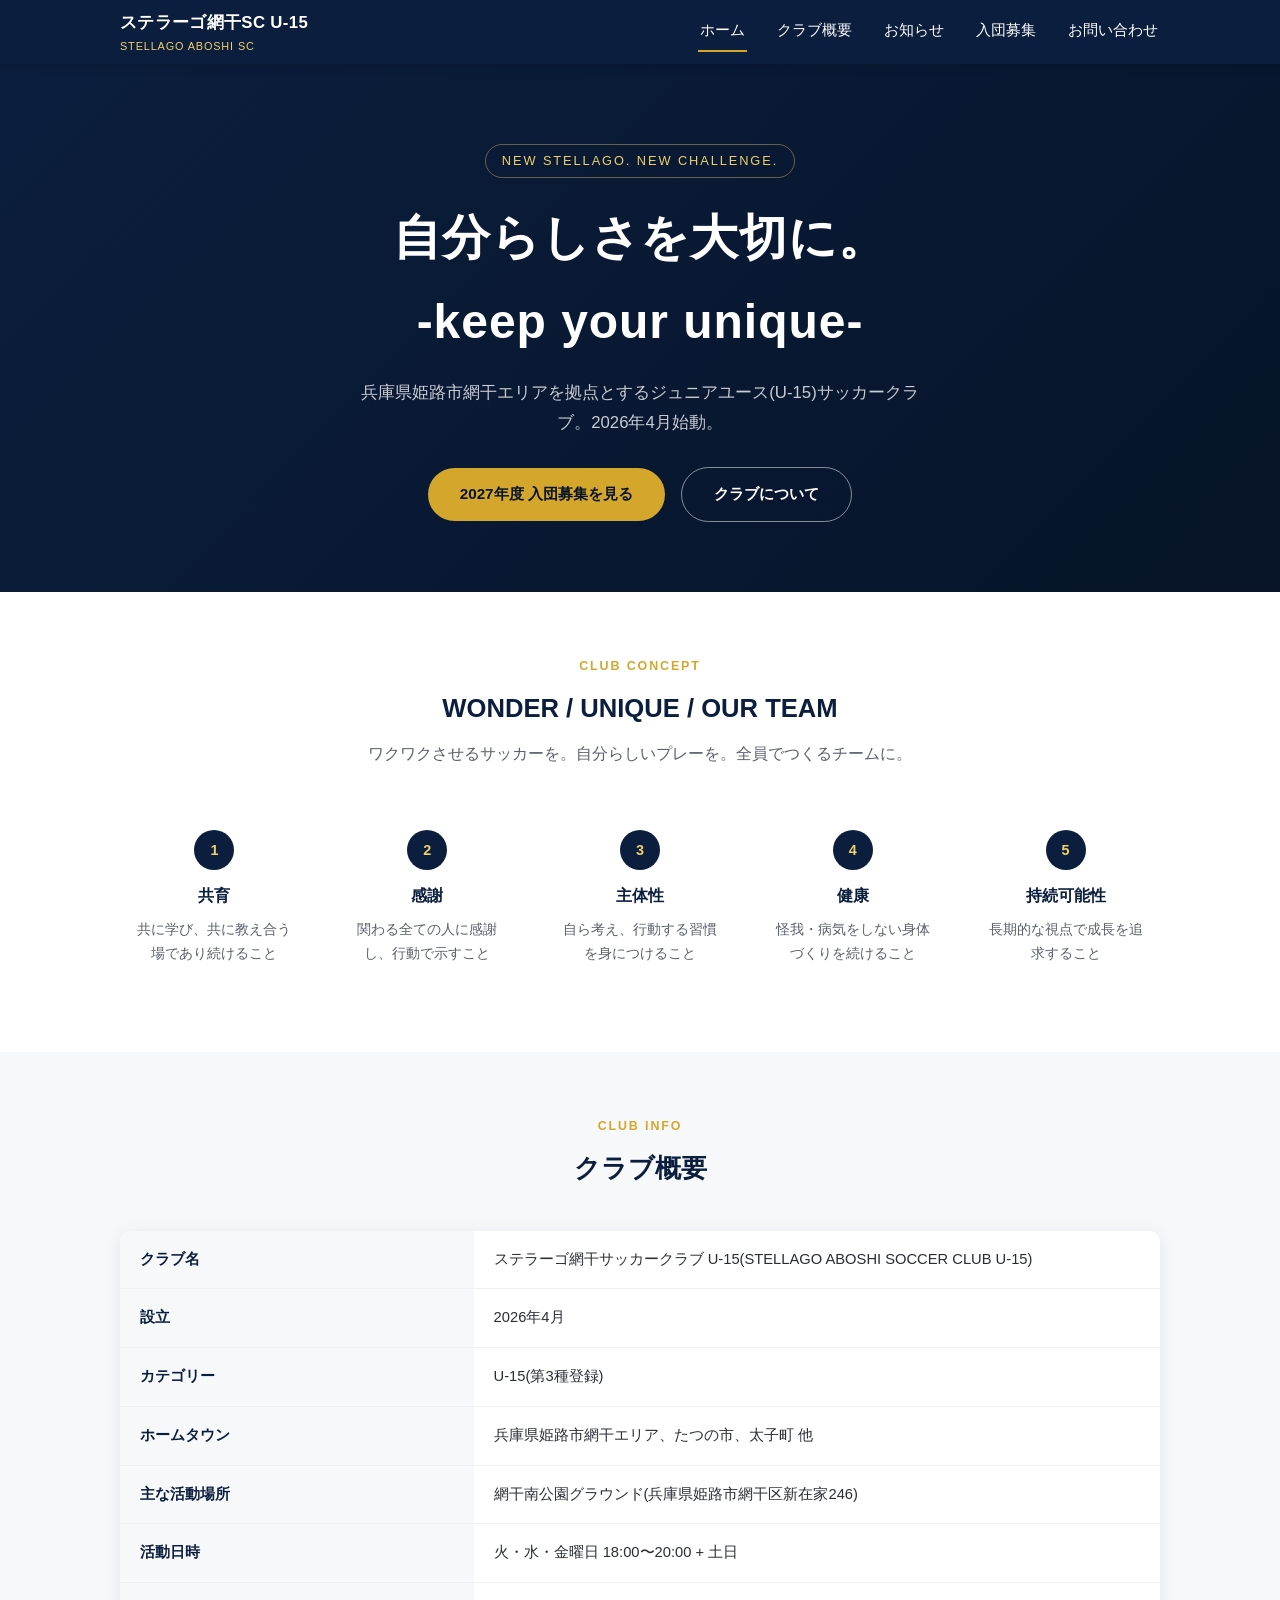
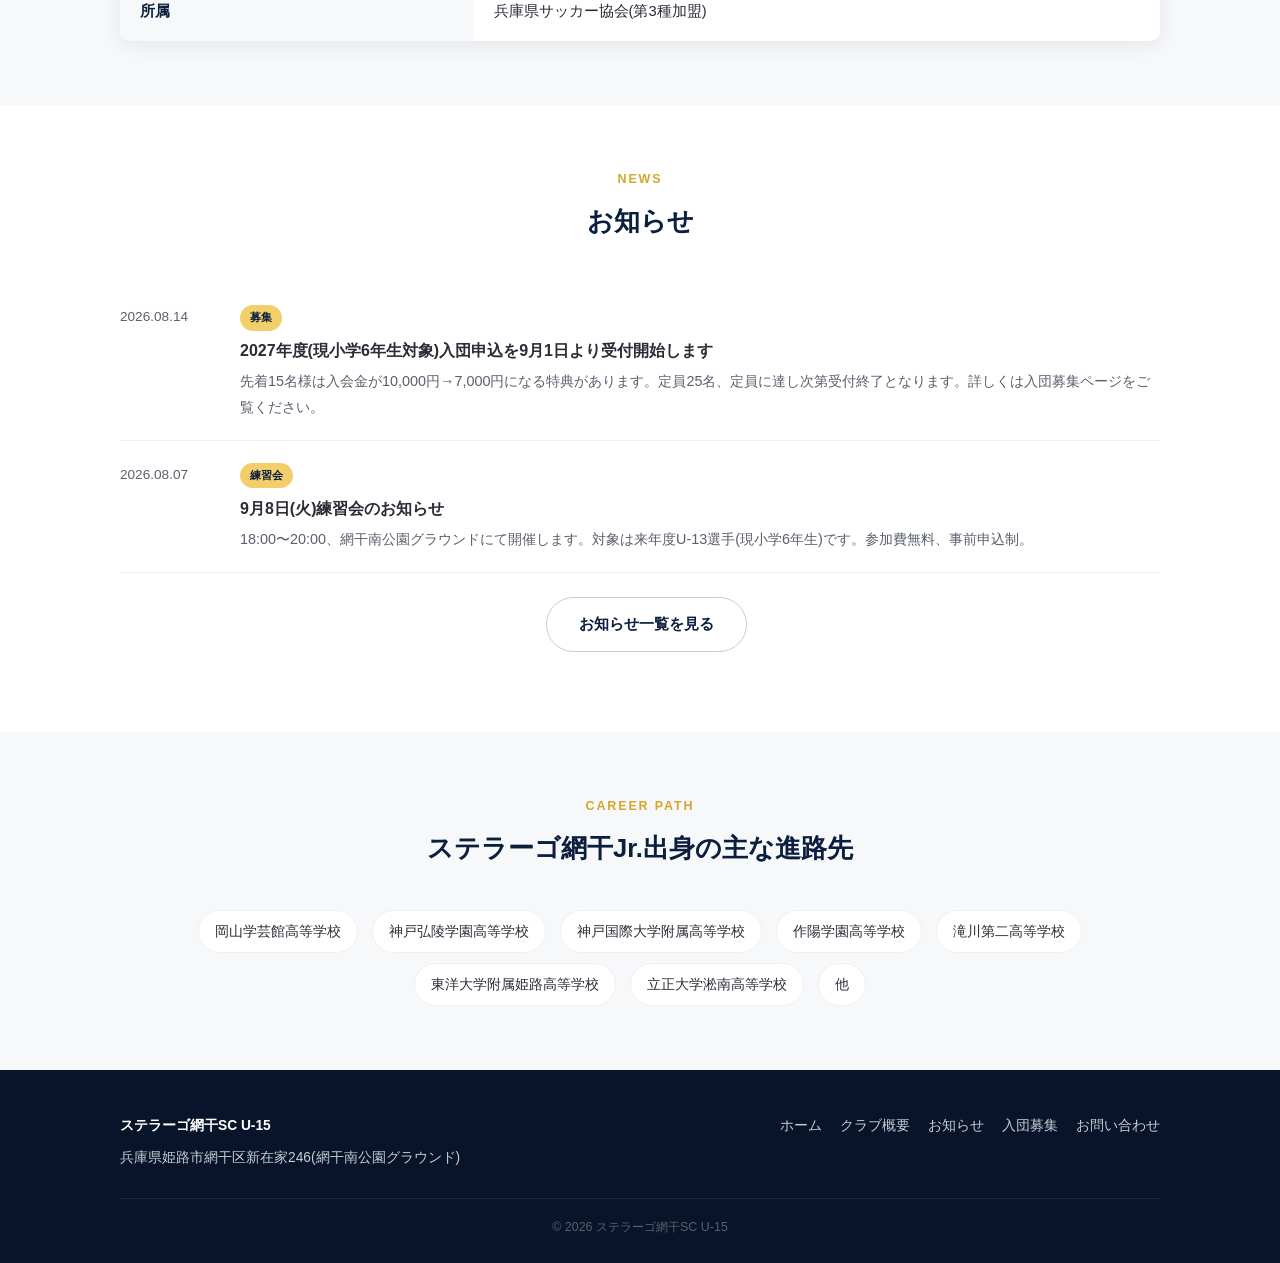
==== index.html @ 84aa1a04 "Add initial Stellago Aboshi SC U-15 website Home, about, news, recruit, and contact pages built from" ====
<!DOCTYPE html>
<html lang="ja">
<head>
<meta charset="UTF-8">
<meta name="viewport" content="width=device-width, initial-scale=1.0">
<title>ステラーゴ網干SC U-15 | 兵庫県姫路市網干のジュニアユースサッカークラブ</title>
<meta name="description" content="ステラーゴ網干SC U-15は兵庫県姫路市網干エリアを拠点とするジュニアユース(中学生)サッカークラブです。「自分らしさを大切に -keep your unique-」を掲げ、2026年4月に始動しました。">
<link rel="stylesheet" href="assets/css/style.css">
</head>
<body>

<header class="site-header">
  <div class="wrap">
    <a href="index.html" class="brand">
      <span>
        ステラーゴ網干SC U-15
        <span class="en">STELLAGO ABOSHI SC</span>
      </span>
    </a>
    <button class="nav-toggle" aria-label="メニュー">&#9776;</button>
    <nav class="nav">
      <a href="index.html" aria-current="page">ホーム</a>
      <a href="about.html">クラブ概要</a>
      <a href="news.html">お知らせ</a>
      <a href="recruit.html">入団募集</a>
      <a href="contact.html">お問い合わせ</a>
    </nav>
  </div>
</header>

<section class="hero">
  <div class="wrap">
    <span class="tag">NEW STELLAGO. NEW CHALLENGE.</span>
    <h1>自分らしさを大切に。<br>-keep your unique-</h1>
    <p class="lead">兵庫県姫路市網干エリアを拠点とするジュニアユース(U-15)サッカークラブ。2026年4月始動。</p>
    <div class="hero-actions">
      <a href="recruit.html" class="btn btn-primary">2027年度 入団募集を見る</a>
      <a href="about.html" class="btn btn-outline">クラブについて</a>
    </div>
  </div>
</section>

<section class="section">
  <div class="wrap">
    <div class="section-head">
      <span class="en">CLUB CONCEPT</span>
      <h2>WONDER / UNIQUE / OUR TEAM</h2>
      <p>ワクワクさせるサッカーを。自分らしいプレーを。全員でつくるチームに。</p>
    </div>
    <div class="grid grid-5">
      <div class="value-card"><div class="num">1</div><h3>共育</h3><p>共に学び、共に教え合う場であり続けること</p></div>
      <div class="value-card"><div class="num">2</div><h3>感謝</h3><p>関わる全ての人に感謝し、行動で示すこと</p></div>
      <div class="value-card"><div class="num">3</div><h3>主体性</h3><p>自ら考え、行動する習慣を身につけること</p></div>
      <div class="value-card"><div class="num">4</div><h3>健康</h3><p>怪我・病気をしない身体づくりを続けること</p></div>
      <div class="value-card"><div class="num">5</div><h3>持続可能性</h3><p>長期的な視点で成長を追求すること</p></div>
    </div>
  </div>
</section>

<section class="section section-alt">
  <div class="wrap">
    <div class="section-head">
      <span class="en">CLUB INFO</span>
      <h2>クラブ概要</h2>
    </div>
    <table class="info-table">
      <tr><th>クラブ名</th><td>ステラーゴ網干サッカークラブ U-15(STELLAGO ABOSHI SOCCER CLUB U-15)</td></tr>
      <tr><th>設立</th><td>2026年4月</td></tr>
      <tr><th>カテゴリー</th><td>U-15(第3種登録)</td></tr>
      <tr><th>ホームタウン</th><td>兵庫県姫路市網干エリア、たつの市、太子町 他</td></tr>
      <tr><th>主な活動場所</th><td>網干南公園グラウンド(兵庫県姫路市網干区新在家246)</td></tr>
      <tr><th>活動日時</th><td>火・水・金曜日 18:00〜20:00 + 土日</td></tr>
      <tr><th>所属</th><td>兵庫県サッカー協会(第3種加盟)</td></tr>
    </table>
  </div>
</section>

<section class="section">
  <div class="wrap">
    <div class="section-head">
      <span class="en">NEWS</span>
      <h2>お知らせ</h2>
    </div>
    <div class="news-list" data-news-list="home"></div>
    <p class="text-center" style="margin-top:24px;">
      <a href="news.html" class="btn btn-outline" style="border-color:#c9ccd4;color:#0b1e3d;">お知らせ一覧を見る</a>
    </p>
  </div>
</section>

<section class="section section-alt">
  <div class="wrap">
    <div class="section-head">
      <span class="en">CAREER PATH</span>
      <h2>ステラーゴ網干Jr.出身の主な進路先</h2>
    </div>
    <ul class="path-list">
      <li>岡山学芸館高等学校</li>
      <li>神戸弘陵学園高等学校</li>
      <li>神戸国際大学附属高等学校</li>
      <li>作陽学園高等学校</li>
      <li>滝川第二高等学校</li>
      <li>東洋大学附属姫路高等学校</li>
      <li>立正大学淞南高等学校</li>
      <li>他</li>
    </ul>
  </div>
</section>

<footer class="site-footer">
  <div class="wrap">
    <div class="foot-top">
      <div>
        <div class="foot-brand">ステラーゴ網干SC U-15</div>
        <div>兵庫県姫路市網干区新在家246(網干南公園グラウンド)</div>
      </div>
      <nav class="foot-nav">
        <a href="index.html">ホーム</a>
        <a href="about.html">クラブ概要</a>
        <a href="news.html">お知らせ</a>
        <a href="recruit.html">入団募集</a>
        <a href="contact.html">お問い合わせ</a>
      </nav>
    </div>
    <div class="foot-bottom">&copy; 2026 ステラーゴ網干SC U-15</div>
  </div>
</footer>

<script src="assets/js/main.js"></script>
</body>
</html>
---- assets/css/style.css ----
:root {
  --color-navy: #0b1e3d;
  --color-navy-dark: #071429;
  --color-accent: #d4a72c;
  --color-accent-light: #f2cf6b;
  --color-white: #ffffff;
  --color-gray-50: #f7f8fa;
  --color-gray-100: #eef0f4;
  --color-gray-300: #c9ccd4;
  --color-gray-600: #5a5f6d;
  --color-gray-800: #2a2d36;
  --max-width: 1080px;
  --radius: 10px;
  --shadow: 0 4px 20px rgba(11, 30, 61, 0.08);
}

* { box-sizing: border-box; }

html { scroll-behavior: smooth; }

body {
  margin: 0;
  font-family: "Hiragino Sans", "Noto Sans JP", "Yu Gothic", sans-serif;
  color: var(--color-gray-800);
  background: var(--color-white);
  line-height: 1.75;
  -webkit-font-smoothing: antialiased;
}

img { max-width: 100%; display: block; }

a { color: inherit; text-decoration: none; }

.wrap {
  max-width: var(--max-width);
  margin: 0 auto;
  padding: 0 20px;
}

/* Header */
.site-header {
  position: sticky;
  top: 0;
  z-index: 100;
  background: var(--color-navy);
  color: var(--color-white);
  box-shadow: 0 2px 10px rgba(0,0,0,0.15);
}

.site-header .wrap {
  display: flex;
  align-items: center;
  justify-content: space-between;
  height: 64px;
}

.brand {
  display: flex;
  align-items: center;
  gap: 10px;
  font-weight: 700;
  font-size: 1.05rem;
  letter-spacing: 0.02em;
}

.brand .en {
  display: block;
  font-size: 0.68rem;
  font-weight: 400;
  color: var(--color-accent-light);
  letter-spacing: 0.08em;
}

.nav {
  display: flex;
  gap: 28px;
  font-size: 0.92rem;
}

.nav a {
  padding: 6px 2px;
  border-bottom: 2px solid transparent;
  transition: border-color 0.2s;
}

.nav a:hover, .nav a[aria-current="page"] {
  border-color: var(--color-accent);
}

.nav-toggle {
  display: none;
  background: none;
  border: none;
  color: var(--color-white);
  font-size: 1.5rem;
  cursor: pointer;
}

@media (max-width: 760px) {
  .nav {
    position: absolute;
    top: 64px;
    left: 0;
    right: 0;
    background: var(--color-navy-dark);
    flex-direction: column;
    gap: 0;
    display: none;
    padding: 8px 0;
  }
  .nav.open { display: flex; }
  .nav a { padding: 14px 20px; border-bottom: 1px solid rgba(255,255,255,0.08); }
  .nav-toggle { display: block; }
}

/* Hero */
.hero {
  background: linear-gradient(135deg, var(--color-navy) 0%, var(--color-navy-dark) 100%);
  color: var(--color-white);
  padding: 80px 0 70px;
  text-align: center;
}

.hero .tag {
  display: inline-block;
  color: var(--color-accent-light);
  letter-spacing: 0.15em;
  font-size: 0.8rem;
  margin-bottom: 18px;
  border: 1px solid rgba(242,207,107,0.4);
  padding: 5px 16px;
  border-radius: 999px;
}

.hero h1 {
  font-size: clamp(1.8rem, 4.5vw, 3rem);
  margin: 0 0 14px;
  font-weight: 800;
  letter-spacing: 0.02em;
}

.hero p.lead {
  font-size: 1.05rem;
  color: var(--color-gray-300);
  max-width: 560px;
  margin: 0 auto 30px;
}

.btn {
  display: inline-block;
  padding: 13px 32px;
  border-radius: 999px;
  font-weight: 700;
  font-size: 0.95rem;
  transition: transform 0.15s, box-shadow 0.15s;
}

.btn-primary {
  background: var(--color-accent);
  color: var(--color-navy-dark);
}

.btn-primary:hover { transform: translateY(-2px); box-shadow: 0 8px 20px rgba(212,167,44,0.35); }

.btn-outline {
  border: 1px solid rgba(255,255,255,0.5);
  color: var(--color-white);
  margin-left: 12px;
}

.btn-outline:hover { border-color: var(--color-accent); color: var(--color-accent-light); }

.hero-actions { margin-top: 6px; }

@media (max-width: 500px) {
  .btn-outline { margin-left: 0; margin-top: 12px; }
}

/* Section */
.section { padding: 64px 0; }
.section-alt { background: var(--color-gray-50); }

.section-head { text-align: center; margin-bottom: 40px; }
.section-head .en {
  display: block;
  color: var(--color-accent);
  font-weight: 700;
  letter-spacing: 0.15em;
  font-size: 0.78rem;
  margin-bottom: 8px;
}
.section-head h2 { font-size: 1.6rem; margin: 0; color: var(--color-navy); }
.section-head p { color: var(--color-gray-600); margin-top: 10px; }

/* Cards */
.grid { display: grid; gap: 24px; }
.grid-2 { grid-template-columns: repeat(2, 1fr); }
.grid-3 { grid-template-columns: repeat(3, 1fr); }
.grid-5 { grid-template-columns: repeat(5, 1fr); }

@media (max-width: 760px) {
  .grid-2, .grid-3, .grid-5 { grid-template-columns: 1fr 1fr; }
}
@media (max-width: 500px) {
  .grid-2, .grid-3, .grid-5 { grid-template-columns: 1fr; }
}

.card {
  background: var(--color-white);
  border: 1px solid var(--color-gray-100);
  border-radius: var(--radius);
  padding: 26px 22px;
  box-shadow: var(--shadow);
}

.value-card { text-align: center; padding: 22px 14px; }
.value-card .num {
  width: 40px; height: 40px;
  border-radius: 50%;
  background: var(--color-navy);
  color: var(--color-accent-light);
  display: flex; align-items: center; justify-content: center;
  font-weight: 700;
  margin: 0 auto 12px;
  font-size: 0.9rem;
}
.value-card h3 { margin: 0 0 8px; font-size: 1rem; color: var(--color-navy); }
.value-card p { font-size: 0.85rem; color: var(--color-gray-600); margin: 0; }

/* Info table */
.info-table {
  width: 100%;
  border-collapse: collapse;
  background: var(--color-white);
  border-radius: var(--radius);
  overflow: hidden;
  box-shadow: var(--shadow);
}
.info-table th, .info-table td {
  text-align: left;
  padding: 16px 20px;
  border-bottom: 1px solid var(--color-gray-100);
  font-size: 0.92rem;
}
.info-table th {
  width: 34%;
  color: var(--color-navy);
  background: var(--color-gray-50);
  font-weight: 700;
}
.info-table tr:last-child th, .info-table tr:last-child td { border-bottom: none; }

@media (max-width: 560px) {
  .info-table th { width: 40%; font-size: 0.85rem; }
  .info-table td { font-size: 0.85rem; }
}

/* News */
.news-list { display: flex; flex-direction: column; gap: 0; }
.news-item {
  display: flex;
  gap: 20px;
  padding: 20px 0;
  border-bottom: 1px solid var(--color-gray-100);
}
.news-item time {
  flex-shrink: 0;
  width: 100px;
  color: var(--color-gray-600);
  font-size: 0.85rem;
  padding-top: 2px;
}
.news-item .tag-label {
  display: inline-block;
  font-size: 0.7rem;
  font-weight: 700;
  color: var(--color-navy);
  background: var(--color-accent-light);
  padding: 3px 10px;
  border-radius: 999px;
  margin-right: 10px;
  vertical-align: middle;
}
.news-item h3 { margin: 6px 0 4px; font-size: 1rem; }
.news-item p { margin: 0; color: var(--color-gray-600); font-size: 0.9rem; }

/* Path list */
.path-list {
  display: flex;
  flex-wrap: wrap;
  gap: 10px 14px;
  justify-content: center;
  padding: 0;
  list-style: none;
  margin: 0;
}
.path-list li {
  background: var(--color-white);
  border: 1px solid var(--color-gray-100);
  padding: 8px 16px;
  border-radius: 999px;
  font-size: 0.88rem;
  color: var(--color-gray-800);
}

/* Staff */
.staff-card { display: flex; gap: 18px; align-items: flex-start; }
.staff-photo {
  width: 76px; height: 76px;
  border-radius: 50%;
  background: var(--color-gray-100);
  flex-shrink: 0;
  display: flex; align-items: center; justify-content: center;
  color: var(--color-gray-300);
  font-size: 1.6rem;
  overflow: hidden;
}
.staff-card h3 { margin: 0 0 2px; font-size: 1.02rem; color: var(--color-navy); }
.staff-card .role { color: var(--color-accent); font-size: 0.82rem; font-weight: 700; margin-bottom: 8px; }
.staff-card p { margin: 0; font-size: 0.86rem; color: var(--color-gray-600); }

/* Recruit highlight box */
.highlight-box {
  background: var(--color-navy);
  color: var(--color-white);
  border-radius: var(--radius);
  padding: 30px 28px;
  margin-bottom: 32px;
}
.highlight-box h3 { color: var(--color-accent-light); margin-top: 0; font-size: 1.05rem; }
.highlight-box ul { margin: 0; padding-left: 20px; }
.highlight-box li { margin-bottom: 6px; font-size: 0.92rem; }

/* Form */
.contact-form { display: grid; gap: 18px; max-width: 620px; margin: 0 auto; }
.form-row label {
  display: block;
  font-size: 0.88rem;
  font-weight: 700;
  color: var(--color-navy);
  margin-bottom: 6px;
}
.form-row input, .form-row select, .form-row textarea {
  width: 100%;
  padding: 12px 14px;
  border: 1px solid var(--color-gray-300);
  border-radius: 6px;
  font-size: 0.95rem;
  font-family: inherit;
  background: var(--color-white);
}
.form-row input:focus, .form-row select:focus, .form-row textarea:focus {
  outline: none;
  border-color: var(--color-accent);
}
.form-row textarea { min-height: 130px; resize: vertical; }
.required { color: #c0392b; font-size: 0.78rem; margin-left: 4px; }

.contact-info {
  display: grid;
  grid-template-columns: repeat(3, 1fr);
  gap: 18px;
  margin-bottom: 44px;
}
@media (max-width: 700px) { .contact-info { grid-template-columns: 1fr; } }
.contact-info .card { text-align: center; }
.contact-info .card .label { font-size: 0.78rem; color: var(--color-gray-600); margin-bottom: 6px; }
.contact-info .card .value { font-weight: 700; color: var(--color-navy); font-size: 1.05rem; }

/* Footer */
.site-footer {
  background: var(--color-navy-dark);
  color: var(--color-gray-300);
  padding: 44px 0 24px;
  font-size: 0.86rem;
}
.site-footer .foot-top {
  display: flex;
  justify-content: space-between;
  flex-wrap: wrap;
  gap: 24px;
  margin-bottom: 28px;
}
.site-footer .foot-brand { color: var(--color-white); font-weight: 700; margin-bottom: 8px; }
.site-footer a:hover { color: var(--color-accent-light); }
.site-footer .foot-nav { display: flex; gap: 18px; flex-wrap: wrap; }
.site-footer .foot-bottom {
  border-top: 1px solid rgba(255,255,255,0.08);
  padding-top: 18px;
  text-align: center;
  color: var(--color-gray-600);
  font-size: 0.78rem;
}

/* Utility */
.text-center { text-align: center; }
.mt-0 { margin-top: 0; }
.small-note { font-size: 0.82rem; color: var(--color-gray-600); }
.badge {
  display: inline-block;
  background: var(--color-accent-light);
  color: var(--color-navy);
  font-weight: 700;
  font-size: 0.75rem;
  padding: 4px 12px;
  border-radius: 999px;
}
.page-hero {
  background: var(--color-navy);
  color: var(--color-white);
  padding: 52px 0;
  text-align: center;
}
.page-hero h1 { margin: 0; font-size: 1.8rem; }
.page-hero p { color: var(--color-gray-300); margin: 10px 0 0; }
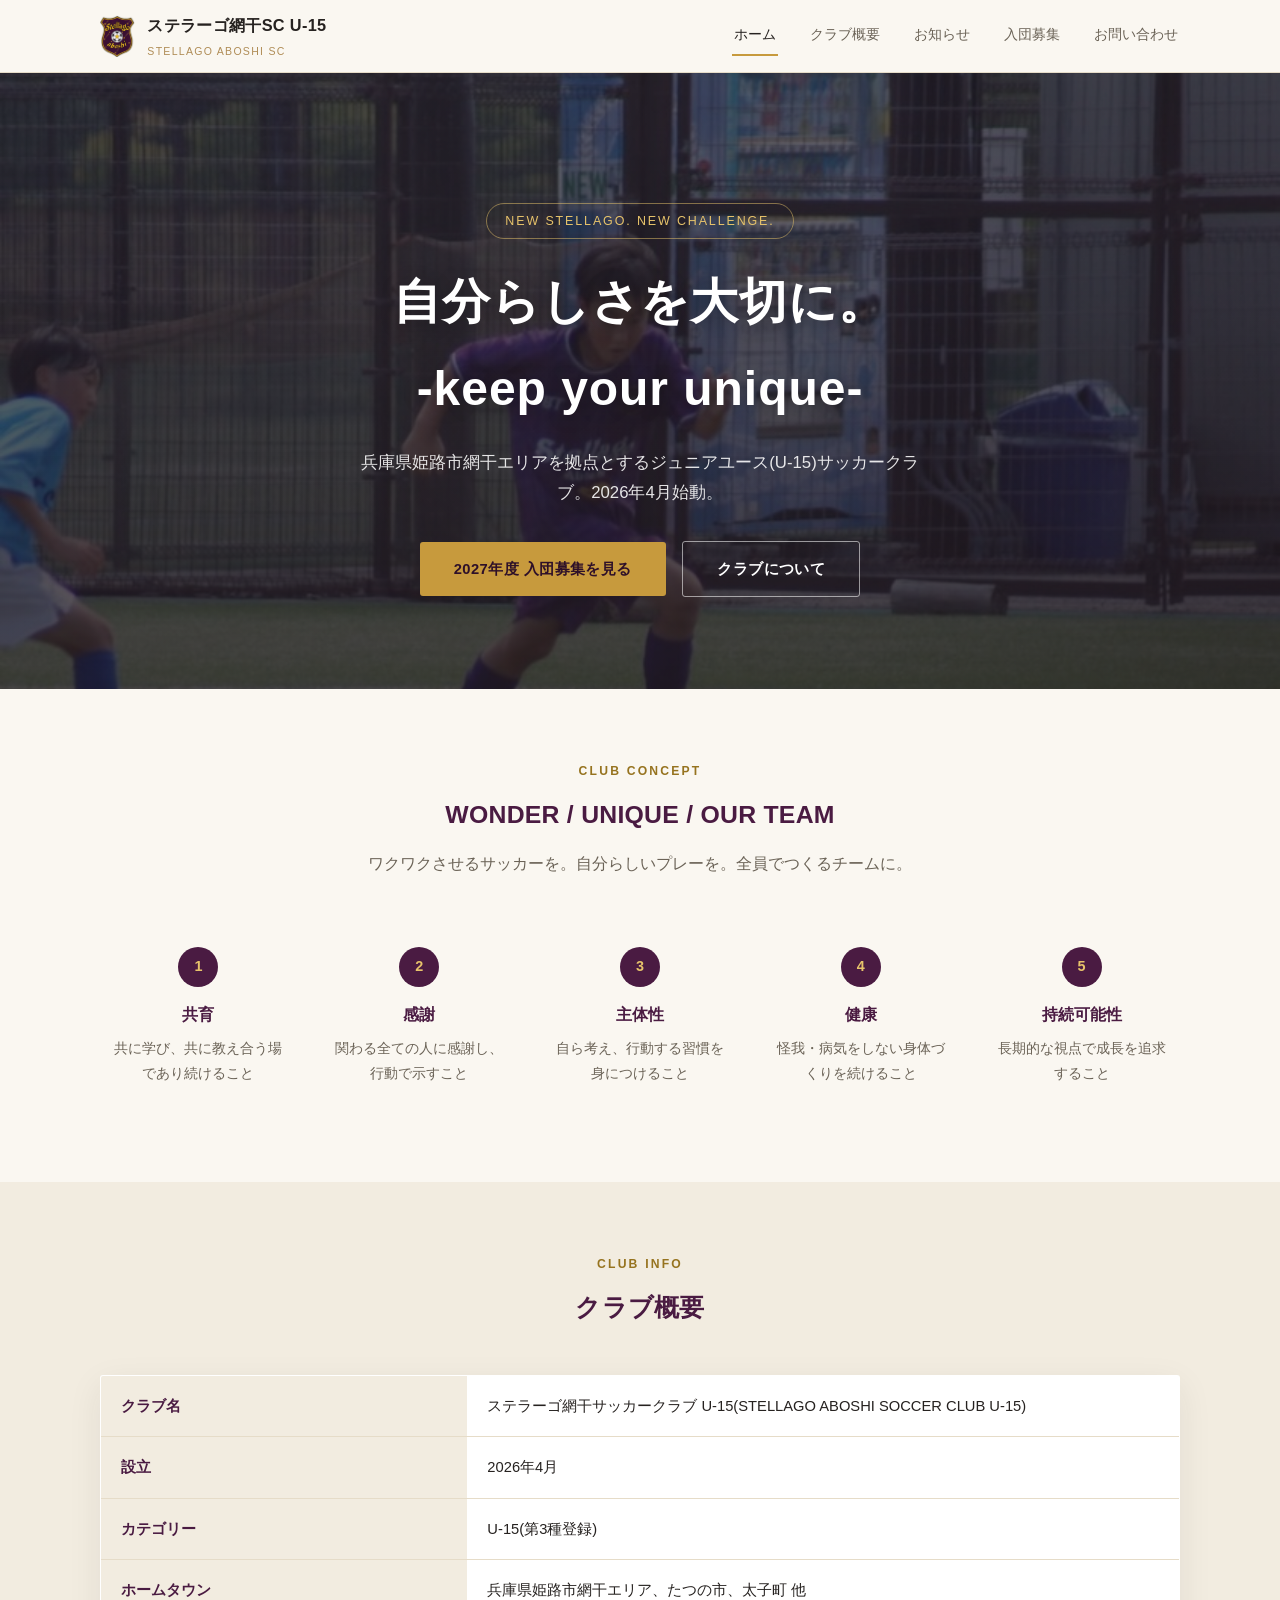
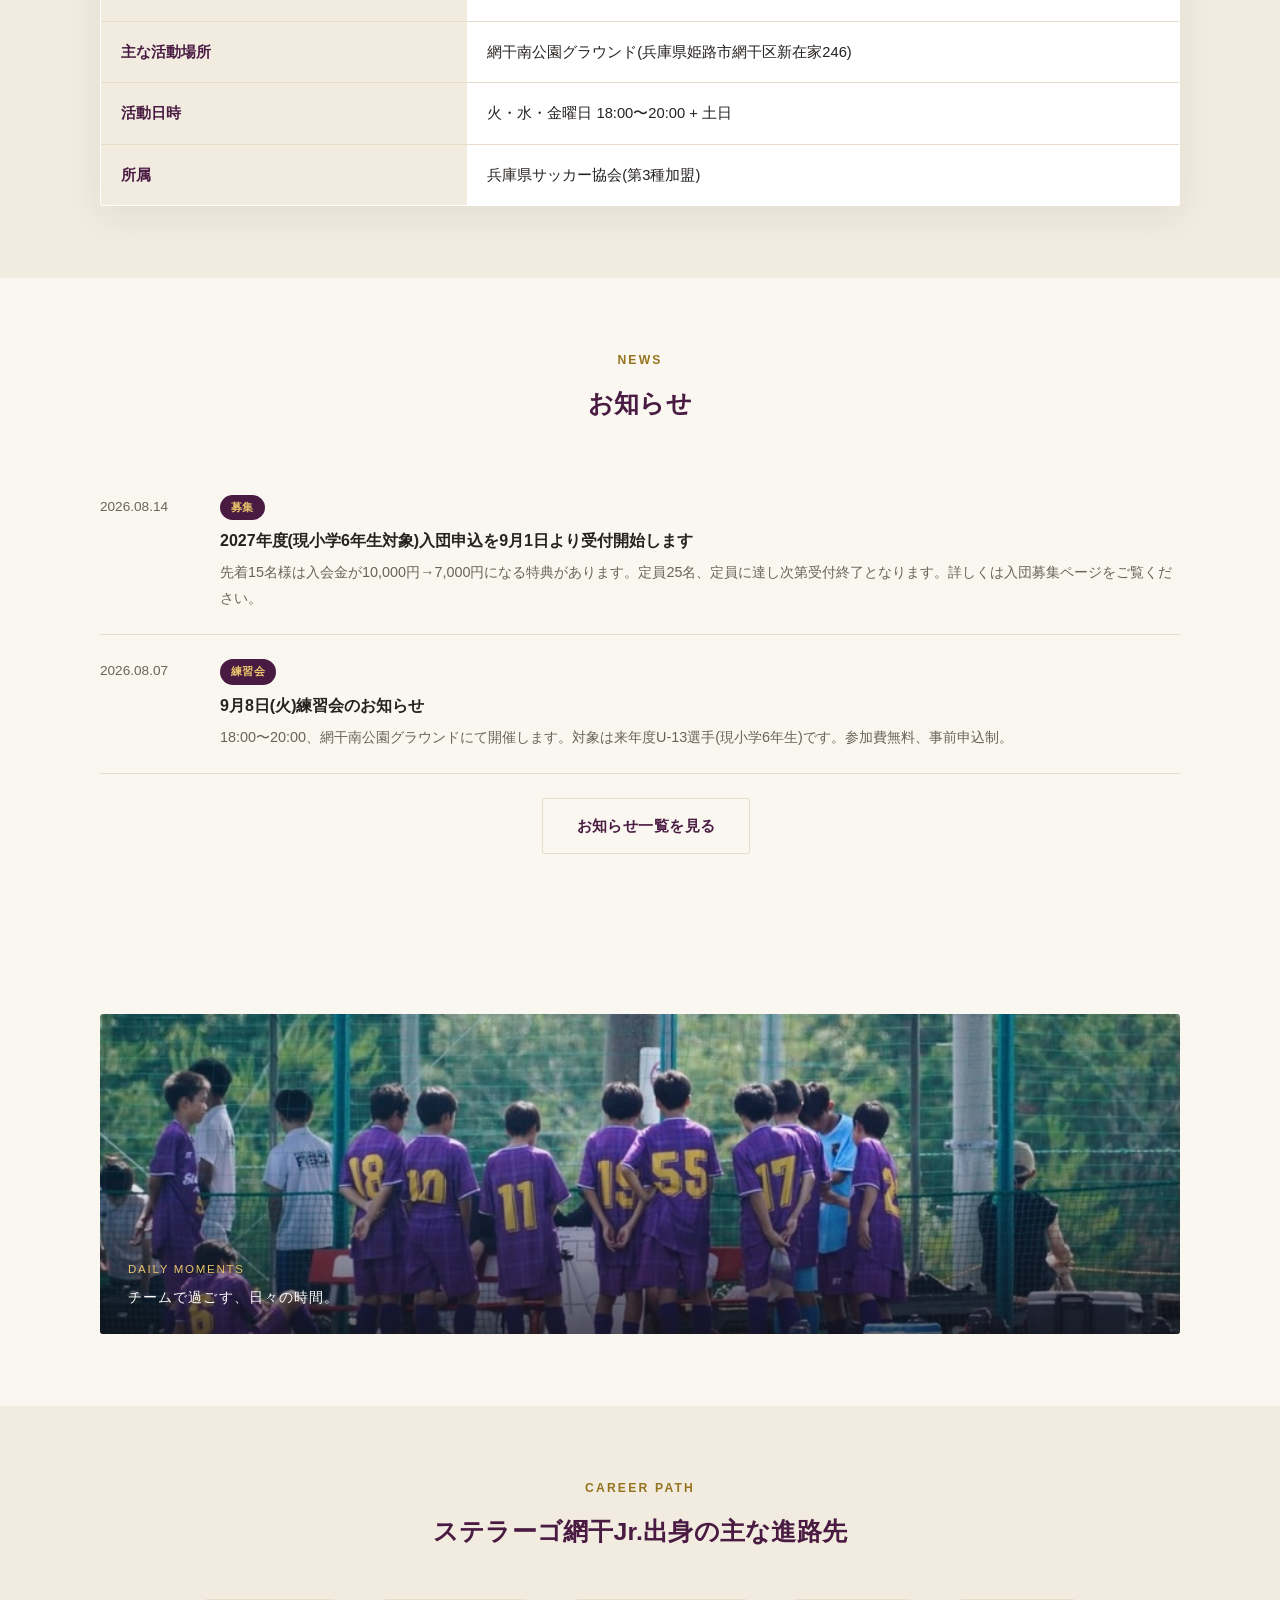
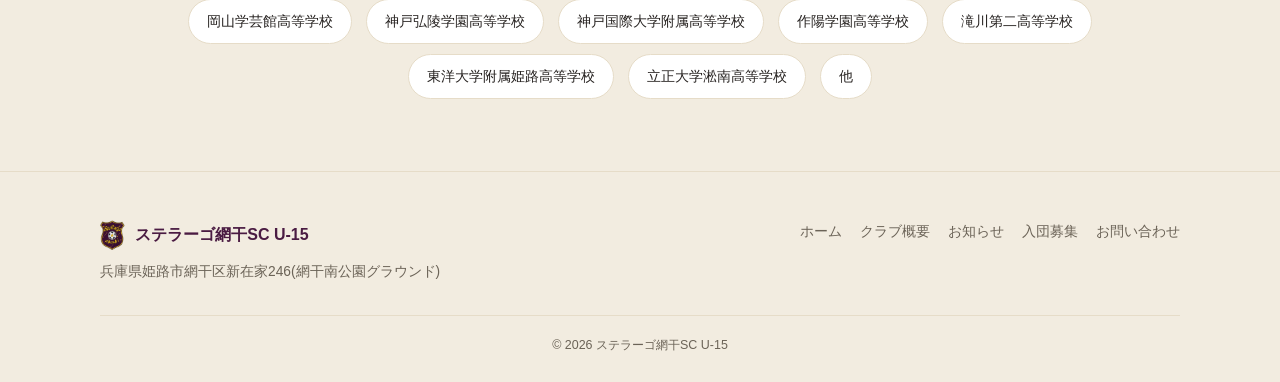
==== commit 9b5f526b: "デザイン全面刷新: 白木調+エンブレムカラーへ 鎌倉インターナショナルFC・ヴィッセル神戸・アークテリクスを参考に、 紺地に金文字だったトーンを白ベース+木目調の温かみあるトーンへ転換。 クラブエンブ" ====
--- a/index.html
+++ b/index.html
@@ -12,6 +12,7 @@
 <header class="site-header">
   <div class="wrap">
     <a href="index.html" class="brand">
+      <img src="assets/img/emblem.png" alt="ステラーゴ網干SCエンブレム" class="brand-emblem">
       <span>
         ステラーゴ網干SC U-15
         <span class="en">STELLAGO ABOSHI SC</span>
@@ -83,8 +84,19 @@
     </div>
     <div class="news-list" data-news-list="home"></div>
     <p class="text-center" style="margin-top:24px;">
-      <a href="news.html" class="btn btn-outline" style="border-color:#c9ccd4;color:#0b1e3d;">お知らせ一覧を見る</a>
+      <a href="news.html" class="btn btn-outline" style="border-color:var(--color-line);color:var(--color-purple);">お知らせ一覧を見る</a>
     </p>
+  </div>
+</section>
+
+<section class="section">
+  <div class="wrap">
+    <div class="photo-banner" style="background-image:url('assets/img/photo-team-huddle.jpg');">
+      <div class="caption">
+        <span class="en">DAILY MOMENTS</span>
+        チームで過ごす、日々の時間。
+      </div>
+    </div>
   </div>
 </section>
 
@@ -111,7 +123,7 @@
   <div class="wrap">
     <div class="foot-top">
       <div>
-        <div class="foot-brand">ステラーゴ網干SC U-15</div>
+        <div class="foot-brand"><img src="assets/img/emblem.png" alt="">ステラーゴ網干SC U-15</div>
         <div>兵庫県姫路市網干区新在家246(網干南公園グラウンド)</div>
       </div>
       <nav class="foot-nav">
--- a/assets/css/style.css
+++ b/assets/css/style.css
@@ -1,17 +1,24 @@
 :root {
-  --color-navy: #0b1e3d;
-  --color-navy-dark: #071429;
-  --color-accent: #d4a72c;
-  --color-accent-light: #f2cf6b;
+  /* ベース: 白木調(白 + 木目のニュートラル) */
+  --color-bg: #faf7f1;
+  --color-bg-soft: #f2ece0;
+  --color-line: #e6dcc8;
+  --color-wood: #b08d57;
+  --color-wood-light: #d9c39e;
+  --color-ink: #262220;
+  --color-ink-soft: #6b6357;
   --color-white: #ffffff;
-  --color-gray-50: #f7f8fa;
-  --color-gray-100: #eef0f4;
-  --color-gray-300: #c9ccd4;
-  --color-gray-600: #5a5f6d;
-  --color-gray-800: #2a2d36;
-  --max-width: 1080px;
-  --radius: 10px;
-  --shadow: 0 4px 20px rgba(11, 30, 61, 0.08);
+
+  /* アクセント: クラブエンブレム(紫 x 金) */
+  --color-purple: #4a1b42;
+  --color-purple-deep: #2e1029;
+  --color-gold: #c79a3d;
+  --color-gold-light: #e7c36b;
+  --color-gold-deep: #96731f;
+
+  --max-width: 1120px;
+  --radius: 3px;
+  --shadow: 0 10px 34px rgba(38, 34, 32, 0.08);
 }
 
 * { box-sizing: border-box; }
@@ -21,9 +28,9 @@
 body {
   margin: 0;
   font-family: "Hiragino Sans", "Noto Sans JP", "Yu Gothic", sans-serif;
-  color: var(--color-gray-800);
-  background: var(--color-white);
-  line-height: 1.75;
+  color: var(--color-ink);
+  background: var(--color-bg);
+  line-height: 1.8;
   -webkit-font-smoothing: antialiased;
 }
 
@@ -42,56 +49,67 @@
   position: sticky;
   top: 0;
   z-index: 100;
-  background: var(--color-navy);
-  color: var(--color-white);
-  box-shadow: 0 2px 10px rgba(0,0,0,0.15);
+  background: rgba(250, 247, 241, 0.96);
+  backdrop-filter: saturate(140%) blur(6px);
+  color: var(--color-ink);
+  border-bottom: 1px solid var(--color-line);
 }
 
 .site-header .wrap {
   display: flex;
   align-items: center;
   justify-content: space-between;
-  height: 64px;
+  height: 72px;
 }
 
 .brand {
   display: flex;
   align-items: center;
-  gap: 10px;
-  font-weight: 700;
-  font-size: 1.05rem;
+  gap: 12px;
+  font-weight: 700;
+  font-size: 1.02rem;
   letter-spacing: 0.02em;
+  color: var(--color-ink);
+}
+
+.brand-emblem {
+  height: 42px;
+  width: auto;
+  flex-shrink: 0;
 }
 
 .brand .en {
   display: block;
-  font-size: 0.68rem;
-  font-weight: 400;
-  color: var(--color-accent-light);
-  letter-spacing: 0.08em;
+  font-size: 0.66rem;
+  font-weight: 500;
+  color: var(--color-wood);
+  letter-spacing: 0.12em;
+  margin-top: 2px;
 }
 
 .nav {
   display: flex;
-  gap: 28px;
-  font-size: 0.92rem;
+  gap: 30px;
+  font-size: 0.9rem;
 }
 
 .nav a {
   padding: 6px 2px;
+  color: var(--color-ink-soft);
   border-bottom: 2px solid transparent;
-  transition: border-color 0.2s;
+  transition: border-color 0.2s, color 0.2s;
 }
 
 .nav a:hover, .nav a[aria-current="page"] {
-  border-color: var(--color-accent);
+  color: var(--color-ink);
+  border-color: var(--color-gold);
 }
 
 .nav-toggle {
   display: none;
   background: none;
   border: none;
-  color: var(--color-white);
+  color: var(--color-ink);
   font-size: 1.5rem;
   cursor: pointer;
 }
@@ -99,76 +117,82 @@
 @media (max-width: 760px) {
   .nav {
     position: absolute;
-    top: 64px;
+    top: 72px;
     left: 0;
     right: 0;
-    background: var(--color-navy-dark);
+    background: var(--color-bg);
+    border-bottom: 1px solid var(--color-line);
     flex-direction: column;
     gap: 0;
     display: none;
     padding: 8px 0;
   }
   .nav.open { display: flex; }
-  .nav a { padding: 14px 20px; border-bottom: 1px solid rgba(255,255,255,0.08); }
+  .nav a { padding: 14px 20px; border-bottom: 1px solid var(--color-line); }
   .nav-toggle { display: block; }
 }
 
-/* Hero */
+/* Hero (photo, index専用) */
 .hero {
-  background: linear-gradient(135deg, var(--color-navy) 0%, var(--color-navy-dark) 100%);
+  position: relative;
   color: var(--color-white);
-  padding: 80px 0 70px;
+  padding: 130px 0 92px;
   text-align: center;
+  background:
+    linear-gradient(180deg, rgba(24, 15, 21, 0.58) 0%, rgba(24, 15, 21, 0.74) 100%),
+    url("../img/photo-dribble.jpg") center 30% / cover no-repeat;
 }
 
 .hero .tag {
   display: inline-block;
-  color: var(--color-accent-light);
+  color: var(--color-gold-light);
   letter-spacing: 0.15em;
-  font-size: 0.8rem;
-  margin-bottom: 18px;
-  border: 1px solid rgba(242,207,107,0.4);
-  padding: 5px 16px;
+  font-size: 0.78rem;
+  margin-bottom: 20px;
+  border: 1px solid rgba(231, 195, 107, 0.5);
+  padding: 6px 18px;
   border-radius: 999px;
 }
 
 .hero h1 {
   font-size: clamp(1.8rem, 4.5vw, 3rem);
-  margin: 0 0 14px;
+  margin: 0 0 16px;
   font-weight: 800;
   letter-spacing: 0.02em;
+  text-shadow: 0 2px 18px rgba(0,0,0,0.25);
 }
 
 .hero p.lead {
   font-size: 1.05rem;
-  color: var(--color-gray-300);
+  color: rgba(255, 255, 255, 0.88);
   max-width: 560px;
-  margin: 0 auto 30px;
+  margin: 0 auto 32px;
 }
 
 .btn {
   display: inline-block;
-  padding: 13px 32px;
-  border-radius: 999px;
-  font-weight: 700;
-  font-size: 0.95rem;
-  transition: transform 0.15s, box-shadow 0.15s;
+  padding: 14px 34px;
+  border-radius: var(--radius);
+  font-weight: 700;
+  font-size: 0.92rem;
+  letter-spacing: 0.03em;
+  transition: transform 0.15s, box-shadow 0.15s, background 0.15s, color 0.15s;
 }
 
 .btn-primary {
-  background: var(--color-accent);
-  color: var(--color-navy-dark);
-}
-
-.btn-primary:hover { transform: translateY(-2px); box-shadow: 0 8px 20px rgba(212,167,44,0.35); }
+  background: var(--color-gold);
+  color: var(--color-purple-deep);
+}
+
+.btn-primary:hover { transform: translateY(-2px); box-shadow: 0 10px 24px rgba(199,154,61,0.35); background: var(--color-gold-light); }
 
 .btn-outline {
-  border: 1px solid rgba(255,255,255,0.5);
+  border: 1px solid rgba(255,255,255,0.55);
   color: var(--color-white);
   margin-left: 12px;
 }
 
-.btn-outline:hover { border-color: var(--color-accent); color: var(--color-accent-light); }
+.btn-outline:hover { border-color: var(--color-gold-light); color: var(--color-gold-light); }
 
 .hero-actions { margin-top: 6px; }
 
@@ -177,20 +201,20 @@
 }
 
 /* Section */
-.section { padding: 64px 0; }
-.section-alt { background: var(--color-gray-50); }
-
-.section-head { text-align: center; margin-bottom: 40px; }
+.section { padding: 72px 0; }
+.section-alt { background: var(--color-bg-soft); }
+
+.section-head { text-align: center; margin-bottom: 44px; }
 .section-head .en {
   display: block;
-  color: var(--color-accent);
-  font-weight: 700;
-  letter-spacing: 0.15em;
-  font-size: 0.78rem;
-  margin-bottom: 8px;
-}
-.section-head h2 { font-size: 1.6rem; margin: 0; color: var(--color-navy); }
-.section-head p { color: var(--color-gray-600); margin-top: 10px; }
+  color: var(--color-gold-deep);
+  font-weight: 700;
+  letter-spacing: 0.18em;
+  font-size: 0.76rem;
+  margin-bottom: 10px;
+}
+.section-head h2 { font-size: 1.55rem; margin: 0; color: var(--color-purple); letter-spacing: 0.01em; }
+.section-head p { color: var(--color-ink-soft); margin-top: 12px; }
 
 /* Cards */
 .grid { display: grid; gap: 24px; }
@@ -207,25 +231,76 @@
 
 .card {
   background: var(--color-white);
-  border: 1px solid var(--color-gray-100);
-  border-radius: var(--radius);
-  padding: 26px 22px;
+  border: 1px solid var(--color-line);
+  border-radius: var(--radius);
+  padding: 28px 24px;
   box-shadow: var(--shadow);
 }
 
-.value-card { text-align: center; padding: 22px 14px; }
+.value-card { text-align: center; padding: 24px 14px; }
 .value-card .num {
   width: 40px; height: 40px;
   border-radius: 50%;
-  background: var(--color-navy);
-  color: var(--color-accent-light);
+  background: var(--color-purple);
+  color: var(--color-gold-light);
   display: flex; align-items: center; justify-content: center;
   font-weight: 700;
-  margin: 0 auto 12px;
+  margin: 0 auto 14px;
   font-size: 0.9rem;
 }
-.value-card h3 { margin: 0 0 8px; font-size: 1rem; color: var(--color-navy); }
-.value-card p { font-size: 0.85rem; color: var(--color-gray-600); margin: 0; }
+.value-card h3 { margin: 0 0 8px; font-size: 1rem; color: var(--color-purple); }
+.value-card p { font-size: 0.85rem; color: var(--color-ink-soft); margin: 0; }
+
+/* Photo banner / gallery */
+.photo-banner {
+  position: relative;
+  height: 320px;
+  border-radius: var(--radius);
+  overflow: hidden;
+  background-size: cover;
+  background-position: center;
+  display: flex;
+  align-items: flex-end;
+}
+.photo-banner::before {
+  content: "";
+  position: absolute; inset: 0;
+  background: linear-gradient(0deg, rgba(20,14,18,0.62) 0%, rgba(20,14,18,0) 55%);
+}
+.photo-banner .caption {
+  position: relative;
+  color: var(--color-white);
+  padding: 24px 28px;
+  font-size: 0.85rem;
+  letter-spacing: 0.08em;
+}
+.photo-banner .caption .en {
+  display: block;
+  color: var(--color-gold-light);
+  font-size: 0.72rem;
+  letter-spacing: 0.15em;
+  margin-bottom: 6px;
+}
+@media (max-width: 600px) {
+  .photo-banner { height: 220px; }
+}
+
+.photo-grid {
+  display: grid;
+  grid-template-columns: repeat(2, 1fr);
+  gap: 18px;
+}
+.photo-grid img {
+  width: 100%;
+  height: 260px;
+  object-fit: cover;
+  border-radius: var(--radius);
+  box-shadow: var(--shadow);
+}
+@media (max-width: 600px) {
+  .photo-grid { grid-template-columns: 1fr; }
+  .photo-grid img { height: 220px; }
+}
 
 /* Info table */
 .info-table {
@@ -235,17 +310,18 @@
   border-radius: var(--radius);
   overflow: hidden;
   box-shadow: var(--shadow);
+  border: 1px solid var(--color-line);
 }
 .info-table th, .info-table td {
   text-align: left;
-  padding: 16px 20px;
-  border-bottom: 1px solid var(--color-gray-100);
+  padding: 17px 20px;
+  border-bottom: 1px solid var(--color-line);
   font-size: 0.92rem;
 }
 .info-table th {
   width: 34%;
-  color: var(--color-navy);
-  background: var(--color-gray-50);
+  color: var(--color-purple);
+  background: var(--color-bg-soft);
   font-weight: 700;
 }
 .info-table tr:last-child th, .info-table tr:last-child td { border-bottom: none; }
@@ -260,29 +336,30 @@
 .news-item {
   display: flex;
   gap: 20px;
-  padding: 20px 0;
-  border-bottom: 1px solid var(--color-gray-100);
+  padding: 22px 0;
+  border-bottom: 1px solid var(--color-line);
 }
 .news-item time {
   flex-shrink: 0;
   width: 100px;
-  color: var(--color-gray-600);
+  color: var(--color-ink-soft);
   font-size: 0.85rem;
   padding-top: 2px;
 }
 .news-item .tag-label {
   display: inline-block;
-  font-size: 0.7rem;
-  font-weight: 700;
-  color: var(--color-navy);
-  background: var(--color-accent-light);
-  padding: 3px 10px;
+  font-size: 0.68rem;
+  font-weight: 700;
+  color: var(--color-gold-light);
+  background: var(--color-purple);
+  padding: 3px 11px;
   border-radius: 999px;
   margin-right: 10px;
   vertical-align: middle;
+  letter-spacing: 0.03em;
 }
 .news-item h3 { margin: 6px 0 4px; font-size: 1rem; }
-.news-item p { margin: 0; color: var(--color-gray-600); font-size: 0.9rem; }
+.news-item p { margin: 0; color: var(--color-ink-soft); font-size: 0.9rem; }
 
 /* Path list */
 .path-list {
@@ -296,11 +373,11 @@
 }
 .path-list li {
   background: var(--color-white);
-  border: 1px solid var(--color-gray-100);
-  padding: 8px 16px;
+  border: 1px solid var(--color-line);
+  padding: 9px 18px;
   border-radius: 999px;
   font-size: 0.88rem;
-  color: var(--color-gray-800);
+  color: var(--color-ink);
 }
 
 /* Staff */
@@ -308,26 +385,27 @@
 .staff-photo {
   width: 76px; height: 76px;
   border-radius: 50%;
-  background: var(--color-gray-100);
+  background: var(--color-bg-soft);
+  border: 1px solid var(--color-line);
   flex-shrink: 0;
   display: flex; align-items: center; justify-content: center;
-  color: var(--color-gray-300);
+  color: var(--color-wood);
   font-size: 1.6rem;
   overflow: hidden;
 }
-.staff-card h3 { margin: 0 0 2px; font-size: 1.02rem; color: var(--color-navy); }
-.staff-card .role { color: var(--color-accent); font-size: 0.82rem; font-weight: 700; margin-bottom: 8px; }
-.staff-card p { margin: 0; font-size: 0.86rem; color: var(--color-gray-600); }
+.staff-card h3 { margin: 0 0 2px; font-size: 1.02rem; color: var(--color-purple); }
+.staff-card .role { color: var(--color-gold-deep); font-size: 0.82rem; font-weight: 700; margin-bottom: 8px; }
+.staff-card p { margin: 0; font-size: 0.86rem; color: var(--color-ink-soft); }
 
 /* Recruit highlight box */
 .highlight-box {
-  background: var(--color-navy);
+  background: var(--color-purple);
   color: var(--color-white);
   border-radius: var(--radius);
-  padding: 30px 28px;
-  margin-bottom: 32px;
-}
-.highlight-box h3 { color: var(--color-accent-light); margin-top: 0; font-size: 1.05rem; }
+  padding: 32px 30px;
+  margin-bottom: 36px;
+}
+.highlight-box h3 { color: var(--color-gold-light); margin-top: 0; font-size: 1.05rem; }
 .highlight-box ul { margin: 0; padding-left: 20px; }
 .highlight-box li { margin-bottom: 6px; font-size: 0.92rem; }
 
@@ -337,79 +415,113 @@
   display: block;
   font-size: 0.88rem;
   font-weight: 700;
-  color: var(--color-navy);
+  color: var(--color-purple);
   margin-bottom: 6px;
 }
 .form-row input, .form-row select, .form-row textarea {
   width: 100%;
   padding: 12px 14px;
-  border: 1px solid var(--color-gray-300);
-  border-radius: 6px;
+  border: 1px solid var(--color-line);
+  border-radius: var(--radius);
   font-size: 0.95rem;
   font-family: inherit;
   background: var(--color-white);
+  color: var(--color-ink);
 }
 .form-row input:focus, .form-row select:focus, .form-row textarea:focus {
   outline: none;
-  border-color: var(--color-accent);
+  border-color: var(--color-gold);
 }
 .form-row textarea { min-height: 130px; resize: vertical; }
-.required { color: #c0392b; font-size: 0.78rem; margin-left: 4px; }
+.required { color: #a4432f; font-size: 0.78rem; margin-left: 4px; }
 
 .contact-info {
   display: grid;
   grid-template-columns: repeat(3, 1fr);
   gap: 18px;
-  margin-bottom: 44px;
+  margin-bottom: 48px;
 }
 @media (max-width: 700px) { .contact-info { grid-template-columns: 1fr; } }
 .contact-info .card { text-align: center; }
-.contact-info .card .label { font-size: 0.78rem; color: var(--color-gray-600); margin-bottom: 6px; }
-.contact-info .card .value { font-weight: 700; color: var(--color-navy); font-size: 1.05rem; }
+.contact-info .card .label { font-size: 0.78rem; color: var(--color-ink-soft); margin-bottom: 6px; }
+.contact-info .card .value { font-weight: 700; color: var(--color-purple); font-size: 1.05rem; }
 
 /* Footer */
 .site-footer {
-  background: var(--color-navy-dark);
-  color: var(--color-gray-300);
-  padding: 44px 0 24px;
+  background: var(--color-bg-soft);
+  color: var(--color-ink-soft);
+  padding: 48px 0 26px;
   font-size: 0.86rem;
+  border-top: 1px solid var(--color-line);
 }
 .site-footer .foot-top {
   display: flex;
   justify-content: space-between;
   flex-wrap: wrap;
   gap: 24px;
-  margin-bottom: 28px;
-}
-.site-footer .foot-brand { color: var(--color-white); font-weight: 700; margin-bottom: 8px; }
-.site-footer a:hover { color: var(--color-accent-light); }
+  margin-bottom: 30px;
+}
+.site-footer .foot-brand {
+  display: flex;
+  align-items: center;
+  gap: 10px;
+  color: var(--color-purple);
+  font-weight: 700;
+  margin-bottom: 10px;
+  font-size: 1rem;
+}
+.site-footer .foot-brand img { height: 30px; width: auto; }
+.site-footer a:hover { color: var(--color-gold-deep); }
 .site-footer .foot-nav { display: flex; gap: 18px; flex-wrap: wrap; }
 .site-footer .foot-bottom {
-  border-top: 1px solid rgba(255,255,255,0.08);
+  border-top: 1px solid var(--color-line);
   padding-top: 18px;
   text-align: center;
-  color: var(--color-gray-600);
+  color: var(--color-ink-soft);
   font-size: 0.78rem;
 }
 
 /* Utility */
 .text-center { text-align: center; }
 .mt-0 { margin-top: 0; }
-.small-note { font-size: 0.82rem; color: var(--color-gray-600); }
+.small-note { font-size: 0.82rem; color: var(--color-ink-soft); }
 .badge {
   display: inline-block;
-  background: var(--color-accent-light);
-  color: var(--color-navy);
+  background: var(--color-gold-light);
+  color: var(--color-purple);
   font-weight: 700;
   font-size: 0.75rem;
-  padding: 4px 12px;
+  padding: 5px 14px;
   border-radius: 999px;
-}
+  letter-spacing: 0.02em;
+}
+
+/* Page hero: 写真なし(お知らせ・お問い合わせ) */
 .page-hero {
-  background: var(--color-navy);
+  background: var(--color-bg-soft);
+  color: var(--color-ink);
+  padding: 58px 0;
+  text-align: center;
+  border-bottom: 1px solid var(--color-line);
+}
+.page-hero h1 { margin: 0; font-size: 1.8rem; color: var(--color-purple); }
+.page-hero p { color: var(--color-ink-soft); margin: 10px 0 0; }
+
+/* Page hero: 写真あり(クラブ概要・入団募集) */
+.page-hero-photo {
+  position: relative;
   color: var(--color-white);
-  padding: 52px 0;
+  padding: 96px 0 74px;
   text-align: center;
-}
-.page-hero h1 { margin: 0; font-size: 1.8rem; }
-.page-hero p { color: var(--color-gray-300); margin: 10px 0 0; }
+  background-size: cover;
+  background-position: center;
+}
+.page-hero-photo::before {
+  content: "";
+  position: absolute; inset: 0;
+  background: linear-gradient(180deg, rgba(22, 14, 20, 0.5) 0%, rgba(22, 14, 20, 0.72) 100%);
+}
+.page-hero-photo .wrap { position: relative; z-index: 1; }
+.page-hero-photo h1 { margin: 0; font-size: 1.9rem; color: var(--color-white); text-shadow: 0 2px 16px rgba(0,0,0,0.25); }
+.page-hero-photo p { color: rgba(255,255,255,0.9); margin: 10px 0 0; }
+.page-hero-photo .badge { margin-bottom: 6px; }
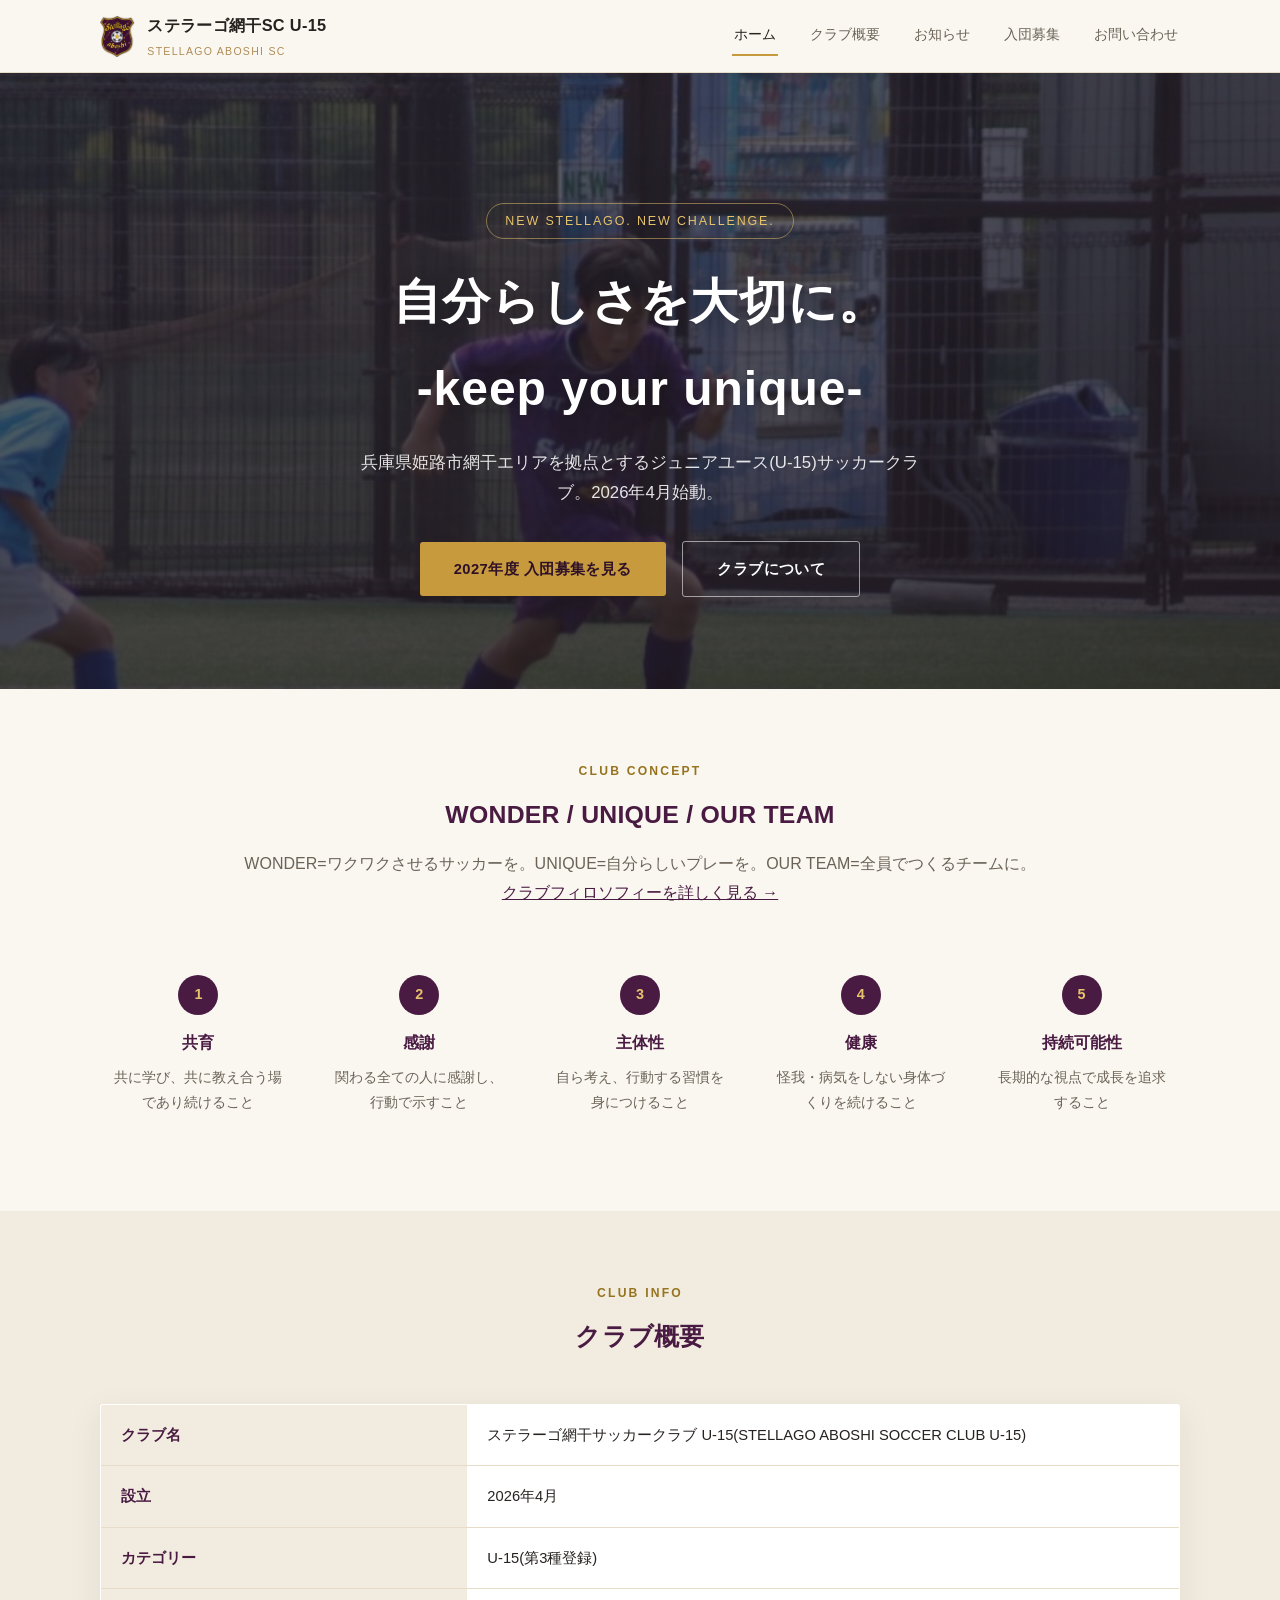
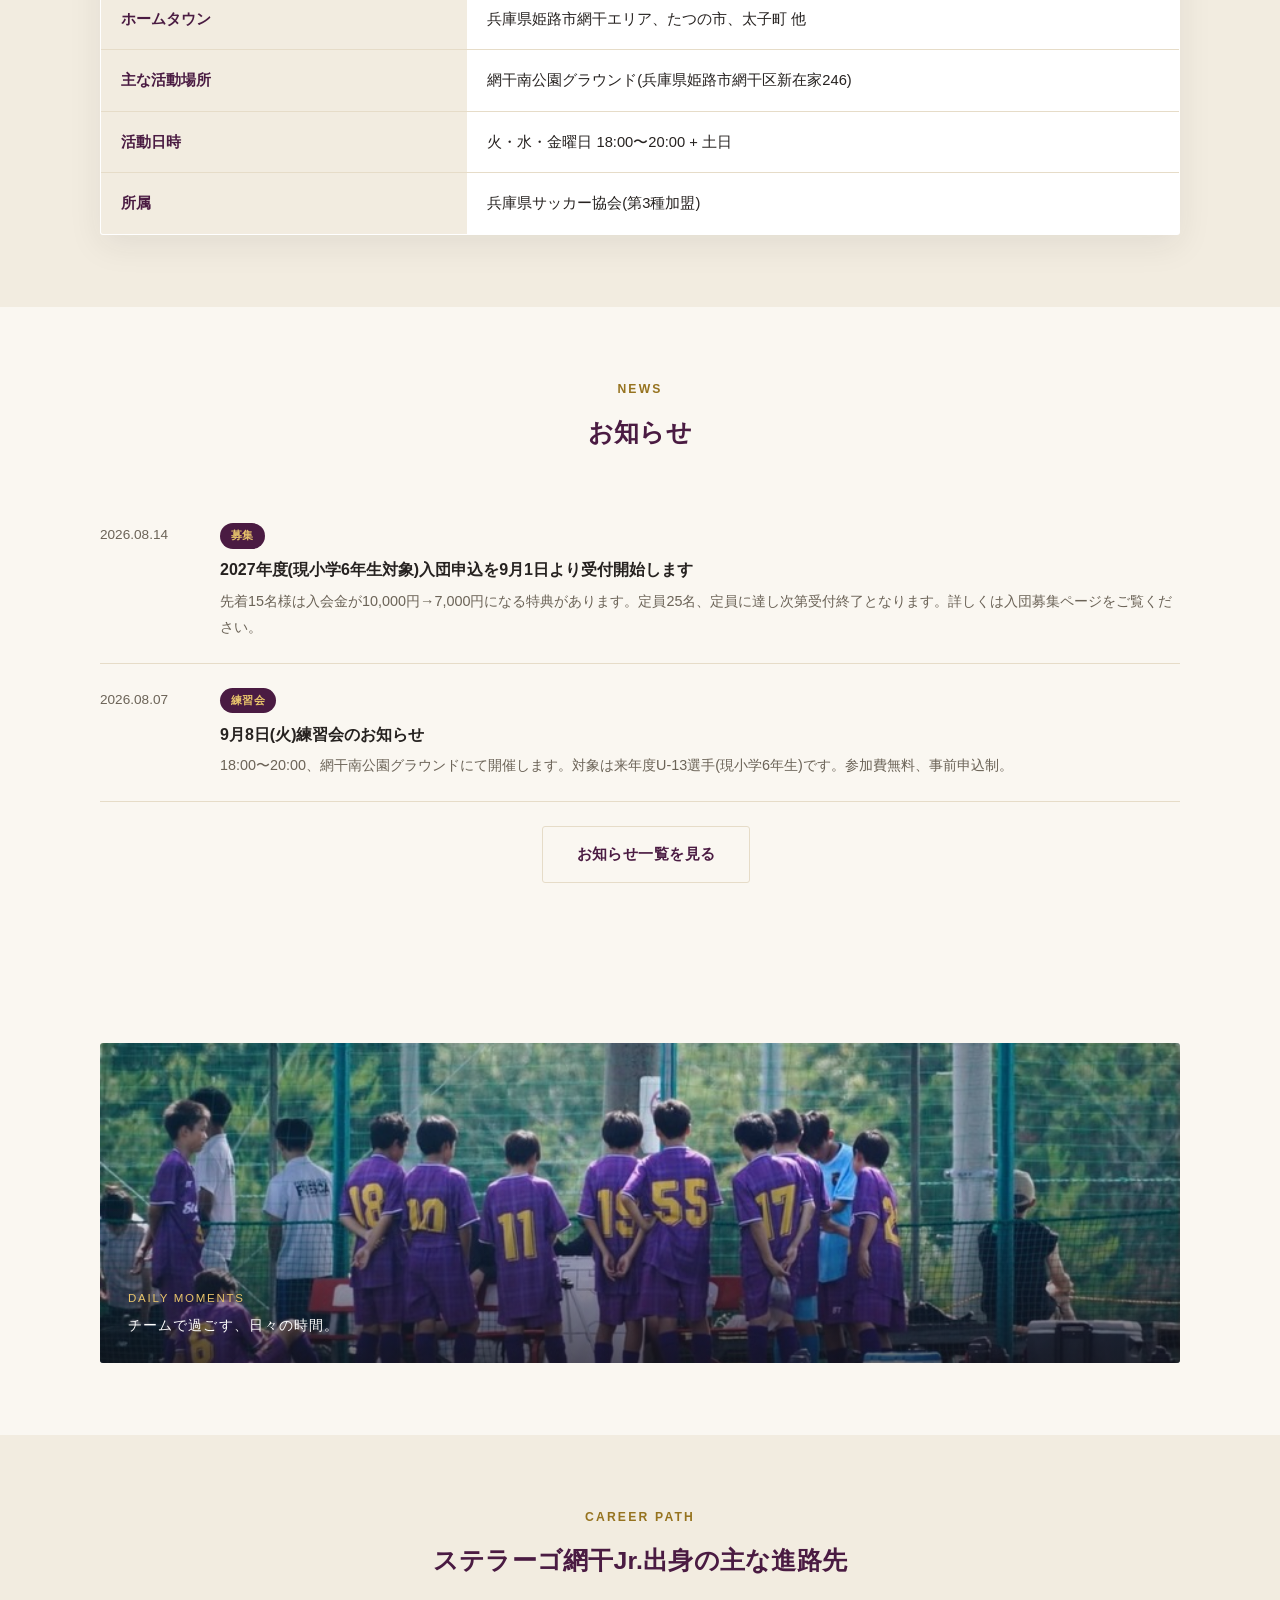
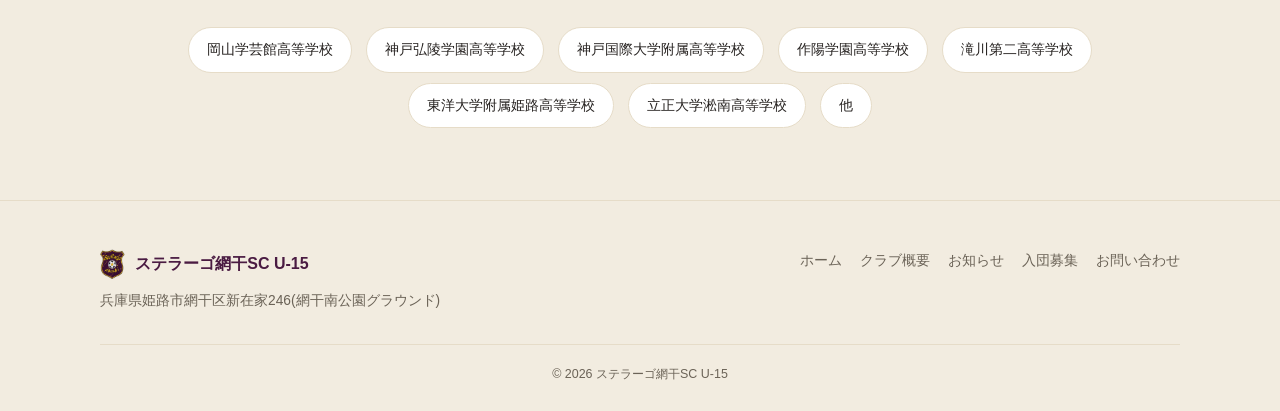
==== commit 79b9c762: "クラブフィロソフィー説明追加、C級ライセンス表記修正、月会費修正、送迎情報追加、U-13途中加入募集セクション追加 - about.html: WONDER/UNIQUE/OUR TEAMの説明カード" ====
--- a/index.html
+++ b/index.html
@@ -46,7 +46,7 @@
     <div class="section-head">
       <span class="en">CLUB CONCEPT</span>
       <h2>WONDER / UNIQUE / OUR TEAM</h2>
-      <p>ワクワクさせるサッカーを。自分らしいプレーを。全員でつくるチームに。</p>
+      <p>WONDER=ワクワクさせるサッカーを。UNIQUE=自分らしいプレーを。OUR TEAM=全員でつくるチームに。<br><a href="about.html#philosophy" style="color:var(--color-purple);text-decoration:underline;">クラブフィロソフィーを詳しく見る →</a></p>
     </div>
     <div class="grid grid-5">
       <div class="value-card"><div class="num">1</div><h3>共育</h3><p>共に学び、共に教え合う場であり続けること</p></div>
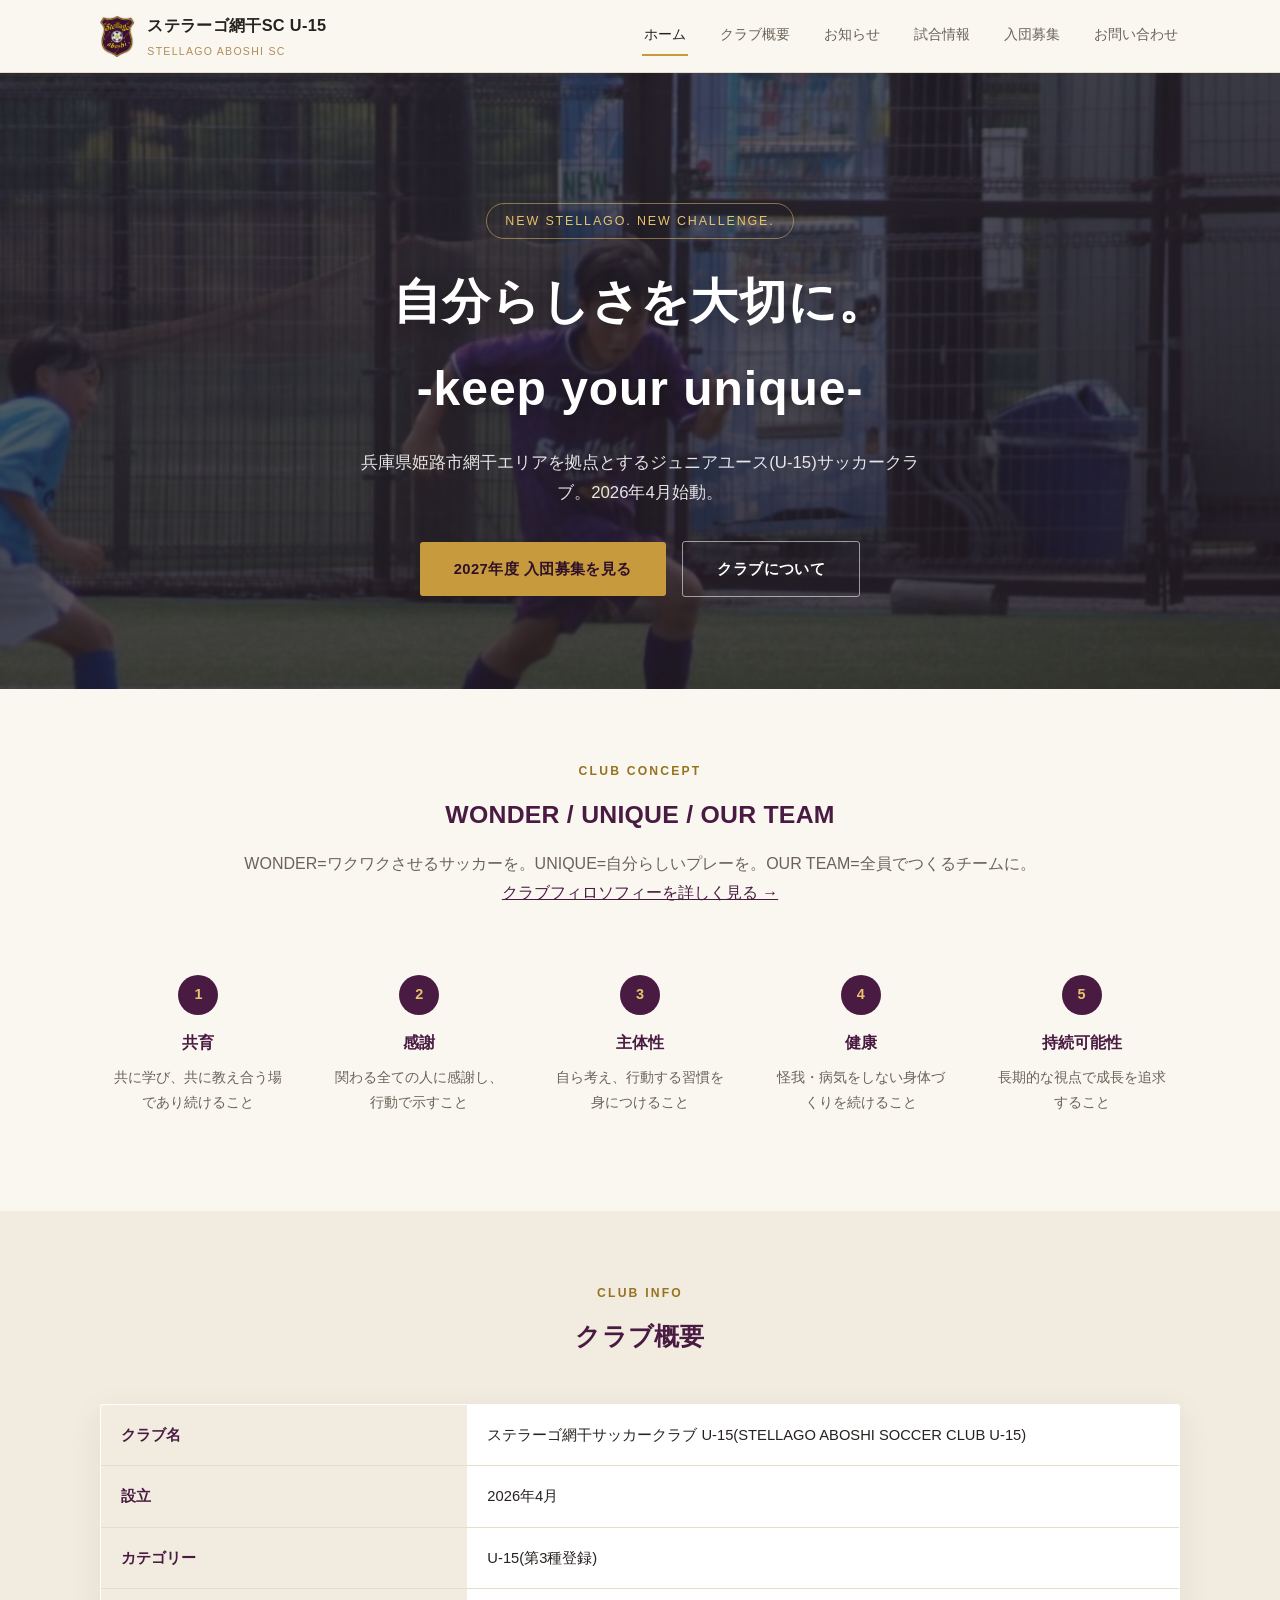
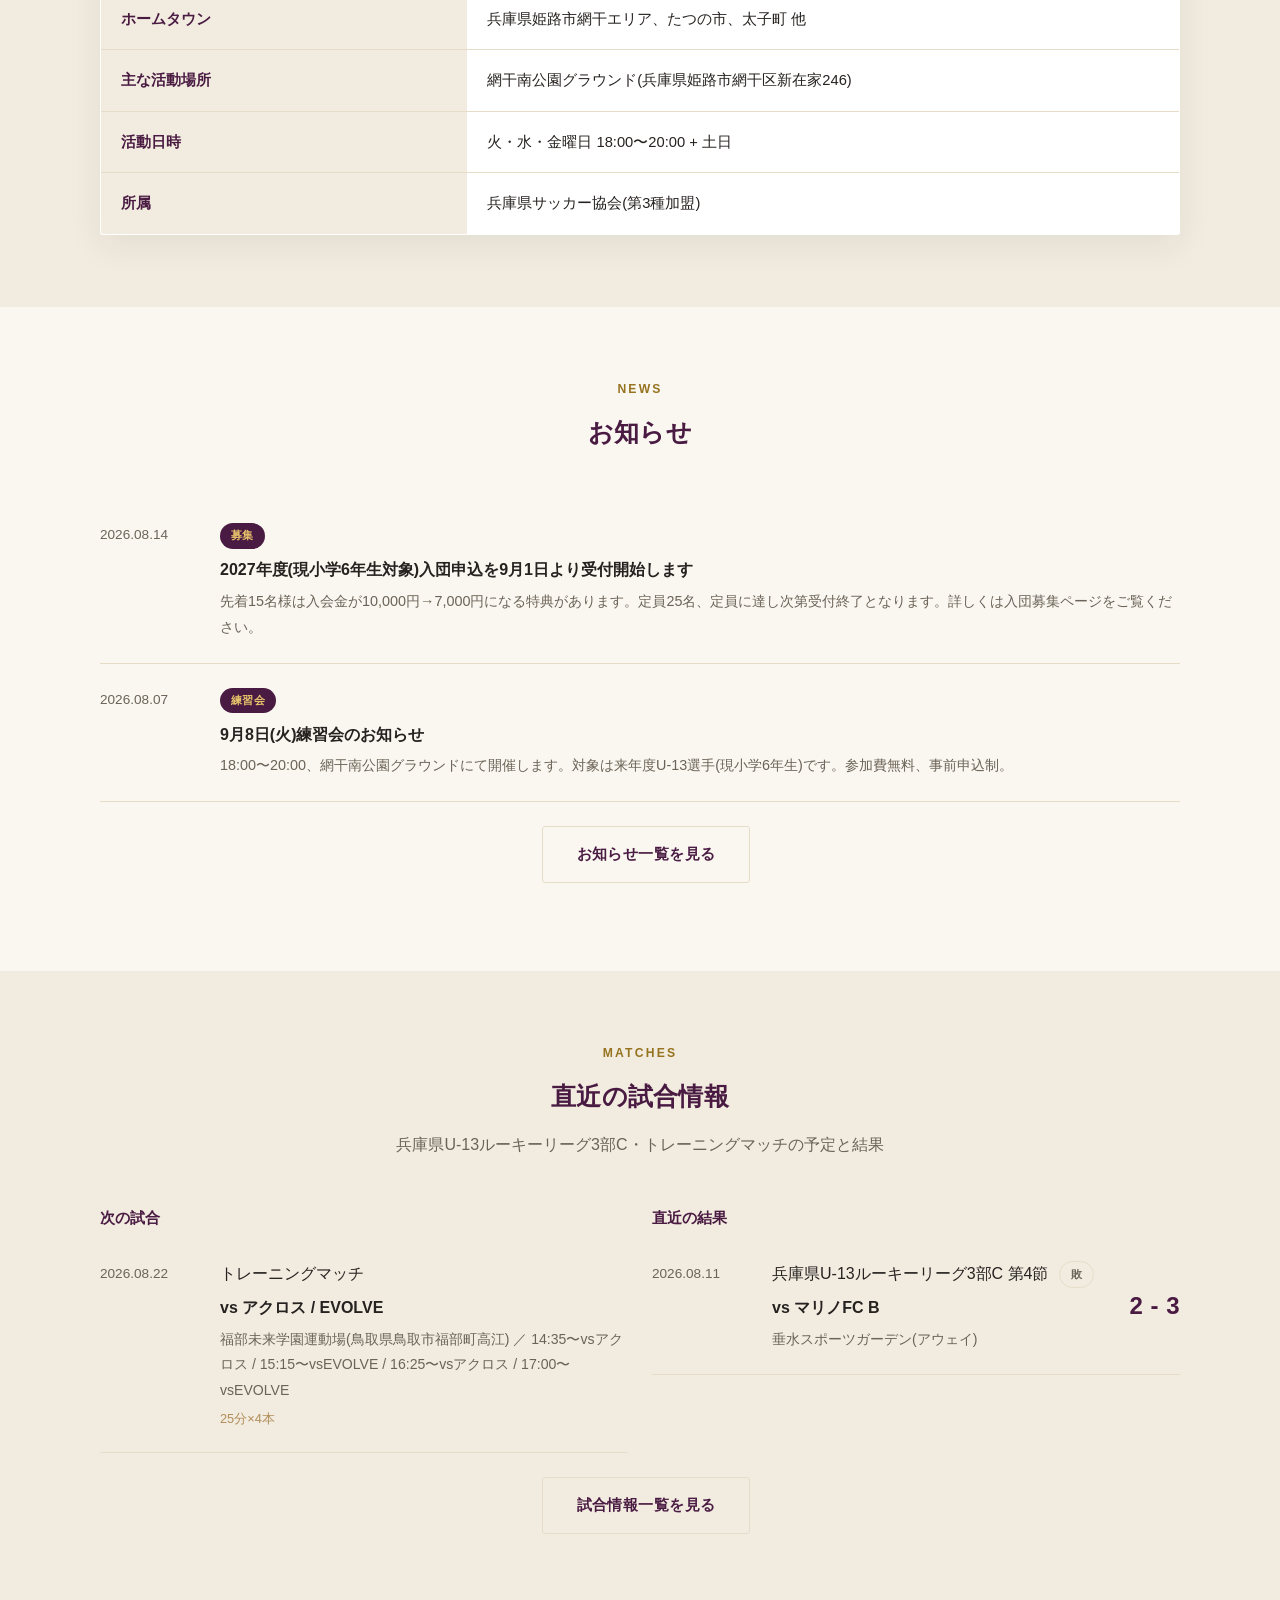
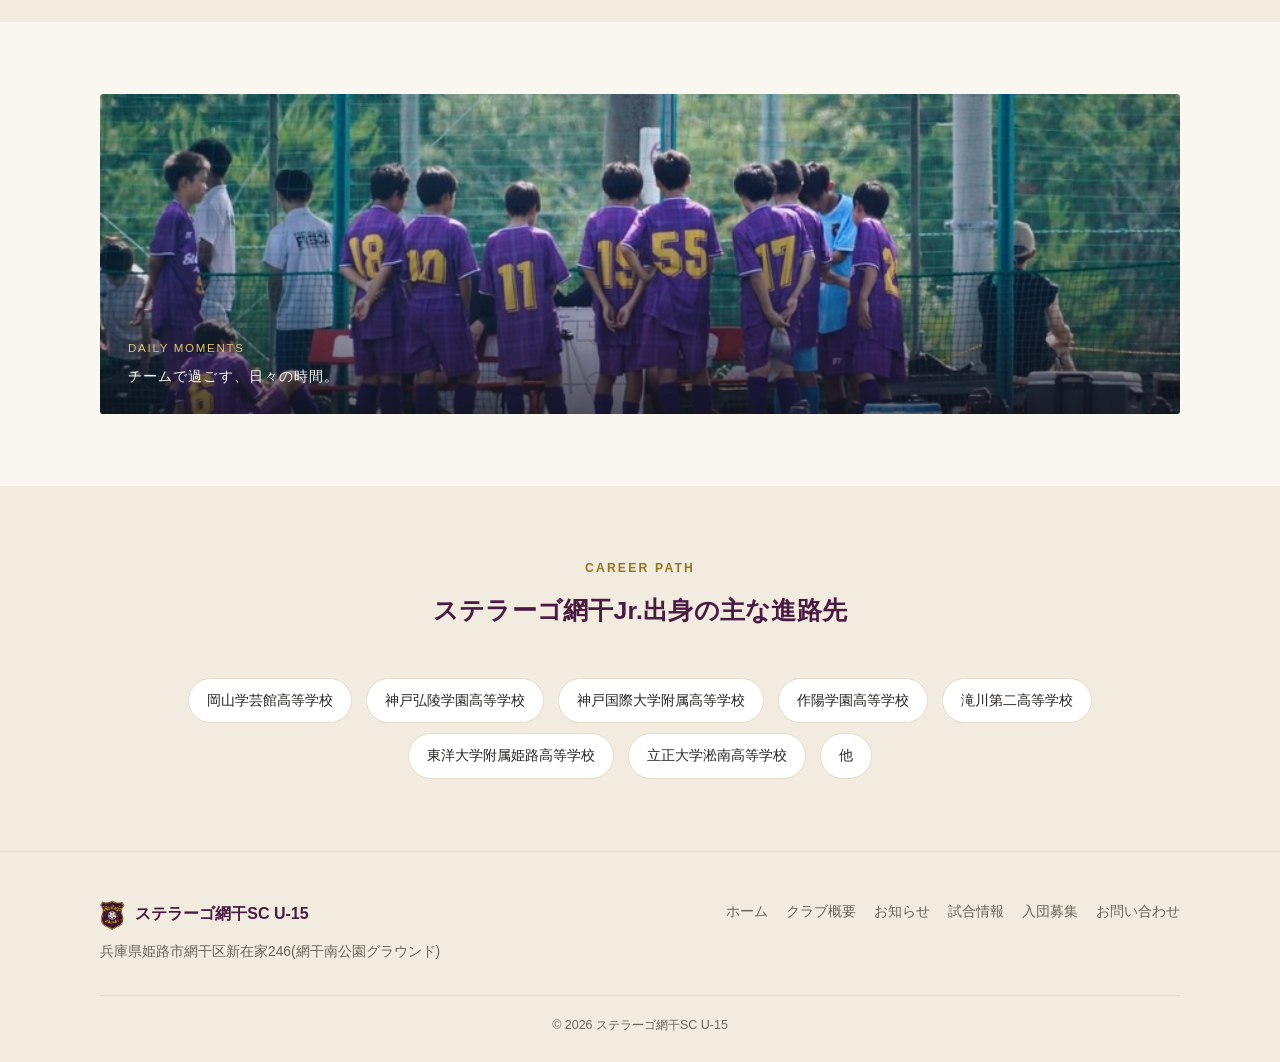
==== commit 943885db: "試合情報ページを新規追加(今後の予定・試合結果) - assets/data/matches.json: upcoming/results を分けて管理するデータ構造を新設。今後は試合を追記するだけで" ====
--- a/index.html
+++ b/index.html
@@ -23,6 +23,7 @@
       <a href="index.html" aria-current="page">ホーム</a>
       <a href="about.html">クラブ概要</a>
       <a href="news.html">お知らせ</a>
+      <a href="matches.html">試合情報</a>
       <a href="recruit.html">入団募集</a>
       <a href="contact.html">お問い合わせ</a>
     </nav>
@@ -89,6 +90,29 @@
   </div>
 </section>
 
+<section class="section section-alt">
+  <div class="wrap">
+    <div class="section-head">
+      <span class="en">MATCHES</span>
+      <h2>直近の試合情報</h2>
+      <p>兵庫県U-13ルーキーリーグ3部C・トレーニングマッチの予定と結果</p>
+    </div>
+    <div class="grid grid-2" style="align-items:start;">
+      <div>
+        <h3 style="color:var(--color-purple);font-size:0.95rem;margin:0 0 6px;">次の試合</h3>
+        <div class="match-list" data-match-list="upcoming" data-match-limit="1"></div>
+      </div>
+      <div>
+        <h3 style="color:var(--color-purple);font-size:0.95rem;margin:0 0 6px;">直近の結果</h3>
+        <div class="match-list" data-match-list="results" data-match-limit="1"></div>
+      </div>
+    </div>
+    <p class="text-center" style="margin-top:24px;">
+      <a href="matches.html" class="btn btn-outline" style="border-color:var(--color-line);color:var(--color-purple);">試合情報一覧を見る</a>
+    </p>
+  </div>
+</section>
+
 <section class="section">
   <div class="wrap">
     <div class="photo-banner" style="background-image:url('assets/img/photo-team-huddle.jpg');">
@@ -130,6 +154,7 @@
         <a href="index.html">ホーム</a>
         <a href="about.html">クラブ概要</a>
         <a href="news.html">お知らせ</a>
+        <a href="matches.html">試合情報</a>
         <a href="recruit.html">入団募集</a>
         <a href="contact.html">お問い合わせ</a>
       </nav>
--- a/assets/css/style.css
+++ b/assets/css/style.css
@@ -361,6 +361,55 @@
 .news-item h3 { margin: 6px 0 4px; font-size: 1rem; }
 .news-item p { margin: 0; color: var(--color-ink-soft); font-size: 0.9rem; }
 
+/* Matches */
+.match-list { display: flex; flex-direction: column; gap: 0; }
+.match-item {
+  display: flex;
+  gap: 20px;
+  align-items: center;
+  padding: 22px 0;
+  border-bottom: 1px solid var(--color-line);
+}
+.match-item time {
+  flex-shrink: 0;
+  width: 100px;
+  align-self: flex-start;
+  color: var(--color-ink-soft);
+  font-size: 0.85rem;
+  padding-top: 2px;
+}
+.match-item .match-body { flex: 1; min-width: 0; }
+.match-item h3 { margin: 6px 0 4px; font-size: 1rem; }
+.match-item .match-meta { margin: 0; color: var(--color-ink-soft); font-size: 0.88rem; }
+.match-item .match-note { margin: 4px 0 0; color: var(--color-wood); font-size: 0.8rem; }
+.match-item .match-score {
+  flex-shrink: 0;
+  font-size: 1.5rem;
+  font-weight: 800;
+  color: var(--color-purple);
+  white-space: nowrap;
+  letter-spacing: 0.02em;
+}
+.result-badge {
+  display: inline-block;
+  font-size: 0.68rem;
+  font-weight: 700;
+  padding: 3px 11px;
+  border-radius: 999px;
+  margin-left: 6px;
+  vertical-align: middle;
+  letter-spacing: 0.03em;
+}
+.result-badge.win { background: var(--color-purple); color: var(--color-gold-light); }
+.result-badge.lose { background: var(--color-bg-soft); color: var(--color-ink-soft); border: 1px solid var(--color-line); }
+.result-badge.draw { background: var(--color-wood-light); color: var(--color-ink); }
+
+@media (max-width: 560px) {
+  .match-item { flex-wrap: wrap; }
+  .match-item time { width: auto; }
+  .match-item .match-score { margin-left: 120px; }
+}
+
 /* Path list */
 .path-list {
   display: flex;
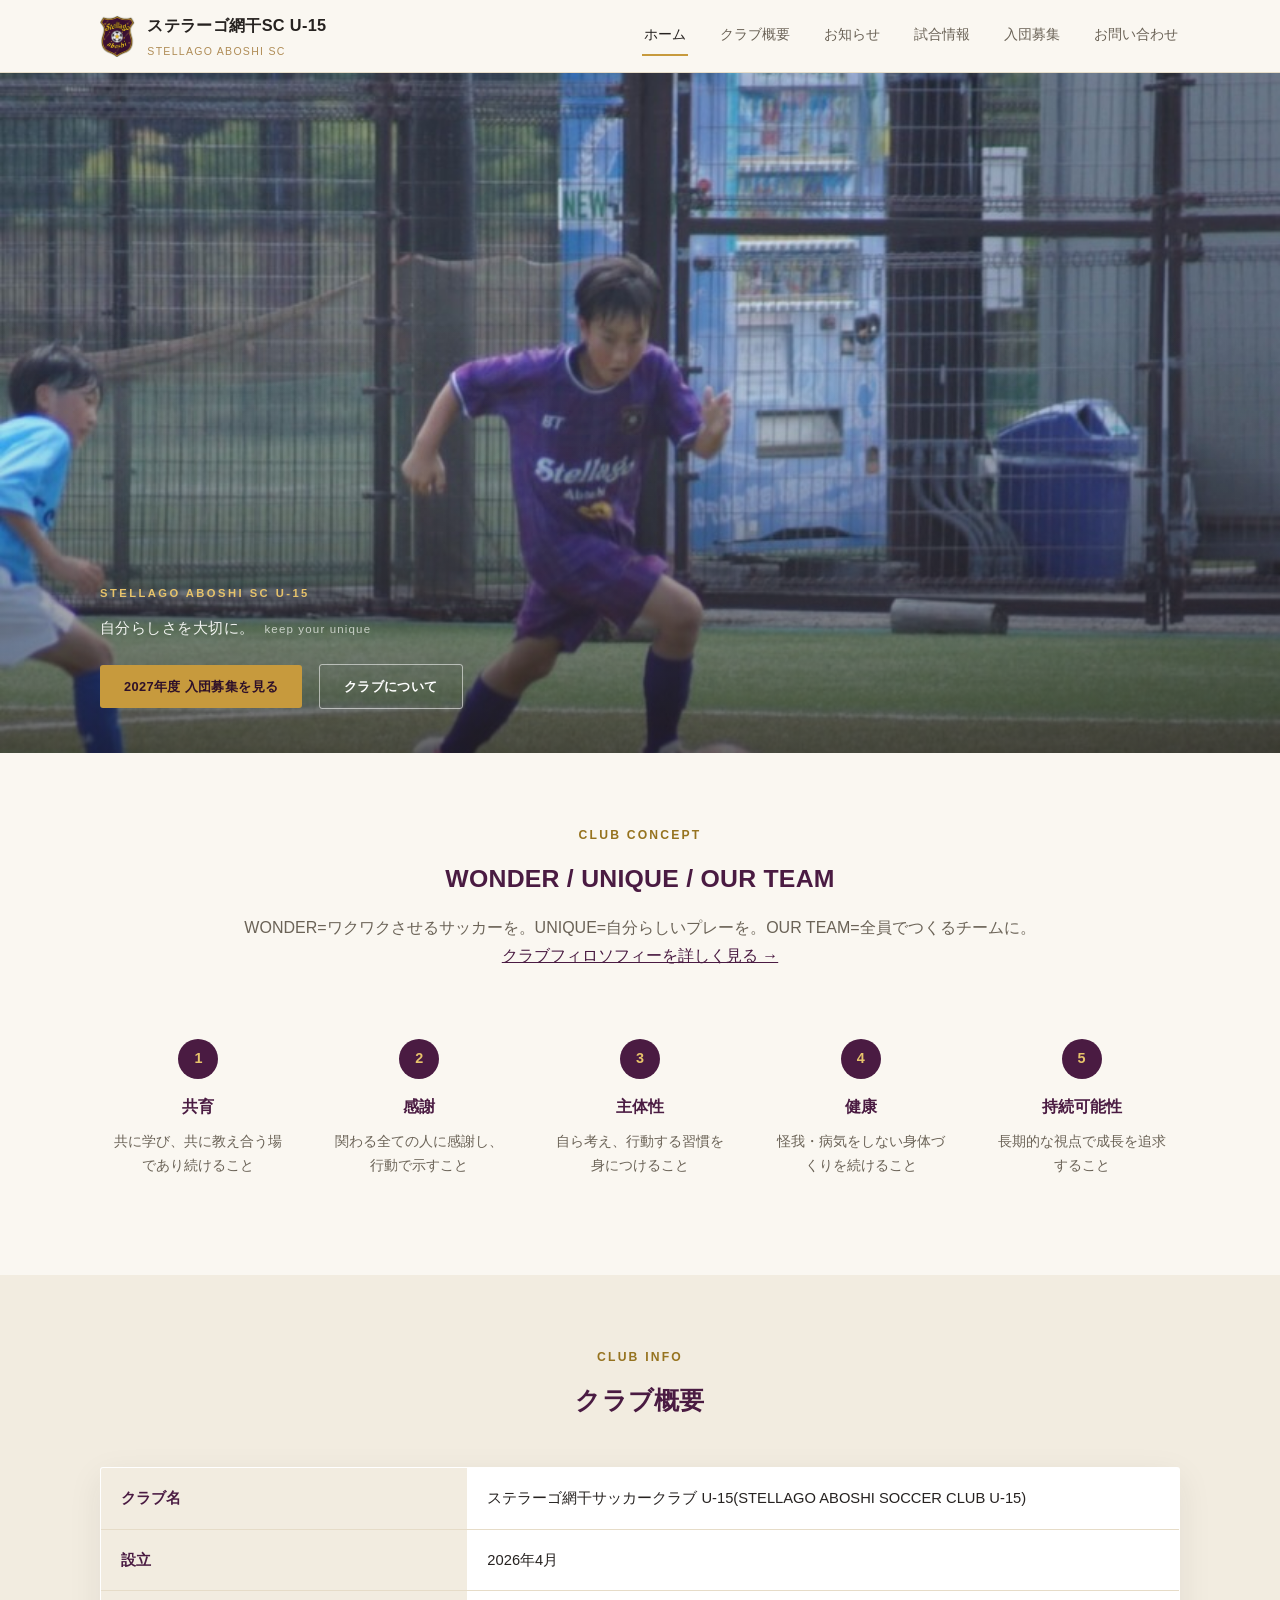
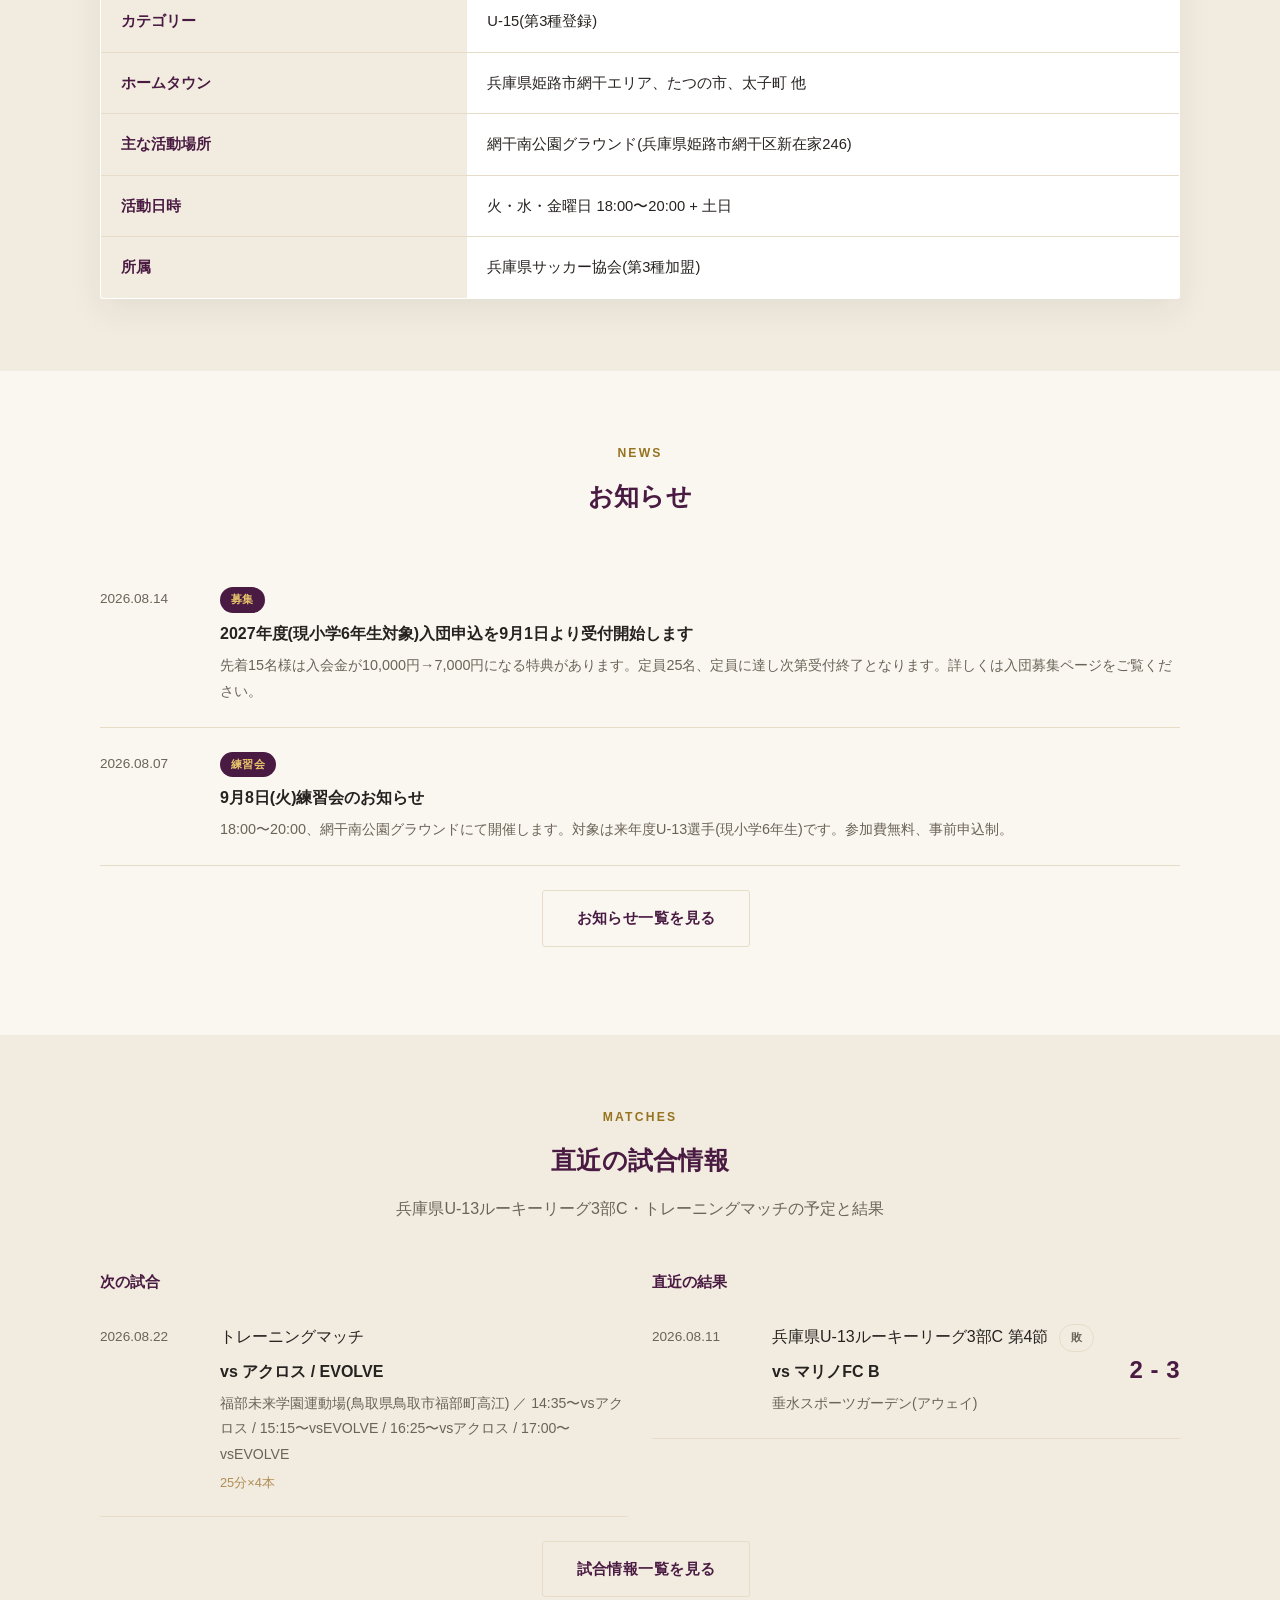
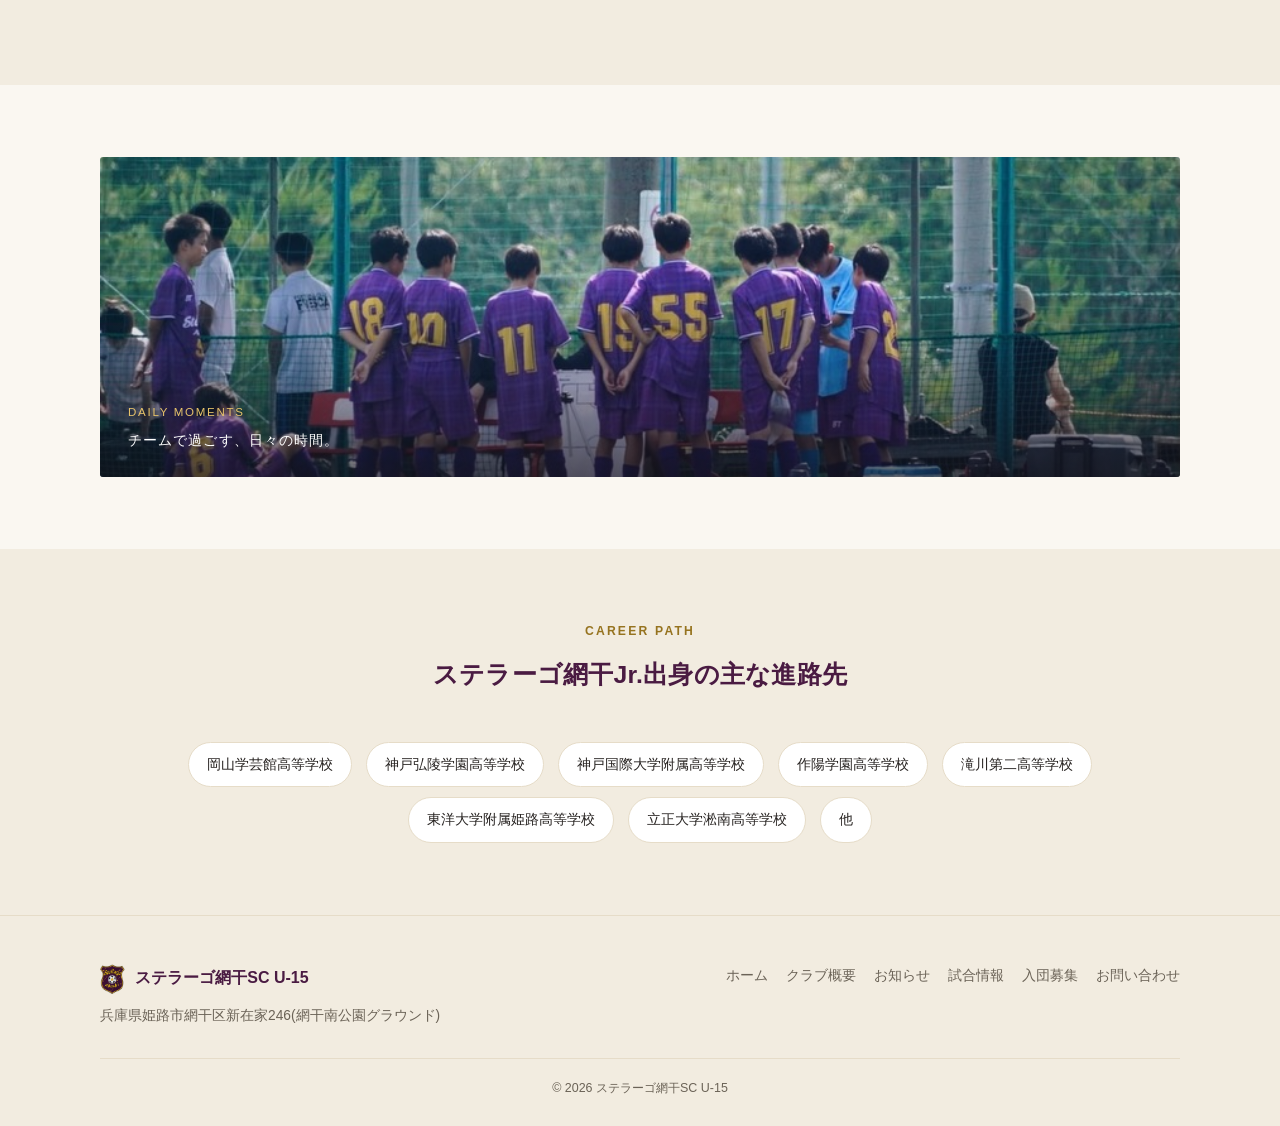
==== commit 6580ae6d: "トップページheroをアークテリクス風のミニマルデザインに刷新 - 大きな見出しh1を廃止し、小さなタグ+1行コピーのみに縮小 - 静止画1枚から実写4枚の自動スライドショーへ変更(5秒毎にクロスフェ" ====
--- a/index.html
+++ b/index.html
@@ -31,13 +31,13 @@
 </header>
 
 <section class="hero">
-  <div class="wrap">
-    <span class="tag">NEW STELLAGO. NEW CHALLENGE.</span>
-    <h1>自分らしさを大切に。<br>-keep your unique-</h1>
-    <p class="lead">兵庫県姫路市網干エリアを拠点とするジュニアユース(U-15)サッカークラブ。2026年4月始動。</p>
+  <div class="hero-slides" data-hero-slides></div>
+  <div class="hero-content wrap">
+    <span class="hero-tag">STELLAGO ABOSHI SC U-15</span>
+    <p class="hero-copy">自分らしさを大切に。<span class="en">keep your unique</span></p>
     <div class="hero-actions">
-      <a href="recruit.html" class="btn btn-primary">2027年度 入団募集を見る</a>
-      <a href="about.html" class="btn btn-outline">クラブについて</a>
+      <a href="recruit.html" class="btn btn-primary btn-sm">2027年度 入団募集を見る</a>
+      <a href="about.html" class="btn btn-outline btn-sm">クラブについて</a>
     </div>
   </div>
 </section>
--- a/assets/css/style.css
+++ b/assets/css/style.css
@@ -132,41 +132,79 @@
   .nav-toggle { display: block; }
 }
 
-/* Hero (photo, index専用) */
+/* Hero (photo slideshow, index専用) — 画像を主役に、文字は小さく控えめに */
 .hero {
   position: relative;
   color: var(--color-white);
-  padding: 130px 0 92px;
-  text-align: center;
-  background:
-    linear-gradient(180deg, rgba(24, 15, 21, 0.58) 0%, rgba(24, 15, 21, 0.74) 100%),
-    url("../img/photo-dribble.jpg") center 30% / cover no-repeat;
-}
-
-.hero .tag {
+  height: min(84vh, 680px);
+  min-height: 420px;
+  overflow: hidden;
+  display: flex;
+  align-items: flex-end;
+  background: var(--color-purple-deep);
+}
+
+.hero-slides {
+  position: absolute;
+  inset: 0;
+}
+
+.hero-slide {
+  position: absolute;
+  inset: 0;
+  background-size: cover;
+  background-position: center 30%;
+  opacity: 0;
+  transition: opacity 1.8s ease;
+}
+
+.hero-slide.is-active {
+  opacity: 1;
+}
+
+.hero::after {
+  content: "";
+  position: absolute;
+  inset: 0;
+  background: linear-gradient(0deg, rgba(20, 14, 18, 0.62) 0%, rgba(20, 14, 18, 0.08) 42%, rgba(20, 14, 18, 0) 65%);
+  pointer-events: none;
+}
+
+.hero-content {
+  position: relative;
+  z-index: 1;
+  width: 100%;
+  padding-bottom: 44px;
+}
+
+.hero-tag {
   display: inline-block;
   color: var(--color-gold-light);
-  letter-spacing: 0.15em;
-  font-size: 0.78rem;
-  margin-bottom: 20px;
-  border: 1px solid rgba(231, 195, 107, 0.5);
-  padding: 6px 18px;
-  border-radius: 999px;
-}
-
-.hero h1 {
-  font-size: clamp(1.8rem, 4.5vw, 3rem);
-  margin: 0 0 16px;
-  font-weight: 800;
-  letter-spacing: 0.02em;
-  text-shadow: 0 2px 18px rgba(0,0,0,0.25);
-}
-
-.hero p.lead {
-  font-size: 1.05rem;
-  color: rgba(255, 255, 255, 0.88);
-  max-width: 560px;
-  margin: 0 auto 32px;
+  letter-spacing: 0.22em;
+  font-size: 0.7rem;
+  font-weight: 600;
+  margin-bottom: 12px;
+}
+
+.hero-copy {
+  font-size: 0.92rem;
+  font-weight: 400;
+  letter-spacing: 0.03em;
+  margin: 0 0 22px;
+  color: rgba(255, 255, 255, 0.92);
+}
+
+.hero-copy .en {
+  display: inline-block;
+  font-size: 0.72rem;
+  color: rgba(255, 255, 255, 0.68);
+  letter-spacing: 0.1em;
+  margin-left: 10px;
+}
+
+@media (max-width: 600px) {
+  .hero { height: min(72vh, 520px); min-height: 380px; }
+  .hero-copy .en { display: block; margin-left: 0; margin-top: 4px; }
 }
 
 .btn {
@@ -195,6 +233,8 @@
 .btn-outline:hover { border-color: var(--color-gold-light); color: var(--color-gold-light); }
 
 .hero-actions { margin-top: 6px; }
+
+.btn-sm { padding: 10px 24px; font-size: 0.8rem; }
 
 @media (max-width: 500px) {
   .btn-outline { margin-left: 0; margin-top: 12px; }
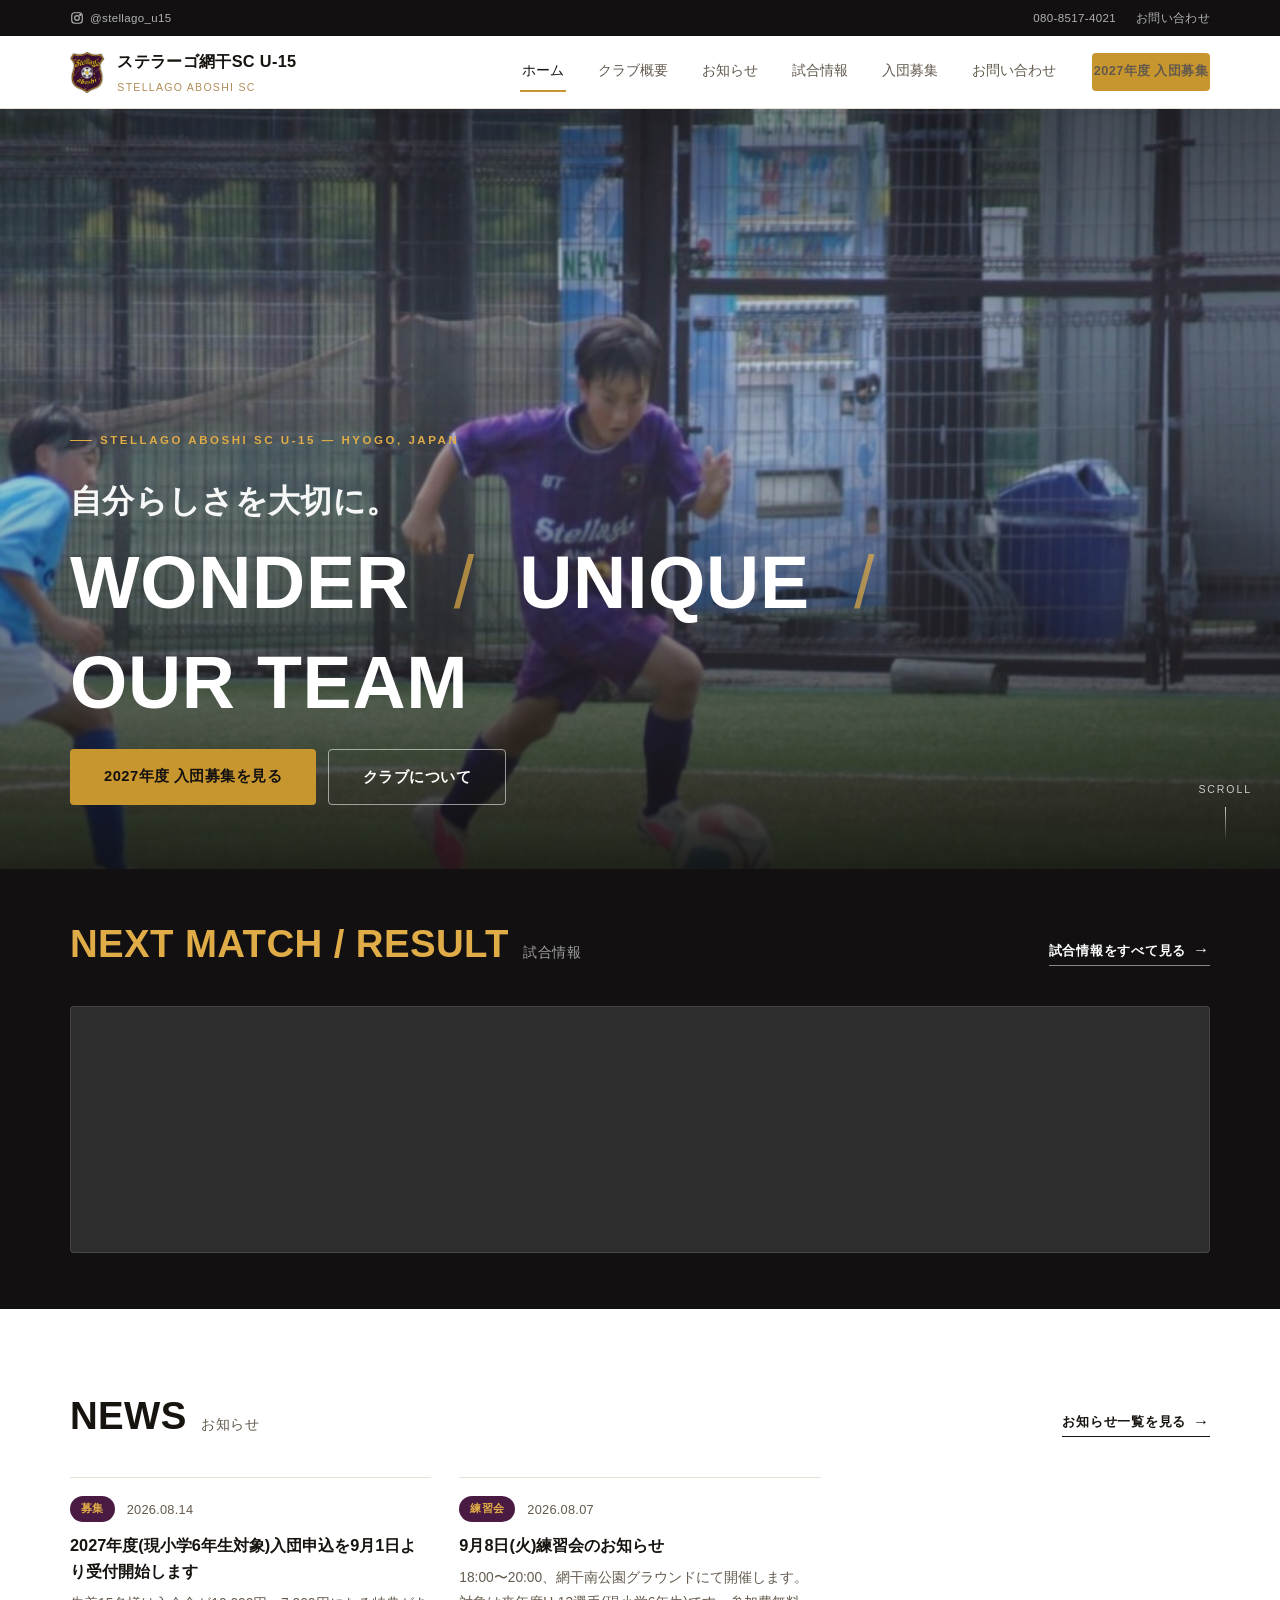
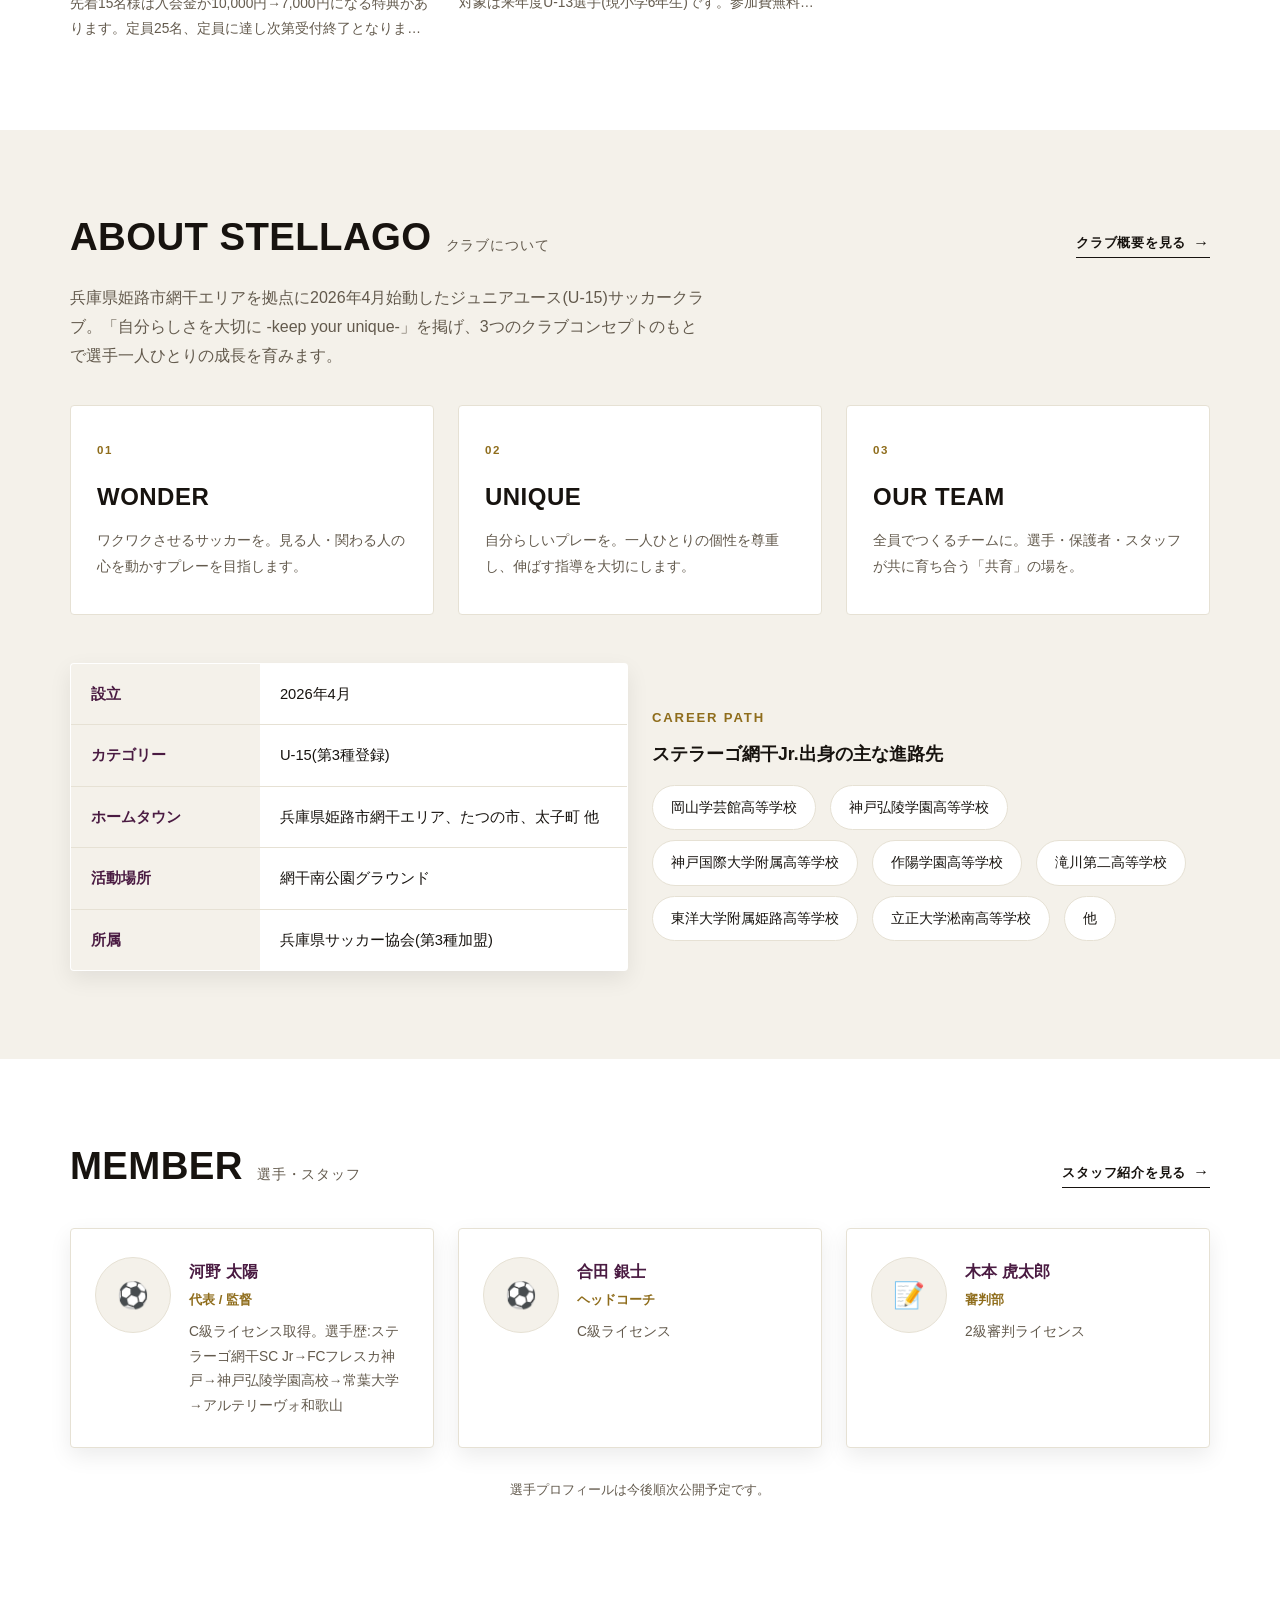
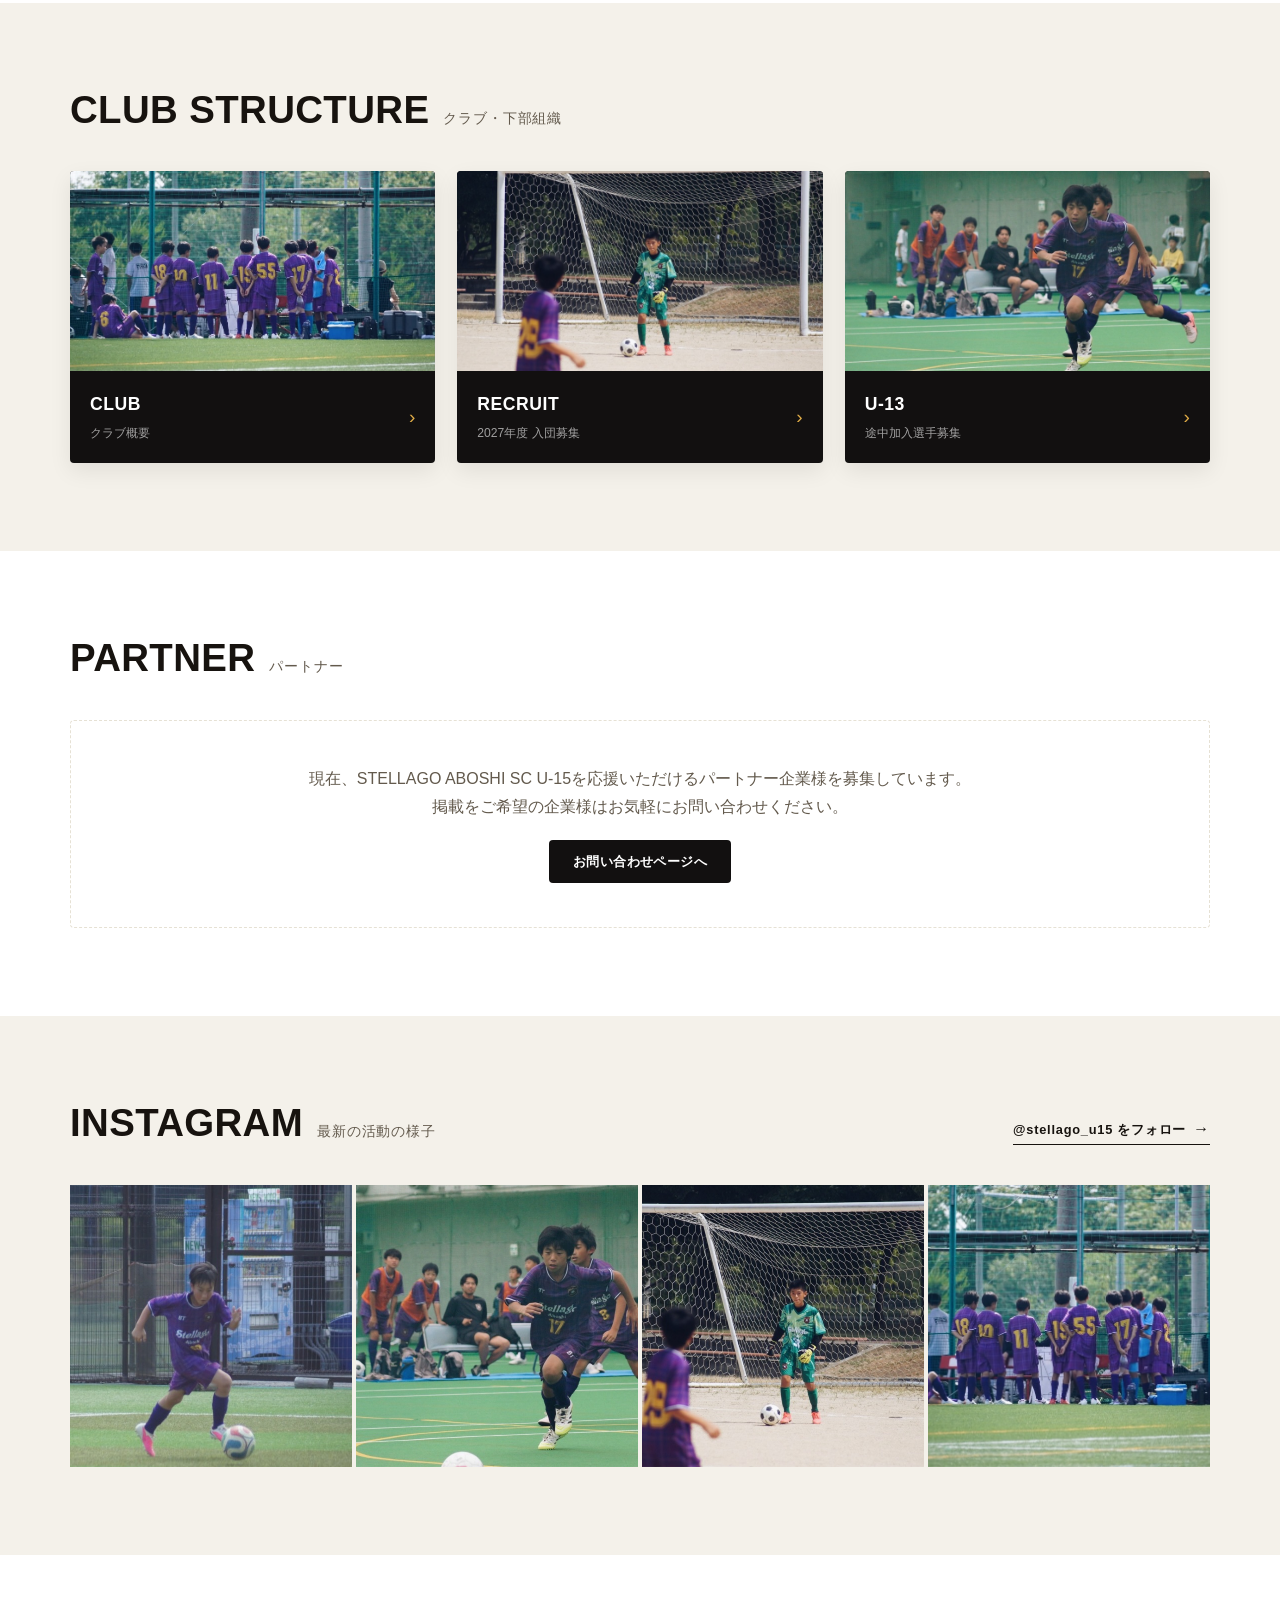
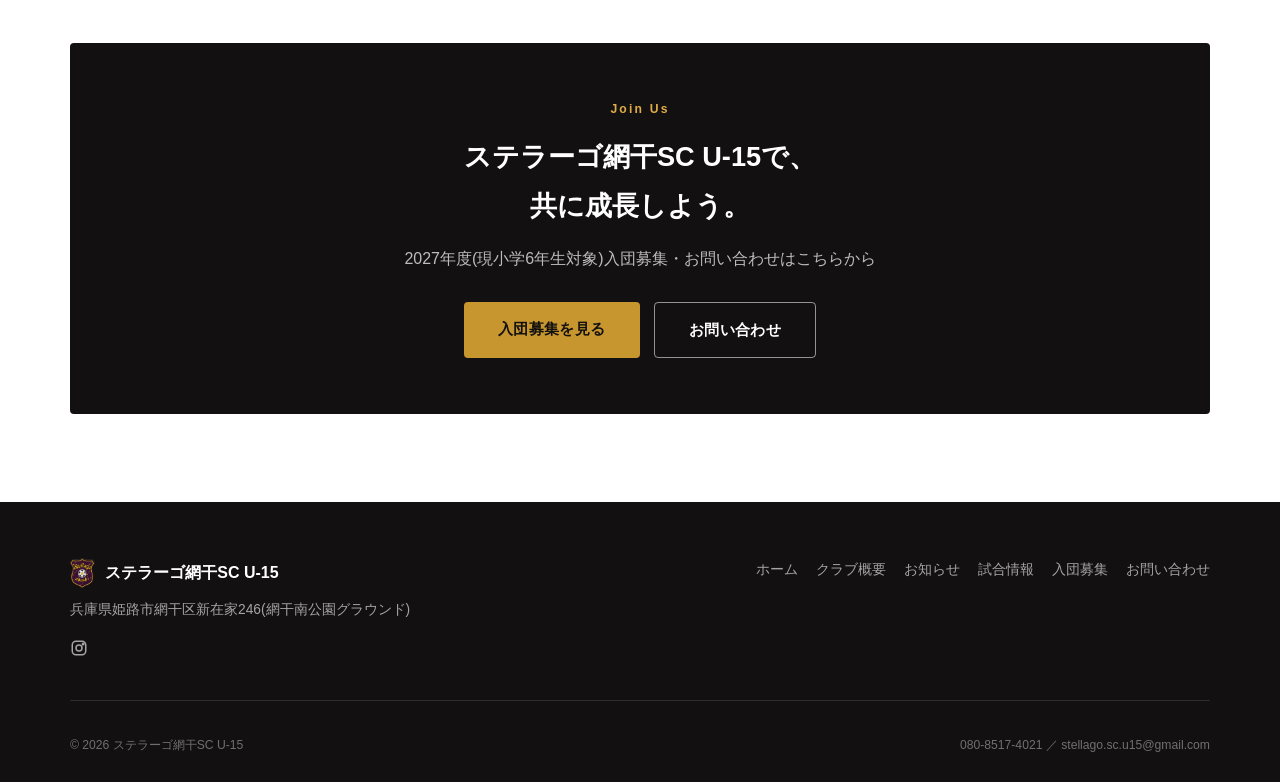
==== commit 0c1f1afc: "サイト全面デザイン改修: 鎌倉インターナショナルFC級の公式クラブ感へ刷新 鎌倉インターナショナルFC(https://kamakura-inter.com/)を構造・UI/UX面で 徹底分析し、コー" ====
--- a/index.html
+++ b/index.html
@@ -8,6 +8,21 @@
 <link rel="stylesheet" href="assets/css/style.css">
 </head>
 <body>
+
+<div class="util-bar">
+  <div class="wrap">
+    <div class="util-sns">
+      <a href="https://www.instagram.com/stellago_u15/" target="_blank" rel="noopener" aria-label="Instagram">
+        <svg viewBox="0 0 24 24" fill="none" stroke="currentColor" stroke-width="2"><rect x="3" y="3" width="18" height="18" rx="5"/><circle cx="12" cy="12" r="4"/><circle cx="17.5" cy="6.5" r="1"/></svg>
+        <span style="margin-left:6px;">@stellago_u15</span>
+      </a>
+    </div>
+    <div class="util-links">
+      <a href="tel:08085174021">080-8517-4021</a>
+      <a href="contact.html">お問い合わせ</a>
+    </div>
+  </div>
+</div>
 
 <header class="site-header">
   <div class="wrap">
@@ -26,6 +41,7 @@
       <a href="matches.html">試合情報</a>
       <a href="recruit.html">入団募集</a>
       <a href="contact.html">お問い合わせ</a>
+      <a href="recruit.html" class="btn btn-primary btn-sm">2027年度 入団募集</a>
     </nav>
   </div>
 </header>
@@ -33,113 +49,213 @@
 <section class="hero">
   <div class="hero-slides" data-hero-slides></div>
   <div class="hero-content wrap">
-    <span class="hero-tag">STELLAGO ABOSHI SC U-15</span>
-    <p class="hero-copy">自分らしさを大切に。<span class="en">keep your unique</span></p>
+    <span class="hero-tag">STELLAGO ABOSHI SC U-15 — HYOGO, JAPAN</span>
+    <p class="hero-statement">自分らしさを大切に。</p>
+    <div class="hero-brandwords">
+      <span>WONDER</span><span class="slash">/</span><span>UNIQUE</span><span class="slash">/</span><span>OUR TEAM</span>
+    </div>
     <div class="hero-actions">
-      <a href="recruit.html" class="btn btn-primary btn-sm">2027年度 入団募集を見る</a>
-      <a href="about.html" class="btn btn-outline btn-sm">クラブについて</a>
+      <a href="recruit.html" class="btn btn-primary">2027年度 入団募集を見る</a>
+      <a href="about.html" class="btn btn-outline">クラブについて</a>
+    </div>
+  </div>
+  <div class="hero-scroll-cue"><span>SCROLL</span><span class="line"></span></div>
+</section>
+
+<section class="section-dark section-tight">
+  <div class="wrap">
+    <div class="section-top">
+      <div class="label">
+        <span class="en">Next Match / Result</span>
+        <span class="ja">試合情報</span>
+      </div>
+      <a href="matches.html" class="view-all">試合情報をすべて見る <span class="arrow">→</span></a>
+    </div>
+    <div class="match-ticker" data-match-ticker></div>
+  </div>
+</section>
+
+<section class="section" id="news">
+  <div class="wrap">
+    <div class="section-top">
+      <div class="label">
+        <span class="en">News</span>
+        <span class="ja">お知らせ</span>
+      </div>
+      <a href="news.html" class="view-all">お知らせ一覧を見る <span class="arrow">→</span></a>
+    </div>
+    <div class="news-list" data-news-list="home"></div>
+  </div>
+</section>
+
+<section class="section section-alt" id="about">
+  <div class="wrap">
+    <div class="section-top">
+      <div class="label">
+        <span class="en">About Stellago</span>
+        <span class="ja">クラブについて</span>
+      </div>
+      <a href="about.html" class="view-all">クラブ概要を見る <span class="arrow">→</span></a>
+    </div>
+    <p style="max-width:640px;color:var(--color-ink-soft);margin:-14px 0 34px;">兵庫県姫路市網干エリアを拠点に2026年4月始動したジュニアユース(U-15)サッカークラブ。「自分らしさを大切に -keep your unique-」を掲げ、3つのクラブコンセプトのもとで選手一人ひとりの成長を育みます。</p>
+    <div class="pillar-grid">
+      <div class="pillar-card" data-reveal>
+        <div class="pillar-index">01</div>
+        <h3>WONDER</h3>
+        <p>ワクワクさせるサッカーを。見る人・関わる人の心を動かすプレーを目指します。</p>
+      </div>
+      <div class="pillar-card" data-reveal>
+        <div class="pillar-index">02</div>
+        <h3>UNIQUE</h3>
+        <p>自分らしいプレーを。一人ひとりの個性を尊重し、伸ばす指導を大切にします。</p>
+      </div>
+      <div class="pillar-card" data-reveal>
+        <div class="pillar-index">03</div>
+        <h3>OUR TEAM</h3>
+        <p>全員でつくるチームに。選手・保護者・スタッフが共に育ち合う「共育」の場を。</p>
+      </div>
+    </div>
+
+    <div class="grid grid-2" style="margin-top:48px;align-items:center;">
+      <table class="info-table" data-reveal>
+        <tr><th>設立</th><td>2026年4月</td></tr>
+        <tr><th>カテゴリー</th><td>U-15(第3種登録)</td></tr>
+        <tr><th>ホームタウン</th><td>兵庫県姫路市網干エリア、たつの市、太子町 他</td></tr>
+        <tr><th>活動場所</th><td>網干南公園グラウンド</td></tr>
+        <tr><th>所属</th><td>兵庫県サッカー協会(第3種加盟)</td></tr>
+      </table>
+      <div data-reveal>
+        <p class="small-note" style="letter-spacing:0.14em;color:var(--color-gold-deep);font-weight:700;margin-bottom:10px;">CAREER PATH</p>
+        <h3 style="margin:0 0 14px;font-size:1.1rem;color:var(--color-ink);">ステラーゴ網干Jr.出身の主な進路先</h3>
+        <ul class="path-list" style="justify-content:flex-start;">
+          <li>岡山学芸館高等学校</li>
+          <li>神戸弘陵学園高等学校</li>
+          <li>神戸国際大学附属高等学校</li>
+          <li>作陽学園高等学校</li>
+          <li>滝川第二高等学校</li>
+          <li>東洋大学附属姫路高等学校</li>
+          <li>立正大学淞南高等学校</li>
+          <li>他</li>
+        </ul>
+      </div>
+    </div>
+  </div>
+</section>
+
+<section class="section" id="member">
+  <div class="wrap">
+    <div class="section-top">
+      <div class="label">
+        <span class="en">Member</span>
+        <span class="ja">選手・スタッフ</span>
+      </div>
+      <a href="about.html#staff" class="view-all">スタッフ紹介を見る <span class="arrow">→</span></a>
+    </div>
+    <div class="grid grid-3">
+      <div class="card staff-card" data-reveal>
+        <div class="staff-photo">&#9917;</div>
+        <div>
+          <h3>河野 太陽</h3>
+          <div class="role">代表 / 監督</div>
+          <p>C級ライセンス取得。選手歴:ステラーゴ網干SC Jr→FCフレスカ神戸→神戸弘陵学園高校→常葉大学→アルテリーヴォ和歌山</p>
+        </div>
+      </div>
+      <div class="card staff-card" data-reveal>
+        <div class="staff-photo">&#9917;</div>
+        <div>
+          <h3>合田 銀士</h3>
+          <div class="role">ヘッドコーチ</div>
+          <p>C級ライセンス</p>
+        </div>
+      </div>
+      <div class="card staff-card" data-reveal>
+        <div class="staff-photo">&#128221;</div>
+        <div>
+          <h3>木本 虎太郎</h3>
+          <div class="role">審判部</div>
+          <p>2級審判ライセンス</p>
+        </div>
+      </div>
+    </div>
+    <p class="member-note">選手プロフィールは今後順次公開予定です。</p>
+  </div>
+</section>
+
+<section class="section section-alt" id="club-links">
+  <div class="wrap">
+    <div class="section-top">
+      <div class="label">
+        <span class="en">Club Structure</span>
+        <span class="ja">クラブ・下部組織</span>
+      </div>
+    </div>
+    <div class="tile-grid">
+      <a href="about.html" class="tile-link" data-reveal>
+        <div class="tile-photo" style="background-image:url('assets/img/photo-team-huddle.jpg');"></div>
+        <div class="tile-label">
+          <span class="txt"><span class="en">Club</span><span class="ja">クラブ概要</span></span>
+          <span class="chev">&#8250;</span>
+        </div>
+      </a>
+      <a href="recruit.html" class="tile-link" data-reveal>
+        <div class="tile-photo" style="background-image:url('assets/img/photo-goalkeeper.jpg');"></div>
+        <div class="tile-label">
+          <span class="txt"><span class="en">Recruit</span><span class="ja">2027年度 入団募集</span></span>
+          <span class="chev">&#8250;</span>
+        </div>
+      </a>
+      <a href="recruit.html#u13" class="tile-link" data-reveal>
+        <div class="tile-photo" style="background-image:url('assets/img/photo-sprint.jpg');"></div>
+        <div class="tile-label">
+          <span class="txt"><span class="en">U-13</span><span class="ja">途中加入選手募集</span></span>
+          <span class="chev">&#8250;</span>
+        </div>
+      </a>
+    </div>
+  </div>
+</section>
+
+<section class="section" id="partner">
+  <div class="wrap">
+    <div class="section-top">
+      <div class="label">
+        <span class="en">Partner</span>
+        <span class="ja">パートナー</span>
+      </div>
+    </div>
+    <div data-partner-list></div>
+  </div>
+</section>
+
+<section class="section section-alt" id="sns">
+  <div class="wrap">
+    <div class="section-top">
+      <div class="label">
+        <span class="en">Instagram</span>
+        <span class="ja">最新の活動の様子</span>
+      </div>
+      <a href="https://www.instagram.com/stellago_u15/" target="_blank" rel="noopener" class="view-all">@stellago_u15 をフォロー <span class="arrow">→</span></a>
+    </div>
+    <div class="insta-grid">
+      <a href="https://www.instagram.com/stellago_u15/" target="_blank" rel="noopener"><img src="assets/img/photo-dribble.jpg" alt="ドリブル練習中の選手"></a>
+      <a href="https://www.instagram.com/stellago_u15/" target="_blank" rel="noopener"><img src="assets/img/photo-sprint.jpg" alt="スプリントする選手"></a>
+      <a href="https://www.instagram.com/stellago_u15/" target="_blank" rel="noopener"><img src="assets/img/photo-goalkeeper.jpg" alt="ゴールキーパーの選手"></a>
+      <a href="https://www.instagram.com/stellago_u15/" target="_blank" rel="noopener"><img src="assets/img/photo-team-huddle.jpg" alt="チームで円陣を組む選手たち"></a>
     </div>
   </div>
 </section>
 
 <section class="section">
   <div class="wrap">
-    <div class="section-head">
-      <span class="en">CLUB CONCEPT</span>
-      <h2>WONDER / UNIQUE / OUR TEAM</h2>
-      <p>WONDER=ワクワクさせるサッカーを。UNIQUE=自分らしいプレーを。OUR TEAM=全員でつくるチームに。<br><a href="about.html#philosophy" style="color:var(--color-purple);text-decoration:underline;">クラブフィロソフィーを詳しく見る →</a></p>
-    </div>
-    <div class="grid grid-5">
-      <div class="value-card"><div class="num">1</div><h3>共育</h3><p>共に学び、共に教え合う場であり続けること</p></div>
-      <div class="value-card"><div class="num">2</div><h3>感謝</h3><p>関わる全ての人に感謝し、行動で示すこと</p></div>
-      <div class="value-card"><div class="num">3</div><h3>主体性</h3><p>自ら考え、行動する習慣を身につけること</p></div>
-      <div class="value-card"><div class="num">4</div><h3>健康</h3><p>怪我・病気をしない身体づくりを続けること</p></div>
-      <div class="value-card"><div class="num">5</div><h3>持続可能性</h3><p>長期的な視点で成長を追求すること</p></div>
-    </div>
-  </div>
-</section>
-
-<section class="section section-alt">
-  <div class="wrap">
-    <div class="section-head">
-      <span class="en">CLUB INFO</span>
-      <h2>クラブ概要</h2>
-    </div>
-    <table class="info-table">
-      <tr><th>クラブ名</th><td>ステラーゴ網干サッカークラブ U-15(STELLAGO ABOSHI SOCCER CLUB U-15)</td></tr>
-      <tr><th>設立</th><td>2026年4月</td></tr>
-      <tr><th>カテゴリー</th><td>U-15(第3種登録)</td></tr>
-      <tr><th>ホームタウン</th><td>兵庫県姫路市網干エリア、たつの市、太子町 他</td></tr>
-      <tr><th>主な活動場所</th><td>網干南公園グラウンド(兵庫県姫路市網干区新在家246)</td></tr>
-      <tr><th>活動日時</th><td>火・水・金曜日 18:00〜20:00 + 土日</td></tr>
-      <tr><th>所属</th><td>兵庫県サッカー協会(第3種加盟)</td></tr>
-    </table>
-  </div>
-</section>
-
-<section class="section">
-  <div class="wrap">
-    <div class="section-head">
-      <span class="en">NEWS</span>
-      <h2>お知らせ</h2>
-    </div>
-    <div class="news-list" data-news-list="home"></div>
-    <p class="text-center" style="margin-top:24px;">
-      <a href="news.html" class="btn btn-outline" style="border-color:var(--color-line);color:var(--color-purple);">お知らせ一覧を見る</a>
-    </p>
-  </div>
-</section>
-
-<section class="section section-alt">
-  <div class="wrap">
-    <div class="section-head">
-      <span class="en">MATCHES</span>
-      <h2>直近の試合情報</h2>
-      <p>兵庫県U-13ルーキーリーグ3部C・トレーニングマッチの予定と結果</p>
-    </div>
-    <div class="grid grid-2" style="align-items:start;">
-      <div>
-        <h3 style="color:var(--color-purple);font-size:0.95rem;margin:0 0 6px;">次の試合</h3>
-        <div class="match-list" data-match-list="upcoming" data-match-limit="1"></div>
-      </div>
-      <div>
-        <h3 style="color:var(--color-purple);font-size:0.95rem;margin:0 0 6px;">直近の結果</h3>
-        <div class="match-list" data-match-list="results" data-match-limit="1"></div>
-      </div>
-    </div>
-    <p class="text-center" style="margin-top:24px;">
-      <a href="matches.html" class="btn btn-outline" style="border-color:var(--color-line);color:var(--color-purple);">試合情報一覧を見る</a>
-    </p>
-  </div>
-</section>
-
-<section class="section">
-  <div class="wrap">
-    <div class="photo-banner" style="background-image:url('assets/img/photo-team-huddle.jpg');">
-      <div class="caption">
-        <span class="en">DAILY MOMENTS</span>
-        チームで過ごす、日々の時間。
-      </div>
-    </div>
-  </div>
-</section>
-
-<section class="section section-alt">
-  <div class="wrap">
-    <div class="section-head">
-      <span class="en">CAREER PATH</span>
-      <h2>ステラーゴ網干Jr.出身の主な進路先</h2>
-    </div>
-    <ul class="path-list">
-      <li>岡山学芸館高等学校</li>
-      <li>神戸弘陵学園高等学校</li>
-      <li>神戸国際大学附属高等学校</li>
-      <li>作陽学園高等学校</li>
-      <li>滝川第二高等学校</li>
-      <li>東洋大学附属姫路高等学校</li>
-      <li>立正大学淞南高等学校</li>
-      <li>他</li>
-    </ul>
+    <div class="cta-banner">
+      <span class="en">Join Us</span>
+      <h2>ステラーゴ網干SC U-15で、<br class="mobile-only">共に成長しよう。</h2>
+      <p>2027年度(現小学6年生対象)入団募集・お問い合わせはこちらから</p>
+      <div class="cta-actions">
+        <a href="recruit.html" class="btn btn-primary">入団募集を見る</a>
+        <a href="contact.html" class="btn btn-outline">お問い合わせ</a>
+      </div>
+    </div>
   </div>
 </section>
 
@@ -149,6 +265,11 @@
       <div>
         <div class="foot-brand"><img src="assets/img/emblem.png" alt="">ステラーゴ網干SC U-15</div>
         <div>兵庫県姫路市網干区新在家246(網干南公園グラウンド)</div>
+        <div class="foot-sns">
+          <a href="https://www.instagram.com/stellago_u15/" target="_blank" rel="noopener" aria-label="Instagram">
+            <svg viewBox="0 0 24 24" fill="none" stroke="currentColor" stroke-width="2"><rect x="3" y="3" width="18" height="18" rx="5"/><circle cx="12" cy="12" r="4"/><circle cx="17.5" cy="6.5" r="1"/></svg>
+          </a>
+        </div>
       </div>
       <nav class="foot-nav">
         <a href="index.html">ホーム</a>
@@ -159,7 +280,10 @@
         <a href="contact.html">お問い合わせ</a>
       </nav>
     </div>
-    <div class="foot-bottom">&copy; 2026 ステラーゴ網干SC U-15</div>
+    <div class="foot-bottom">
+      <span>&copy; 2026 ステラーゴ網干SC U-15</span>
+      <span>080-8517-4021 ／ stellago.sc.u15@gmail.com</span>
+    </div>
   </div>
 </footer>
 
--- a/assets/css/style.css
+++ b/assets/css/style.css
@@ -1,24 +1,29 @@
 :root {
-  /* ベース: 白木調(白 + 木目のニュートラル) */
-  --color-bg: #faf7f1;
-  --color-bg-soft: #f2ece0;
-  --color-line: #e6dcc8;
+  /* ベース: white / black を軸にしたクラブブランドカラー */
+  --color-bg: #ffffff;
+  --color-bg-soft: #f4f1ea;
+  --color-line: #e6e1d4;
   --color-wood: #b08d57;
   --color-wood-light: #d9c39e;
-  --color-ink: #262220;
-  --color-ink-soft: #6b6357;
+  --color-ink: #17130f;
+  --color-ink-soft: #635a4d;
   --color-white: #ffffff;
-
-  /* アクセント: クラブエンブレム(紫 x 金) */
+  --color-black: #121010;
+  --color-black-soft: #1e1a16;
+
+  /* アクセント: エンブレム紫(セカンダリ) x マスタードイエロー(プライマリ) */
   --color-purple: #4a1b42;
   --color-purple-deep: #2e1029;
-  --color-gold: #c79a3d;
-  --color-gold-light: #e7c36b;
-  --color-gold-deep: #96731f;
-
-  --max-width: 1120px;
-  --radius: 3px;
-  --shadow: 0 10px 34px rgba(38, 34, 32, 0.08);
+  --color-gold: #c8962e;
+  --color-gold-light: #e0ac47;
+  --color-gold-deep: #8f6d1c;
+
+  --max-width: 1180px;
+  --max-width-wide: 1320px;
+  --radius: 4px;
+  --shadow: 0 16px 40px rgba(18, 16, 12, 0.10);
+  --shadow-sm: 0 8px 22px rgba(18, 16, 12, 0.08);
+  --ease: cubic-bezier(0.16, 0.84, 0.44, 1);
 }
 
 * { box-sizing: border-box; }
@@ -44,16 +49,51 @@
   padding: 0 20px;
 }
 
+.wrap-wide {
+  max-width: var(--max-width-wide);
+  margin: 0 auto;
+  padding: 0 20px;
+}
+
+/* ------------------------------------------------------------------ */
+/* Utility bar (公式感を出す最小限の上部バー / モバイルでは非表示)   */
+/* ------------------------------------------------------------------ */
+.util-bar {
+  background: var(--color-black);
+  color: rgba(255, 255, 255, 0.7);
+}
+.util-bar .wrap {
+  display: flex;
+  align-items: center;
+  justify-content: space-between;
+  height: 36px;
+  font-size: 0.72rem;
+  letter-spacing: 0.03em;
+}
+.util-sns { display: flex; align-items: center; gap: 16px; }
+.util-sns a { color: rgba(255, 255, 255, 0.68); transition: color 0.2s; display: flex; align-items: center; }
+.util-sns a:hover { color: var(--color-gold-light); }
+.util-sns svg { width: 14px; height: 14px; }
+.util-links { display: flex; align-items: center; gap: 20px; }
+.util-links a { color: rgba(255, 255, 255, 0.68); transition: color 0.2s; }
+.util-links a:hover { color: var(--color-gold-light); }
+
+@media (max-width: 760px) {
+  .util-bar { display: none; }
+}
+
 /* Header */
 .site-header {
   position: sticky;
   top: 0;
   z-index: 100;
-  background: rgba(250, 247, 241, 0.96);
-  backdrop-filter: saturate(140%) blur(6px);
+  background: rgba(255, 255, 255, 0.97);
+  backdrop-filter: saturate(140%) blur(8px);
   color: var(--color-ink);
   border-bottom: 1px solid var(--color-line);
-}
+  transition: box-shadow 0.25s var(--ease);
+}
+.site-header.is-scrolled { box-shadow: 0 6px 20px rgba(18, 16, 12, 0.06); }
 
 .site-header .wrap {
   display: flex;
@@ -87,11 +127,7 @@
   margin-top: 2px;
 }
 
-.nav {
-  display: flex;
-  gap: 30px;
-  font-size: 0.9rem;
-}
+.nav { display: flex; align-items: center; gap: 30px; font-size: 0.9rem; }
 
 .nav a {
   padding: 6px 2px;
@@ -104,6 +140,8 @@
   color: var(--color-ink);
   border-color: var(--color-gold);
 }
+
+.nav .btn-sm { margin-left: 4px; }
 
 .nav-toggle {
   display: none;
@@ -112,6 +150,7 @@
   color: var(--color-ink);
   font-size: 1.5rem;
   cursor: pointer;
+  line-height: 1;
 }
 
 @media (max-width: 760px) {
@@ -120,34 +159,36 @@
     top: 72px;
     left: 0;
     right: 0;
-    background: var(--color-bg);
+    background: var(--color-white);
     border-bottom: 1px solid var(--color-line);
     flex-direction: column;
+    align-items: stretch;
     gap: 0;
-    display: none;
-    padding: 8px 0;
+    max-height: 0;
+    overflow: hidden;
+    transition: max-height 0.3s var(--ease);
   }
-  .nav.open { display: flex; }
-  .nav a { padding: 14px 20px; border-bottom: 1px solid var(--color-line); }
+  .nav.open { max-height: 520px; }
+  .nav a { padding: 15px 20px; border-bottom: 1px solid var(--color-line); }
+  .nav .btn-sm { margin: 12px 20px 16px; text-align: center; }
   .nav-toggle { display: block; }
 }
 
-/* Hero (photo slideshow, index専用) — 画像を主役に、文字は小さく控えめに */
+/* ------------------------------------------------------------------ */
+/* Hero (photo slideshow, index専用) — 写真を主役に、ブランド宣言を重ねる */
+/* ------------------------------------------------------------------ */
 .hero {
   position: relative;
   color: var(--color-white);
-  height: min(84vh, 680px);
-  min-height: 420px;
+  height: min(92vh, 760px);
+  min-height: 520px;
   overflow: hidden;
   display: flex;
   align-items: flex-end;
-  background: var(--color-purple-deep);
-}
-
-.hero-slides {
-  position: absolute;
-  inset: 0;
-}
+  background: var(--color-black);
+}
+
+.hero-slides { position: absolute; inset: 0; }
 
 .hero-slide {
   position: absolute;
@@ -157,16 +198,15 @@
   opacity: 0;
   transition: opacity 1.8s ease;
 }
-
-.hero-slide.is-active {
-  opacity: 1;
-}
+.hero-slide.is-active { opacity: 1; }
 
 .hero::after {
   content: "";
   position: absolute;
   inset: 0;
-  background: linear-gradient(0deg, rgba(20, 14, 18, 0.62) 0%, rgba(20, 14, 18, 0.08) 42%, rgba(20, 14, 18, 0) 65%);
+  background:
+    linear-gradient(0deg, rgba(12, 10, 8, 0.86) 0%, rgba(12, 10, 8, 0.2) 48%, rgba(12, 10, 8, 0.05) 70%),
+    linear-gradient(180deg, rgba(12, 10, 8, 0.42) 0%, rgba(12, 10, 8, 0) 30%);
   pointer-events: none;
 }
 
@@ -174,39 +214,88 @@
   position: relative;
   z-index: 1;
   width: 100%;
-  padding-bottom: 44px;
+  padding-bottom: 64px;
 }
 
 .hero-tag {
-  display: inline-block;
+  display: inline-flex;
+  align-items: center;
+  gap: 8px;
   color: var(--color-gold-light);
   letter-spacing: 0.22em;
-  font-size: 0.7rem;
-  font-weight: 600;
-  margin-bottom: 12px;
-}
-
-.hero-copy {
-  font-size: 0.92rem;
-  font-weight: 400;
-  letter-spacing: 0.03em;
-  margin: 0 0 22px;
-  color: rgba(255, 255, 255, 0.92);
-}
-
-.hero-copy .en {
-  display: inline-block;
   font-size: 0.72rem;
-  color: rgba(255, 255, 255, 0.68);
-  letter-spacing: 0.1em;
-  margin-left: 10px;
-}
-
-@media (max-width: 600px) {
-  .hero { height: min(72vh, 520px); min-height: 380px; }
-  .hero-copy .en { display: block; margin-left: 0; margin-top: 4px; }
-}
-
+  font-weight: 700;
+  margin-bottom: 22px;
+}
+.hero-tag::before {
+  content: "";
+  width: 22px;
+  height: 1px;
+  background: var(--color-gold-light);
+}
+
+.hero-statement {
+  font-size: clamp(1.5rem, 3.4vw, 2rem);
+  font-weight: 700;
+  letter-spacing: 0.01em;
+  margin: 0 0 14px;
+  color: rgba(255, 255, 255, 0.95);
+}
+
+.hero-brandwords {
+  display: flex;
+  flex-wrap: wrap;
+  gap: 0.35em 0.6em;
+  font-size: clamp(2.2rem, 7vw, 4.6rem);
+  font-weight: 800;
+  letter-spacing: 0.01em;
+  line-height: 1.02;
+  margin: 0 0 28px;
+  text-transform: uppercase;
+  font-family: "Helvetica Neue", Arial, "Hiragino Sans", sans-serif;
+}
+.hero-brandwords span { white-space: nowrap; }
+.hero-brandwords .slash { color: var(--color-gold-light); font-weight: 400; opacity: 0.7; }
+
+.hero-actions { margin-top: 6px; display: flex; flex-wrap: wrap; gap: 12px; }
+
+.hero-scroll-cue {
+  position: absolute;
+  right: 28px;
+  bottom: 28px;
+  z-index: 1;
+  display: flex;
+  flex-direction: column;
+  align-items: center;
+  gap: 8px;
+  color: rgba(255, 255, 255, 0.75);
+  font-size: 0.66rem;
+  letter-spacing: 0.18em;
+}
+.hero-scroll-cue .line {
+  width: 1px;
+  height: 34px;
+  background: linear-gradient(180deg, rgba(255,255,255,0.75), rgba(255,255,255,0));
+  animation: heroScrollCue 1.8s ease-in-out infinite;
+}
+@keyframes heroScrollCue {
+  0% { transform: scaleY(0.3); transform-origin: top; opacity: 0.4; }
+  50% { transform: scaleY(1); transform-origin: top; opacity: 1; }
+  100% { transform: scaleY(0.3); transform-origin: bottom; opacity: 0.4; }
+}
+
+@media (max-width: 700px) {
+  .hero { height: min(86vh, 640px); min-height: 480px; align-items: flex-end; }
+  .hero-content { padding-bottom: 40px; }
+  .hero-statement { font-size: 1.15rem; }
+  .hero-brandwords { font-size: clamp(1.9rem, 11vw, 2.8rem); gap: 0.2em 0.45em; margin-bottom: 22px; }
+  .hero-scroll-cue { display: none; }
+  .hero-actions .btn { flex: 1 1 auto; text-align: center; }
+}
+
+/* ------------------------------------------------------------------ */
+/* Buttons                                                             */
+/* ------------------------------------------------------------------ */
 .btn {
   display: inline-block;
   padding: 14px 34px;
@@ -214,35 +303,29 @@
   font-weight: 700;
   font-size: 0.92rem;
   letter-spacing: 0.03em;
-  transition: transform 0.15s, box-shadow 0.15s, background 0.15s, color 0.15s;
-}
-
-.btn-primary {
-  background: var(--color-gold);
-  color: var(--color-purple-deep);
-}
-
-.btn-primary:hover { transform: translateY(-2px); box-shadow: 0 10px 24px rgba(199,154,61,0.35); background: var(--color-gold-light); }
-
-.btn-outline {
-  border: 1px solid rgba(255,255,255,0.55);
-  color: var(--color-white);
-  margin-left: 12px;
-}
-
-.btn-outline:hover { border-color: var(--color-gold-light); color: var(--color-gold-light); }
-
-.hero-actions { margin-top: 6px; }
+  transition: transform 0.15s var(--ease), box-shadow 0.15s var(--ease), background 0.15s, color 0.15s, border-color 0.15s;
+}
+
+.btn-primary { background: var(--color-gold); color: var(--color-black); }
+.btn-primary:hover { transform: translateY(-2px); box-shadow: 0 10px 24px rgba(200,150,46,0.35); background: var(--color-gold-light); }
+
+.btn-outline { border: 1px solid rgba(255,255,255,0.55); color: var(--color-white); }
+.btn-outline:hover { border-color: var(--color-gold-light); color: var(--color-gold-light); transform: translateY(-2px); }
+
+.btn-dark { background: var(--color-black); color: var(--color-white); }
+.btn-dark:hover { background: var(--color-black-soft); transform: translateY(-2px); }
 
 .btn-sm { padding: 10px 24px; font-size: 0.8rem; }
 
-@media (max-width: 500px) {
-  .btn-outline { margin-left: 0; margin-top: 12px; }
-}
-
-/* Section */
-.section { padding: 72px 0; }
+/* ------------------------------------------------------------------ */
+/* Section shell                                                       */
+/* ------------------------------------------------------------------ */
+.section { padding: 88px 0; }
+.section-tight { padding: 56px 0; }
 .section-alt { background: var(--color-bg-soft); }
+.section-dark { background: var(--color-black); color: var(--color-white); }
+.section-dark .section-top .en { color: var(--color-gold-light); }
+.section-dark .section-top .ja { color: rgba(255,255,255,0.6); }
 
 .section-head { text-align: center; margin-bottom: 44px; }
 .section-head .en {
@@ -256,7 +339,65 @@
 .section-head h2 { font-size: 1.55rem; margin: 0; color: var(--color-purple); letter-spacing: 0.01em; }
 .section-head p { color: var(--color-ink-soft); margin-top: 12px; }
 
-/* Cards */
+/* 大見出しラベル: 英字を大きく、日本語を添える(公式クラブ感の中核パターン) */
+.section-top {
+  display: flex;
+  justify-content: space-between;
+  align-items: flex-end;
+  flex-wrap: wrap;
+  gap: 16px;
+  margin-bottom: 40px;
+}
+.section-top .label {
+  display: flex;
+  align-items: baseline;
+  gap: 14px;
+  flex-wrap: wrap;
+}
+.section-top .en {
+  font-size: clamp(1.7rem, 3.6vw, 2.4rem);
+  font-weight: 800;
+  letter-spacing: 0.01em;
+  color: var(--color-ink);
+  line-height: 1;
+  text-transform: uppercase;
+  font-family: "Helvetica Neue", Arial, "Hiragino Sans", sans-serif;
+}
+.section-top .ja { font-size: 0.86rem; color: var(--color-ink-soft); letter-spacing: 0.06em; }
+.section-top p { flex-basis: 100%; margin: 0; color: var(--color-ink-soft); font-size: 0.9rem; }
+
+.view-all {
+  display: inline-flex;
+  align-items: center;
+  gap: 7px;
+  font-size: 0.8rem;
+  font-weight: 700;
+  letter-spacing: 0.06em;
+  color: var(--color-ink);
+  border-bottom: 1px solid var(--color-ink);
+  padding-bottom: 3px;
+  transition: color 0.2s, border-color 0.2s, gap 0.2s;
+  white-space: nowrap;
+}
+.view-all:hover { color: var(--color-gold-deep); border-color: var(--color-gold-deep); gap: 11px; }
+.view-all .arrow { transition: transform 0.2s var(--ease); font-size: 1rem; line-height: 1; }
+.view-all:hover .arrow { transform: translateX(3px); }
+.section-dark .view-all { color: var(--color-white); border-color: rgba(255,255,255,0.5); }
+.section-dark .view-all:hover { color: var(--color-gold-light); border-color: var(--color-gold-light); }
+
+/* ------------------------------------------------------------------ */
+/* Scroll reveal                                                       */
+/* ------------------------------------------------------------------ */
+[data-reveal] {
+  opacity: 0;
+  transform: translateY(22px);
+  transition: opacity 0.7s var(--ease), transform 0.7s var(--ease);
+}
+[data-reveal].is-visible { opacity: 1; transform: translateY(0); }
+
+/* ------------------------------------------------------------------ */
+/* Cards / grid                                                        */
+/* ------------------------------------------------------------------ */
 .grid { display: grid; gap: 24px; }
 .grid-2 { grid-template-columns: repeat(2, 1fr); }
 .grid-3 { grid-template-columns: repeat(3, 1fr); }
@@ -274,7 +415,8 @@
   border: 1px solid var(--color-line);
   border-radius: var(--radius);
   padding: 28px 24px;
-  box-shadow: var(--shadow);
+  box-shadow: var(--shadow-sm);
+  transition: transform 0.25s var(--ease), box-shadow 0.25s var(--ease);
 }
 
 .value-card { text-align: center; padding: 24px 14px; }
@@ -291,6 +433,60 @@
 .value-card h3 { margin: 0 0 8px; font-size: 1rem; color: var(--color-purple); }
 .value-card p { font-size: 0.85rem; color: var(--color-ink-soft); margin: 0; }
 
+/* Brand pillars (WONDER / UNIQUE / OUR TEAM) */
+.pillar-grid { display: grid; grid-template-columns: repeat(3, 1fr); gap: 24px; }
+.pillar-card {
+  position: relative;
+  padding: 34px 26px;
+  border: 1px solid var(--color-line);
+  border-radius: var(--radius);
+  background: var(--color-white);
+  transition: transform 0.25s var(--ease), box-shadow 0.25s var(--ease), border-color 0.25s;
+}
+.pillar-card:hover { transform: translateY(-4px); box-shadow: var(--shadow); border-color: var(--color-gold); }
+.pillar-card .pillar-index { font-size: 0.72rem; letter-spacing: 0.14em; color: var(--color-gold-deep); font-weight: 700; margin-bottom: 14px; }
+.pillar-card h3 { font-size: 1.5rem; margin: 0 0 10px; letter-spacing: 0.02em; color: var(--color-ink); font-family: "Helvetica Neue", Arial, "Hiragino Sans", sans-serif; }
+.pillar-card p { margin: 0; color: var(--color-ink-soft); font-size: 0.9rem; }
+@media (max-width: 760px) { .pillar-grid { grid-template-columns: 1fr; } }
+
+/* Tile links (CLUB / RECRUIT / U-13) */
+.tile-grid { display: grid; grid-template-columns: repeat(3, 1fr); gap: 22px; }
+.tile-link {
+  display: block;
+  position: relative;
+  border-radius: var(--radius);
+  overflow: hidden;
+  background: var(--color-black);
+  box-shadow: var(--shadow-sm);
+}
+.tile-link .tile-photo {
+  height: 200px;
+  background-size: cover;
+  background-position: center;
+  transition: transform 0.5s var(--ease);
+}
+.tile-link:hover .tile-photo { transform: scale(1.06); }
+.tile-link .tile-label {
+  display: flex;
+  align-items: center;
+  justify-content: space-between;
+  padding: 18px 20px;
+  color: var(--color-white);
+}
+.tile-link .tile-label .txt .en {
+  display: block;
+  font-weight: 800;
+  font-size: 1.1rem;
+  letter-spacing: 0.03em;
+  text-transform: uppercase;
+  font-family: "Helvetica Neue", Arial, "Hiragino Sans", sans-serif;
+}
+.tile-link .tile-label .txt .ja { font-size: 0.76rem; color: rgba(255,255,255,0.6); margin-top: 2px; display: block; }
+.tile-link .tile-label .chev { color: var(--color-gold-light); font-size: 1.2rem; transition: transform 0.25s var(--ease); }
+.tile-link:hover .tile-label .chev { transform: translateX(4px); }
+
+@media (max-width: 760px) { .tile-grid { grid-template-columns: 1fr; } }
+
 /* Photo banner / gallery */
 .photo-banner {
   position: relative;
@@ -305,7 +501,7 @@
 .photo-banner::before {
   content: "";
   position: absolute; inset: 0;
-  background: linear-gradient(0deg, rgba(20,14,18,0.62) 0%, rgba(20,14,18,0) 55%);
+  background: linear-gradient(0deg, rgba(12,10,8,0.68) 0%, rgba(12,10,8,0) 55%);
 }
 .photo-banner .caption {
   position: relative;
@@ -321,26 +517,43 @@
   letter-spacing: 0.15em;
   margin-bottom: 6px;
 }
-@media (max-width: 600px) {
-  .photo-banner { height: 220px; }
-}
-
-.photo-grid {
-  display: grid;
-  grid-template-columns: repeat(2, 1fr);
-  gap: 18px;
-}
+@media (max-width: 600px) { .photo-banner { height: 220px; } }
+
+.photo-grid { display: grid; grid-template-columns: repeat(2, 1fr); gap: 18px; }
 .photo-grid img {
   width: 100%;
   height: 260px;
   object-fit: cover;
   border-radius: var(--radius);
-  box-shadow: var(--shadow);
-}
+  box-shadow: var(--shadow-sm);
+  transition: transform 0.4s var(--ease);
+}
+.photo-grid a:hover img,
+.photo-grid img:hover { transform: scale(1.03); }
 @media (max-width: 600px) {
   .photo-grid { grid-template-columns: 1fr; }
   .photo-grid img { height: 220px; }
 }
+
+/* Instagram-style square grid */
+.insta-grid { display: grid; grid-template-columns: repeat(4, 1fr); gap: 4px; }
+.insta-grid a {
+  position: relative;
+  display: block;
+  aspect-ratio: 1 / 1;
+  overflow: hidden;
+  background: var(--color-bg-soft);
+}
+.insta-grid img { width: 100%; height: 100%; object-fit: cover; transition: transform 0.5s var(--ease); }
+.insta-grid a:hover img { transform: scale(1.08); }
+.insta-grid a::after {
+  content: "";
+  position: absolute; inset: 0;
+  background: rgba(18,16,12,0);
+  transition: background 0.25s;
+}
+.insta-grid a:hover::after { background: rgba(18,16,12,0.15); }
+@media (max-width: 700px) { .insta-grid { grid-template-columns: repeat(2, 1fr); gap: 6px; } }
 
 /* Info table */
 .info-table {
@@ -349,7 +562,7 @@
   background: var(--color-white);
   border-radius: var(--radius);
   overflow: hidden;
-  box-shadow: var(--shadow);
+  box-shadow: var(--shadow-sm);
   border: 1px solid var(--color-line);
 }
 .info-table th, .info-table td {
@@ -371,22 +584,46 @@
   .info-table td { font-size: 0.85rem; }
 }
 
-/* News */
-.news-list { display: flex; flex-direction: column; gap: 0; }
-.news-item {
-  display: flex;
-  gap: 20px;
-  padding: 22px 0;
-  border-bottom: 1px solid var(--color-line);
-}
-.news-item time {
-  flex-shrink: 0;
-  width: 100px;
+/* ------------------------------------------------------------------ */
+/* News — カード形式(公式クラブサイトらしい一覧)                       */
+/* ------------------------------------------------------------------ */
+.news-list {
+  display: grid;
+  grid-template-columns: repeat(3, 1fr);
+  gap: 30px 28px;
+}
+.news-card {
+  display: flex;
+  flex-direction: column;
+  padding-top: 18px;
+  border-top: 1px solid var(--color-line);
+  transition: transform 0.25s var(--ease);
+}
+.news-card:hover { transform: translateY(-3px); }
+.news-card .news-card-top {
+  display: flex;
+  align-items: center;
+  gap: 12px;
+  margin-bottom: 10px;
+}
+.news-card time { color: var(--color-ink-soft); font-size: 0.8rem; letter-spacing: 0.02em; }
+.news-card h3 {
+  margin: 0 0 8px;
+  font-size: 1.02rem;
+  line-height: 1.6;
+  transition: color 0.2s;
+}
+.news-card:hover h3 { color: var(--color-gold-deep); }
+.news-card p {
+  margin: 0;
   color: var(--color-ink-soft);
-  font-size: 0.85rem;
-  padding-top: 2px;
-}
-.news-item .tag-label {
+  font-size: 0.86rem;
+  overflow: hidden;
+  display: -webkit-box;
+  -webkit-line-clamp: 2;
+  -webkit-box-orient: vertical;
+}
+.tag-label {
   display: inline-block;
   font-size: 0.68rem;
   font-weight: 700;
@@ -394,22 +631,75 @@
   background: var(--color-purple);
   padding: 3px 11px;
   border-radius: 999px;
-  margin-right: 10px;
-  vertical-align: middle;
   letter-spacing: 0.03em;
-}
-.news-item h3 { margin: 6px 0 4px; font-size: 1rem; }
-.news-item p { margin: 0; color: var(--color-ink-soft); font-size: 0.9rem; }
-
-/* Matches */
+  flex-shrink: 0;
+}
+
+@media (max-width: 900px) { .news-list { grid-template-columns: repeat(2, 1fr); } }
+@media (max-width: 600px) { .news-list { grid-template-columns: 1fr; } }
+
+/* ------------------------------------------------------------------ */
+/* Match ticker (トップページ: NEXT MATCH / RESULT / dark band)        */
+/* ------------------------------------------------------------------ */
+.match-ticker {
+  display: grid;
+  grid-template-columns: repeat(auto-fit, minmax(230px, 1fr));
+  gap: 1px;
+  background: rgba(255,255,255,0.12);
+  border: 1px solid rgba(255,255,255,0.12);
+  border-radius: var(--radius);
+  overflow: hidden;
+}
+.ticker-card {
+  background: var(--color-black);
+  padding: 24px 22px;
+  display: flex;
+  flex-direction: column;
+  gap: 10px;
+}
+.ticker-card .ticker-kicker {
+  font-size: 0.68rem;
+  letter-spacing: 0.16em;
+  font-weight: 700;
+  color: var(--color-gold-light);
+}
+.ticker-card .ticker-date { font-size: 0.8rem; color: rgba(255,255,255,0.6); }
+.ticker-card .ticker-opponent { font-size: 1.1rem; font-weight: 700; color: var(--color-white); }
+.ticker-card .ticker-meta { font-size: 0.78rem; color: rgba(255,255,255,0.55); }
+.ticker-card .ticker-score {
+  font-size: 2rem;
+  font-weight: 800;
+  color: var(--color-gold-light);
+  letter-spacing: 0.02em;
+  font-family: "Helvetica Neue", Arial, sans-serif;
+}
+.ticker-card .ticker-result {
+  display: inline-block;
+  font-size: 0.66rem;
+  font-weight: 700;
+  padding: 3px 10px;
+  border-radius: 999px;
+  letter-spacing: 0.05em;
+  width: fit-content;
+}
+.ticker-result.win { background: var(--color-gold); color: var(--color-black); }
+.ticker-result.lose { background: rgba(255,255,255,0.14); color: rgba(255,255,255,0.75); }
+.ticker-result.draw { background: var(--color-wood-light); color: var(--color-black); }
+
+/* Matches page: カード化した試合一覧 */
 .match-list { display: flex; flex-direction: column; gap: 0; }
 .match-item {
   display: flex;
   gap: 20px;
   align-items: center;
-  padding: 22px 0;
-  border-bottom: 1px solid var(--color-line);
-}
+  padding: 22px 22px;
+  border: 1px solid var(--color-line);
+  border-radius: var(--radius);
+  background: var(--color-white);
+  margin-bottom: 14px;
+  transition: transform 0.2s var(--ease), box-shadow 0.2s var(--ease);
+}
+.match-item:hover { transform: translateY(-2px); box-shadow: var(--shadow-sm); }
 .match-item time {
   flex-shrink: 0;
   width: 100px;
@@ -469,7 +759,7 @@
   color: var(--color-ink);
 }
 
-/* Staff */
+/* Staff / Member */
 .staff-card { display: flex; gap: 18px; align-items: flex-start; }
 .staff-photo {
   width: 76px; height: 76px;
@@ -485,6 +775,26 @@
 .staff-card h3 { margin: 0 0 2px; font-size: 1.02rem; color: var(--color-purple); }
 .staff-card .role { color: var(--color-gold-deep); font-size: 0.82rem; font-weight: 700; margin-bottom: 8px; }
 .staff-card p { margin: 0; font-size: 0.86rem; color: var(--color-ink-soft); }
+.member-note {
+  text-align: center;
+  font-size: 0.82rem;
+  color: var(--color-ink-soft);
+  margin-top: 30px;
+}
+
+/* Partner (未成立時は正直な空状態を表示) */
+.partner-empty {
+  text-align: center;
+  border: 1px dashed var(--color-line);
+  border-radius: var(--radius);
+  padding: 44px 24px;
+  background: var(--color-white);
+}
+.partner-empty p { color: var(--color-ink-soft); margin: 0 0 18px; }
+.partner-grid { display: grid; grid-template-columns: repeat(4, 1fr); gap: 20px; align-items: center; }
+.partner-grid img { max-height: 60px; width: auto; margin: 0 auto; filter: grayscale(1); opacity: 0.75; transition: filter .2s, opacity .2s; }
+.partner-grid a:hover img { filter: grayscale(0); opacity: 1; }
+@media (max-width: 700px) { .partner-grid { grid-template-columns: repeat(2, 1fr); } }
 
 /* Recruit highlight box */
 .highlight-box {
@@ -497,6 +807,27 @@
 .highlight-box h3 { color: var(--color-gold-light); margin-top: 0; font-size: 1.05rem; }
 .highlight-box ul { margin: 0; padding-left: 20px; }
 .highlight-box li { margin-bottom: 6px; font-size: 0.92rem; }
+
+/* CTA banner (Join Us / Contact) */
+.cta-banner {
+  background: var(--color-black);
+  color: var(--color-white);
+  border-radius: var(--radius);
+  padding: 56px 40px;
+  text-align: center;
+}
+.cta-banner .en {
+  display: block;
+  color: var(--color-gold-light);
+  letter-spacing: 0.18em;
+  font-size: 0.76rem;
+  font-weight: 700;
+  margin-bottom: 12px;
+}
+.cta-banner h2 { margin: 0 0 14px; font-size: 1.7rem; }
+.cta-banner p { color: rgba(255,255,255,0.72); margin: 0 0 28px; }
+.cta-banner .cta-actions { display: flex; justify-content: center; gap: 14px; flex-wrap: wrap; }
+@media (max-width: 600px) { .cta-banner { padding: 44px 22px; } }
 
 /* Form */
 .contact-form { display: grid; gap: 18px; max-width: 620px; margin: 0 auto; }
@@ -535,40 +866,49 @@
 .contact-info .card .label { font-size: 0.78rem; color: var(--color-ink-soft); margin-bottom: 6px; }
 .contact-info .card .value { font-weight: 700; color: var(--color-purple); font-size: 1.05rem; }
 
-/* Footer */
+/* ------------------------------------------------------------------ */
+/* Footer                                                               */
+/* ------------------------------------------------------------------ */
 .site-footer {
-  background: var(--color-bg-soft);
-  color: var(--color-ink-soft);
-  padding: 48px 0 26px;
+  background: var(--color-black);
+  color: rgba(255, 255, 255, 0.62);
+  padding: 56px 0 26px;
   font-size: 0.86rem;
-  border-top: 1px solid var(--color-line);
 }
 .site-footer .foot-top {
   display: flex;
   justify-content: space-between;
   flex-wrap: wrap;
-  gap: 24px;
-  margin-bottom: 30px;
+  gap: 32px;
+  margin-bottom: 34px;
+  padding-bottom: 34px;
+  border-bottom: 1px solid rgba(255,255,255,0.12);
 }
 .site-footer .foot-brand {
   display: flex;
   align-items: center;
   gap: 10px;
-  color: var(--color-purple);
+  color: var(--color-white);
   font-weight: 700;
   margin-bottom: 10px;
   font-size: 1rem;
 }
 .site-footer .foot-brand img { height: 30px; width: auto; }
-.site-footer a:hover { color: var(--color-gold-deep); }
+.site-footer a:hover { color: var(--color-gold-light); }
 .site-footer .foot-nav { display: flex; gap: 18px; flex-wrap: wrap; }
+.site-footer .foot-sns { display: flex; gap: 16px; margin-top: 16px; }
+.site-footer .foot-sns a { color: rgba(255,255,255,0.62); }
+.site-footer .foot-sns svg { width: 18px; height: 18px; }
 .site-footer .foot-bottom {
-  border-top: 1px solid var(--color-line);
-  padding-top: 18px;
-  text-align: center;
-  color: var(--color-ink-soft);
-  font-size: 0.78rem;
-}
+  display: flex;
+  justify-content: space-between;
+  flex-wrap: wrap;
+  gap: 10px;
+  text-align: left;
+  color: rgba(255,255,255,0.4);
+  font-size: 0.76rem;
+}
+.site-footer .foot-bottom a { color: rgba(255,255,255,0.4); }
 
 /* Utility */
 .text-center { text-align: center; }
@@ -587,20 +927,19 @@
 
 /* Page hero: 写真なし(お知らせ・お問い合わせ) */
 .page-hero {
-  background: var(--color-bg-soft);
-  color: var(--color-ink);
-  padding: 58px 0;
+  background: var(--color-black);
+  color: var(--color-white);
+  padding: 68px 0 54px;
   text-align: center;
-  border-bottom: 1px solid var(--color-line);
-}
-.page-hero h1 { margin: 0; font-size: 1.8rem; color: var(--color-purple); }
-.page-hero p { color: var(--color-ink-soft); margin: 10px 0 0; }
+}
+.page-hero h1 { margin: 0; font-size: 1.9rem; color: var(--color-white); letter-spacing: 0.01em; }
+.page-hero p { color: rgba(255,255,255,0.62); margin: 12px 0 0; }
 
 /* Page hero: 写真あり(クラブ概要・入団募集) */
 .page-hero-photo {
   position: relative;
   color: var(--color-white);
-  padding: 96px 0 74px;
+  padding: 108px 0 80px;
   text-align: center;
   background-size: cover;
   background-position: center;
@@ -608,9 +947,9 @@
 .page-hero-photo::before {
   content: "";
   position: absolute; inset: 0;
-  background: linear-gradient(180deg, rgba(22, 14, 20, 0.5) 0%, rgba(22, 14, 20, 0.72) 100%);
+  background: linear-gradient(180deg, rgba(12, 10, 8, 0.55) 0%, rgba(12, 10, 8, 0.8) 100%);
 }
 .page-hero-photo .wrap { position: relative; z-index: 1; }
-.page-hero-photo h1 { margin: 0; font-size: 1.9rem; color: var(--color-white); text-shadow: 0 2px 16px rgba(0,0,0,0.25); }
-.page-hero-photo p { color: rgba(255,255,255,0.9); margin: 10px 0 0; }
-.page-hero-photo .badge { margin-bottom: 6px; }
+.page-hero-photo h1 { margin: 0; font-size: 2rem; color: var(--color-white); letter-spacing: 0.01em; }
+.page-hero-photo p { color: rgba(255,255,255,0.85); margin: 12px 0 0; }
+.page-hero-photo .badge { margin-bottom: 8px; }
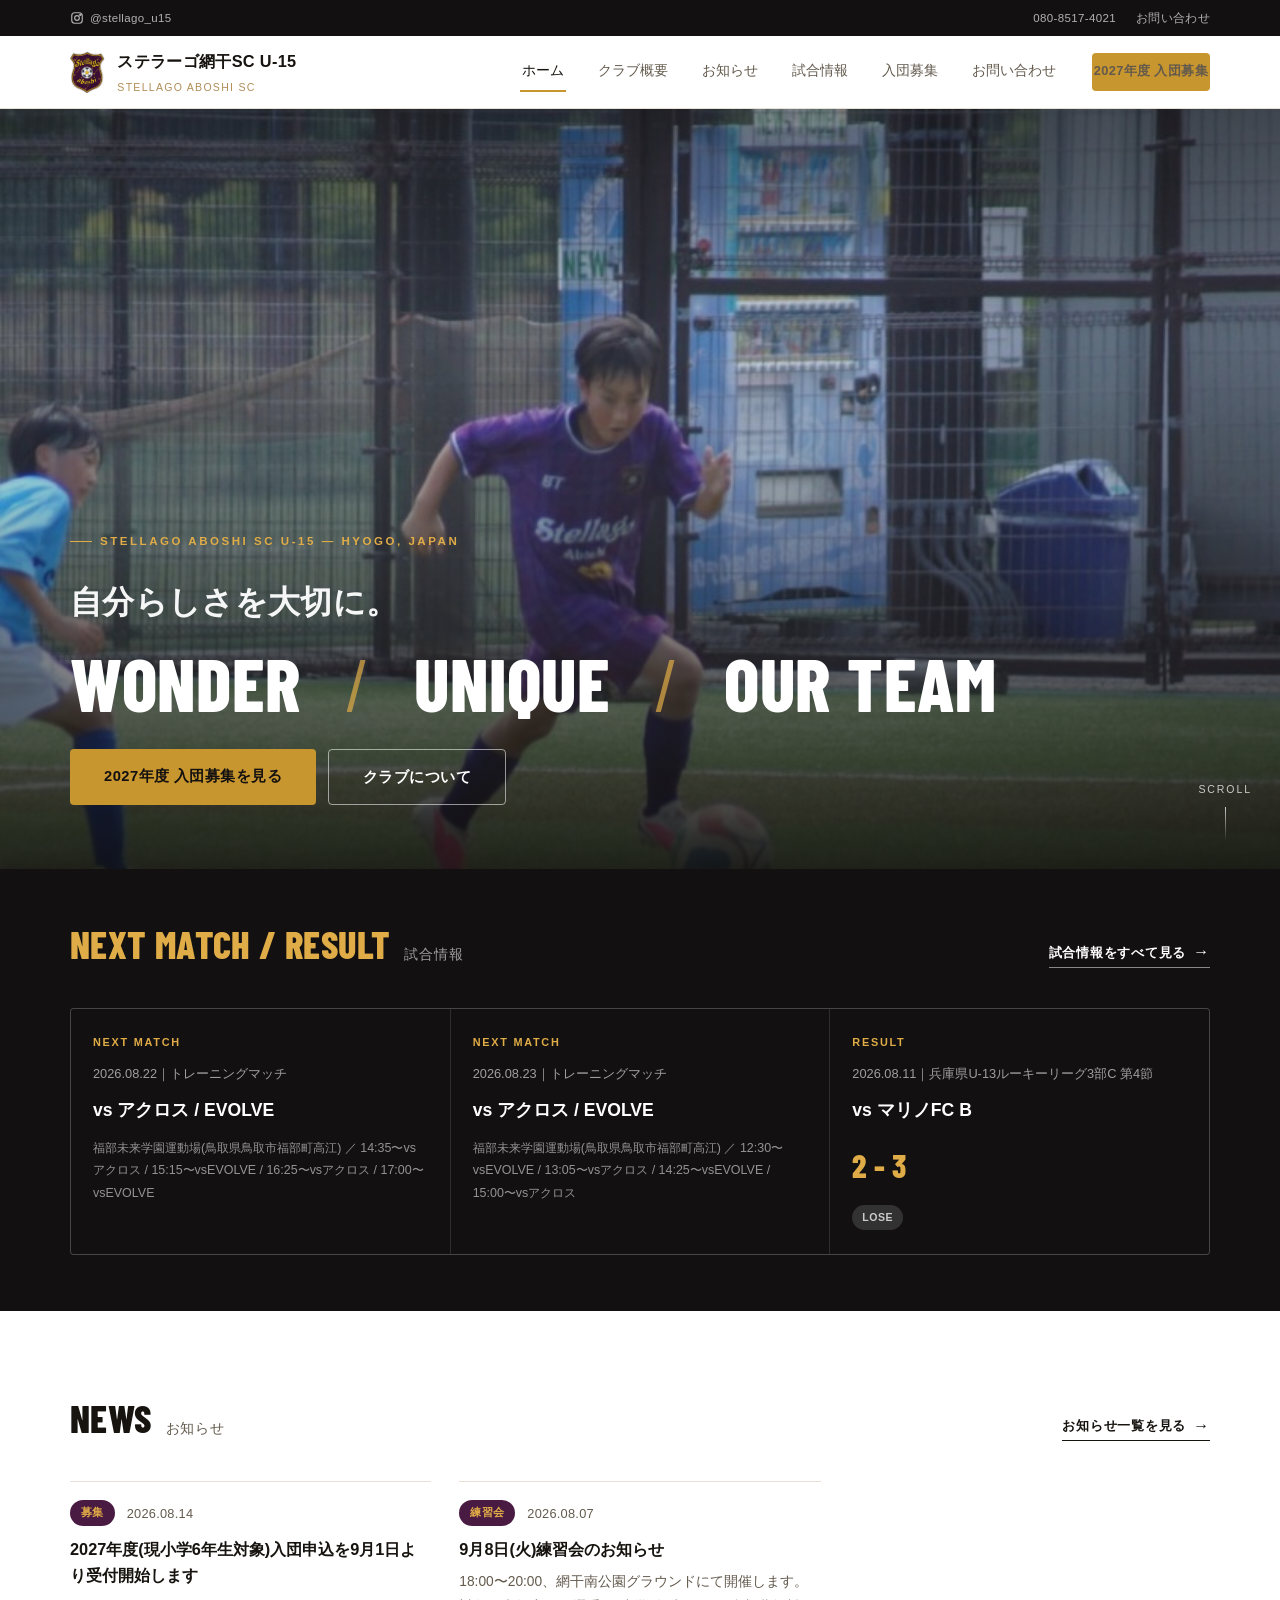
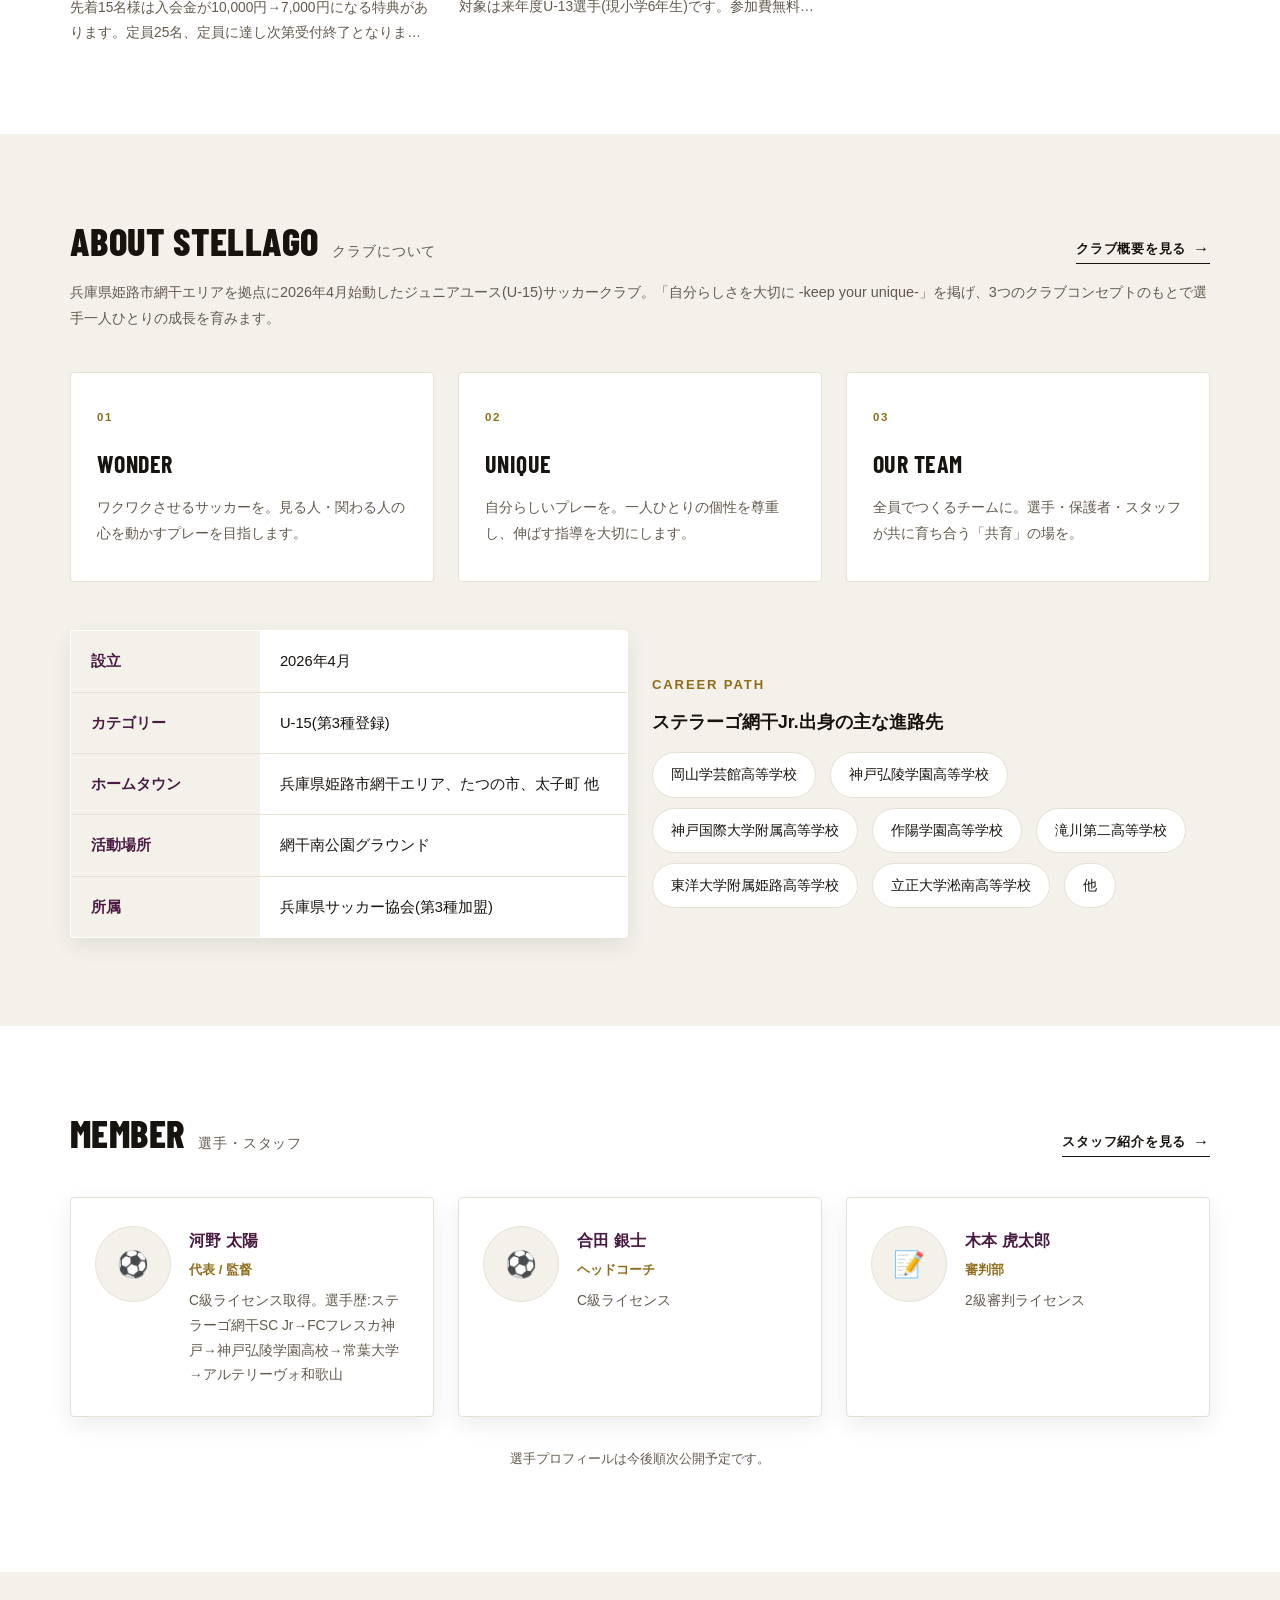
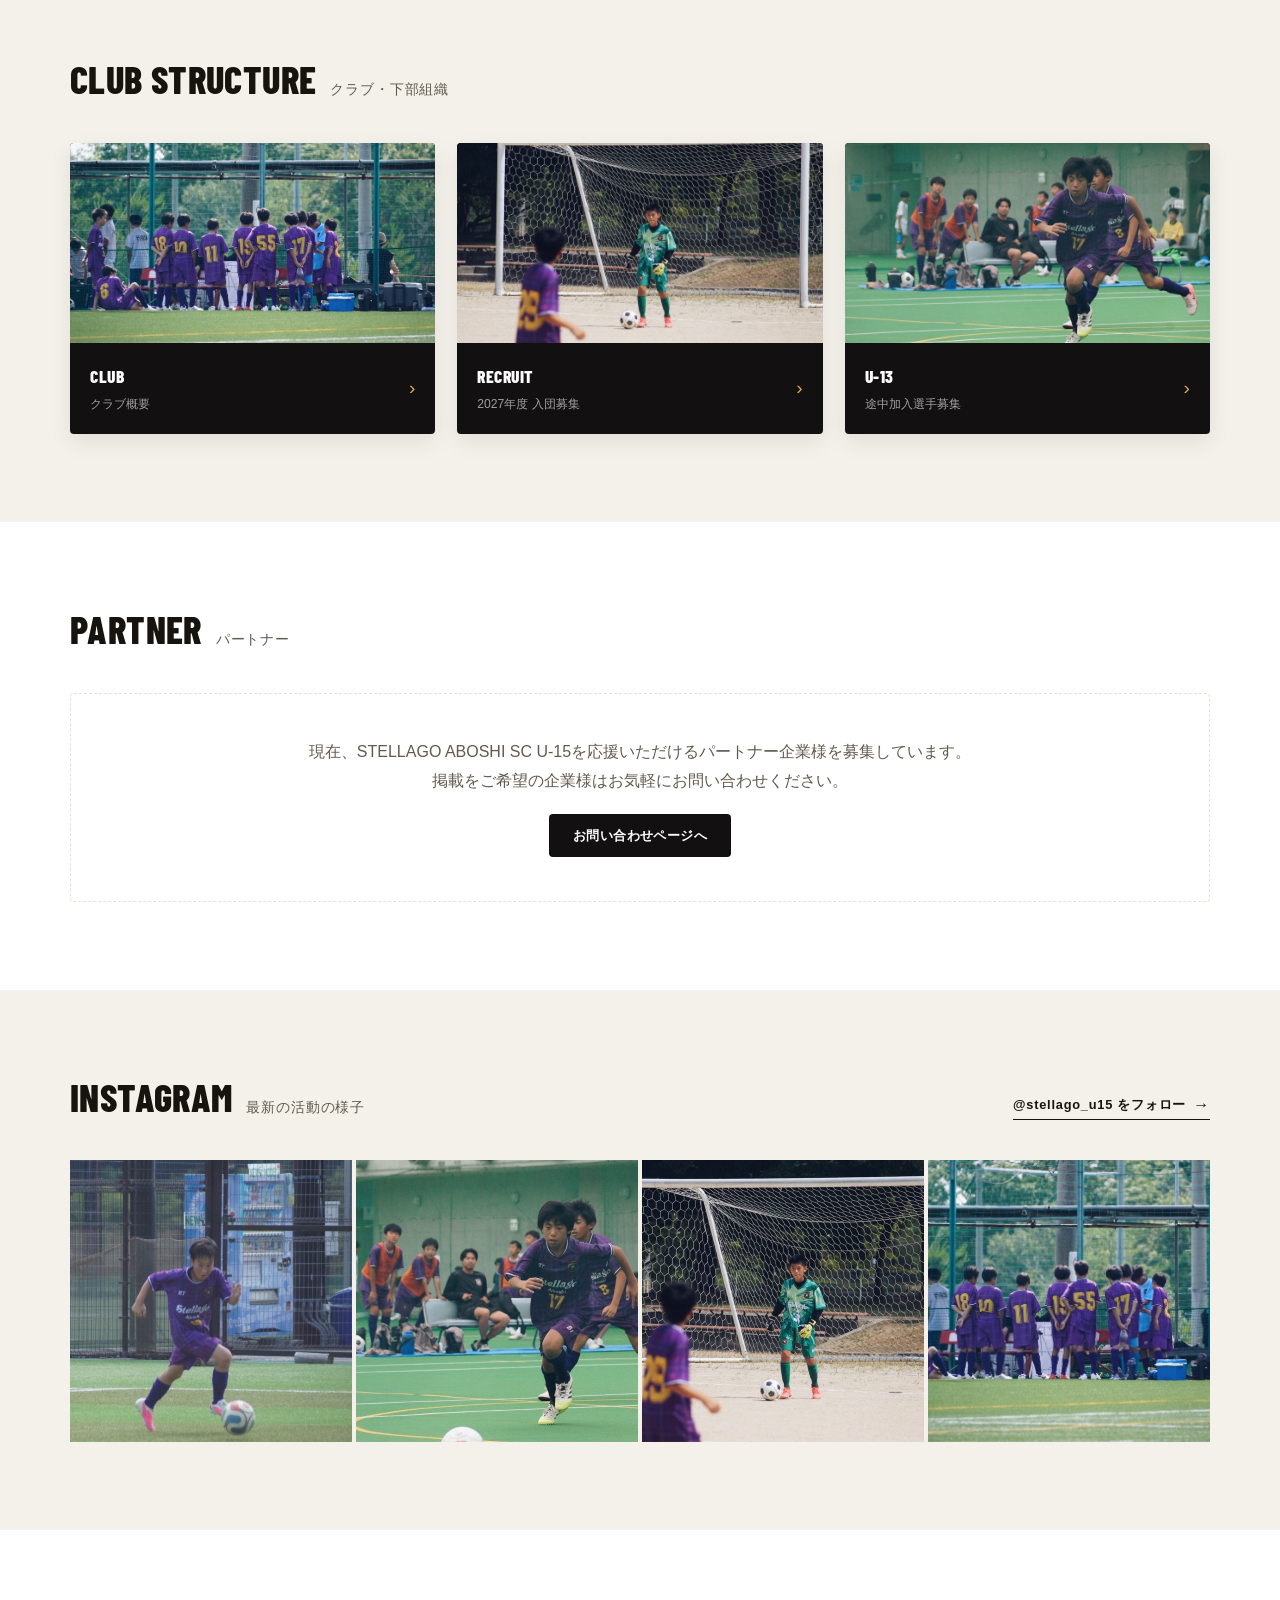
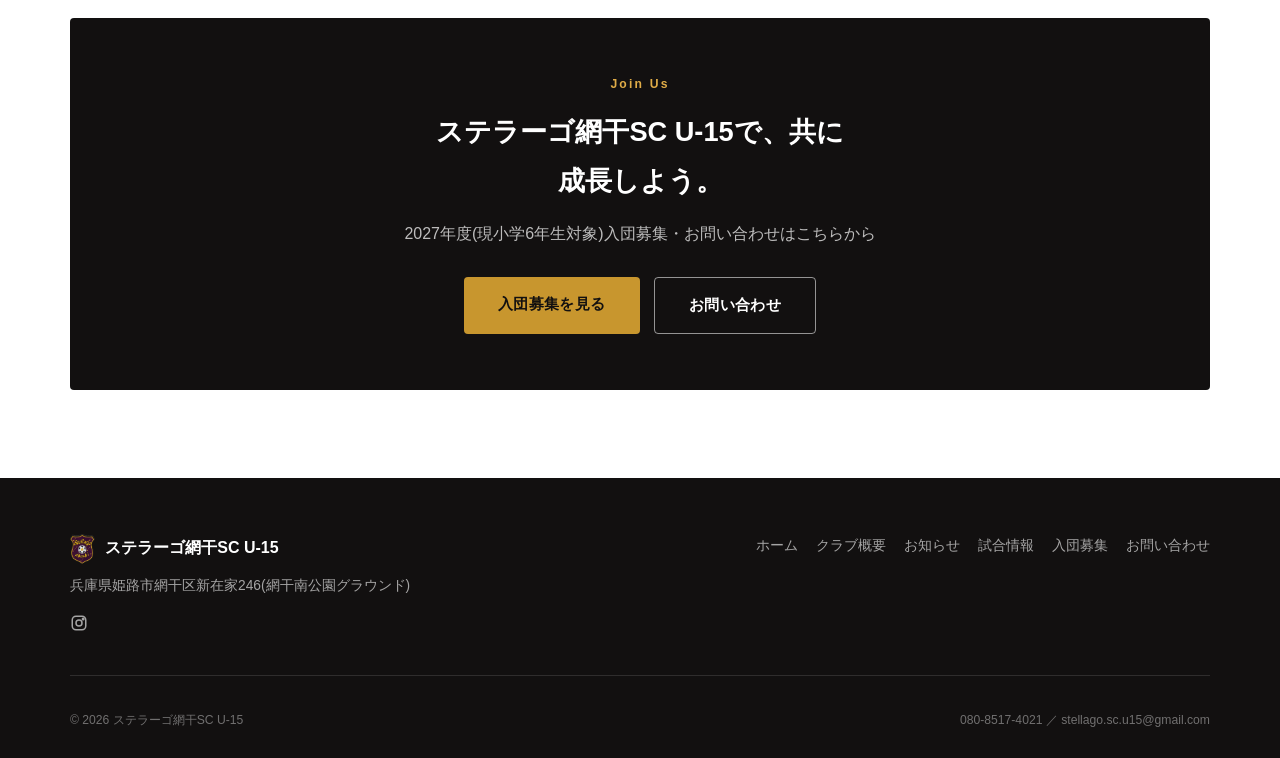
==== commit 717b5acd: "レビューによる改善: 試合ティッカーの表示バグ修正、演出をシンプルな実装に置き換え セルフレビューで発見した問題を修正: - NEXT MATCH/RESULTティッカーとmatches.htmlの試" ====
--- a/index.html
+++ b/index.html
@@ -5,6 +5,9 @@
 <meta name="viewport" content="width=device-width, initial-scale=1.0">
 <title>ステラーゴ網干SC U-15 | 兵庫県姫路市網干のジュニアユースサッカークラブ</title>
 <meta name="description" content="ステラーゴ網干SC U-15は兵庫県姫路市網干エリアを拠点とするジュニアユース(中学生)サッカークラブです。「自分らしさを大切に -keep your unique-」を掲げ、2026年4月に始動しました。">
+<link rel="preconnect" href="https://fonts.googleapis.com">
+<link rel="preconnect" href="https://fonts.gstatic.com" crossorigin>
+<link href="https://fonts.googleapis.com/css2?family=Barlow+Condensed:wght@600;700;800&display=swap" rel="stylesheet">
 <link rel="stylesheet" href="assets/css/style.css">
 </head>
 <body>
@@ -96,20 +99,20 @@
         <span class="ja">クラブについて</span>
       </div>
       <a href="about.html" class="view-all">クラブ概要を見る <span class="arrow">→</span></a>
-    </div>
-    <p style="max-width:640px;color:var(--color-ink-soft);margin:-14px 0 34px;">兵庫県姫路市網干エリアを拠点に2026年4月始動したジュニアユース(U-15)サッカークラブ。「自分らしさを大切に -keep your unique-」を掲げ、3つのクラブコンセプトのもとで選手一人ひとりの成長を育みます。</p>
+      <p>兵庫県姫路市網干エリアを拠点に2026年4月始動したジュニアユース(U-15)サッカークラブ。「自分らしさを大切に -keep your unique-」を掲げ、3つのクラブコンセプトのもとで選手一人ひとりの成長を育みます。</p>
+    </div>
     <div class="pillar-grid">
-      <div class="pillar-card" data-reveal>
+      <div class="pillar-card">
         <div class="pillar-index">01</div>
         <h3>WONDER</h3>
         <p>ワクワクさせるサッカーを。見る人・関わる人の心を動かすプレーを目指します。</p>
       </div>
-      <div class="pillar-card" data-reveal>
+      <div class="pillar-card">
         <div class="pillar-index">02</div>
         <h3>UNIQUE</h3>
         <p>自分らしいプレーを。一人ひとりの個性を尊重し、伸ばす指導を大切にします。</p>
       </div>
-      <div class="pillar-card" data-reveal>
+      <div class="pillar-card">
         <div class="pillar-index">03</div>
         <h3>OUR TEAM</h3>
         <p>全員でつくるチームに。選手・保護者・スタッフが共に育ち合う「共育」の場を。</p>
@@ -117,14 +120,14 @@
     </div>
 
     <div class="grid grid-2" style="margin-top:48px;align-items:center;">
-      <table class="info-table" data-reveal>
+      <table class="info-table">
         <tr><th>設立</th><td>2026年4月</td></tr>
         <tr><th>カテゴリー</th><td>U-15(第3種登録)</td></tr>
         <tr><th>ホームタウン</th><td>兵庫県姫路市網干エリア、たつの市、太子町 他</td></tr>
         <tr><th>活動場所</th><td>網干南公園グラウンド</td></tr>
         <tr><th>所属</th><td>兵庫県サッカー協会(第3種加盟)</td></tr>
       </table>
-      <div data-reveal>
+      <div>
         <p class="small-note" style="letter-spacing:0.14em;color:var(--color-gold-deep);font-weight:700;margin-bottom:10px;">CAREER PATH</p>
         <h3 style="margin:0 0 14px;font-size:1.1rem;color:var(--color-ink);">ステラーゴ網干Jr.出身の主な進路先</h3>
         <ul class="path-list" style="justify-content:flex-start;">
@@ -152,7 +155,7 @@
       <a href="about.html#staff" class="view-all">スタッフ紹介を見る <span class="arrow">→</span></a>
     </div>
     <div class="grid grid-3">
-      <div class="card staff-card" data-reveal>
+      <div class="card staff-card">
         <div class="staff-photo">&#9917;</div>
         <div>
           <h3>河野 太陽</h3>
@@ -160,7 +163,7 @@
           <p>C級ライセンス取得。選手歴:ステラーゴ網干SC Jr→FCフレスカ神戸→神戸弘陵学園高校→常葉大学→アルテリーヴォ和歌山</p>
         </div>
       </div>
-      <div class="card staff-card" data-reveal>
+      <div class="card staff-card">
         <div class="staff-photo">&#9917;</div>
         <div>
           <h3>合田 銀士</h3>
@@ -168,7 +171,7 @@
           <p>C級ライセンス</p>
         </div>
       </div>
-      <div class="card staff-card" data-reveal>
+      <div class="card staff-card">
         <div class="staff-photo">&#128221;</div>
         <div>
           <h3>木本 虎太郎</h3>
@@ -190,21 +193,21 @@
       </div>
     </div>
     <div class="tile-grid">
-      <a href="about.html" class="tile-link" data-reveal>
+      <a href="about.html" class="tile-link">
         <div class="tile-photo" style="background-image:url('assets/img/photo-team-huddle.jpg');"></div>
         <div class="tile-label">
           <span class="txt"><span class="en">Club</span><span class="ja">クラブ概要</span></span>
           <span class="chev">&#8250;</span>
         </div>
       </a>
-      <a href="recruit.html" class="tile-link" data-reveal>
+      <a href="recruit.html" class="tile-link">
         <div class="tile-photo" style="background-image:url('assets/img/photo-goalkeeper.jpg');"></div>
         <div class="tile-label">
           <span class="txt"><span class="en">Recruit</span><span class="ja">2027年度 入団募集</span></span>
           <span class="chev">&#8250;</span>
         </div>
       </a>
-      <a href="recruit.html#u13" class="tile-link" data-reveal>
+      <a href="recruit.html#u13" class="tile-link">
         <div class="tile-photo" style="background-image:url('assets/img/photo-sprint.jpg');"></div>
         <div class="tile-label">
           <span class="txt"><span class="en">U-13</span><span class="ja">途中加入選手募集</span></span>
@@ -237,10 +240,10 @@
       <a href="https://www.instagram.com/stellago_u15/" target="_blank" rel="noopener" class="view-all">@stellago_u15 をフォロー <span class="arrow">→</span></a>
     </div>
     <div class="insta-grid">
-      <a href="https://www.instagram.com/stellago_u15/" target="_blank" rel="noopener"><img src="assets/img/photo-dribble.jpg" alt="ドリブル練習中の選手"></a>
-      <a href="https://www.instagram.com/stellago_u15/" target="_blank" rel="noopener"><img src="assets/img/photo-sprint.jpg" alt="スプリントする選手"></a>
-      <a href="https://www.instagram.com/stellago_u15/" target="_blank" rel="noopener"><img src="assets/img/photo-goalkeeper.jpg" alt="ゴールキーパーの選手"></a>
-      <a href="https://www.instagram.com/stellago_u15/" target="_blank" rel="noopener"><img src="assets/img/photo-team-huddle.jpg" alt="チームで円陣を組む選手たち"></a>
+      <a href="https://www.instagram.com/stellago_u15/" target="_blank" rel="noopener"><img src="assets/img/photo-dribble.jpg" alt="ドリブル練習中の選手" loading="lazy"></a>
+      <a href="https://www.instagram.com/stellago_u15/" target="_blank" rel="noopener"><img src="assets/img/photo-sprint.jpg" alt="スプリントする選手" loading="lazy"></a>
+      <a href="https://www.instagram.com/stellago_u15/" target="_blank" rel="noopener"><img src="assets/img/photo-goalkeeper.jpg" alt="ゴールキーパーの選手" loading="lazy"></a>
+      <a href="https://www.instagram.com/stellago_u15/" target="_blank" rel="noopener"><img src="assets/img/photo-team-huddle.jpg" alt="チームで円陣を組む選手たち" loading="lazy"></a>
     </div>
   </div>
 </section>
@@ -249,7 +252,7 @@
   <div class="wrap">
     <div class="cta-banner">
       <span class="en">Join Us</span>
-      <h2>ステラーゴ網干SC U-15で、<br class="mobile-only">共に成長しよう。</h2>
+      <h2 style="max-width:420px;margin-left:auto;margin-right:auto;">ステラーゴ網干SC U-15で、共に成長しよう。</h2>
       <p>2027年度(現小学6年生対象)入団募集・お問い合わせはこちらから</p>
       <div class="cta-actions">
         <a href="recruit.html" class="btn btn-primary">入団募集を見る</a>
@@ -263,7 +266,7 @@
   <div class="wrap">
     <div class="foot-top">
       <div>
-        <div class="foot-brand"><img src="assets/img/emblem.png" alt="">ステラーゴ網干SC U-15</div>
+        <div class="foot-brand"><img src="assets/img/emblem.png" alt="" loading="lazy">ステラーゴ網干SC U-15</div>
         <div>兵庫県姫路市網干区新在家246(網干南公園グラウンド)</div>
         <div class="foot-sns">
           <a href="https://www.instagram.com/stellago_u15/" target="_blank" rel="noopener" aria-label="Instagram">
--- a/assets/css/style.css
+++ b/assets/css/style.css
@@ -24,6 +24,8 @@
   --shadow: 0 16px 40px rgba(18, 16, 12, 0.10);
   --shadow-sm: 0 8px 22px rgba(18, 16, 12, 0.08);
   --ease: cubic-bezier(0.16, 0.84, 0.44, 1);
+  /* 英字の大見出し用ディスプレイフォント(Barlow Condensed)。日本語文字は自動でフォールバック */
+  --font-display: "Barlow Condensed", "Helvetica Neue", Arial, "Hiragino Sans", "Noto Sans JP", sans-serif;
 }
 
 * { box-sizing: border-box; }
@@ -252,7 +254,7 @@
   line-height: 1.02;
   margin: 0 0 28px;
   text-transform: uppercase;
-  font-family: "Helvetica Neue", Arial, "Hiragino Sans", sans-serif;
+  font-family: var(--font-display);
 }
 .hero-brandwords span { white-space: nowrap; }
 .hero-brandwords .slash { color: var(--color-gold-light); font-weight: 400; opacity: 0.7; }
@@ -361,7 +363,7 @@
   color: var(--color-ink);
   line-height: 1;
   text-transform: uppercase;
-  font-family: "Helvetica Neue", Arial, "Hiragino Sans", sans-serif;
+  font-family: var(--font-display);
 }
 .section-top .ja { font-size: 0.86rem; color: var(--color-ink-soft); letter-spacing: 0.06em; }
 .section-top p { flex-basis: 100%; margin: 0; color: var(--color-ink-soft); font-size: 0.9rem; }
@@ -384,16 +386,6 @@
 .view-all:hover .arrow { transform: translateX(3px); }
 .section-dark .view-all { color: var(--color-white); border-color: rgba(255,255,255,0.5); }
 .section-dark .view-all:hover { color: var(--color-gold-light); border-color: var(--color-gold-light); }
-
-/* ------------------------------------------------------------------ */
-/* Scroll reveal                                                       */
-/* ------------------------------------------------------------------ */
-[data-reveal] {
-  opacity: 0;
-  transform: translateY(22px);
-  transition: opacity 0.7s var(--ease), transform 0.7s var(--ease);
-}
-[data-reveal].is-visible { opacity: 1; transform: translateY(0); }
 
 /* ------------------------------------------------------------------ */
 /* Cards / grid                                                        */
@@ -445,7 +437,7 @@
 }
 .pillar-card:hover { transform: translateY(-4px); box-shadow: var(--shadow); border-color: var(--color-gold); }
 .pillar-card .pillar-index { font-size: 0.72rem; letter-spacing: 0.14em; color: var(--color-gold-deep); font-weight: 700; margin-bottom: 14px; }
-.pillar-card h3 { font-size: 1.5rem; margin: 0 0 10px; letter-spacing: 0.02em; color: var(--color-ink); font-family: "Helvetica Neue", Arial, "Hiragino Sans", sans-serif; }
+.pillar-card h3 { font-size: 1.5rem; margin: 0 0 10px; letter-spacing: 0.02em; color: var(--color-ink); font-family: var(--font-display); }
 .pillar-card p { margin: 0; color: var(--color-ink-soft); font-size: 0.9rem; }
 @media (max-width: 760px) { .pillar-grid { grid-template-columns: 1fr; } }
 
@@ -479,7 +471,7 @@
   font-size: 1.1rem;
   letter-spacing: 0.03em;
   text-transform: uppercase;
-  font-family: "Helvetica Neue", Arial, "Hiragino Sans", sans-serif;
+  font-family: var(--font-display);
 }
 .tile-link .tile-label .txt .ja { font-size: 0.76rem; color: rgba(255,255,255,0.6); margin-top: 2px; display: block; }
 .tile-link .tile-label .chev { color: var(--color-gold-light); font-size: 1.2rem; transition: transform 0.25s var(--ease); }
@@ -671,7 +663,7 @@
   font-weight: 800;
   color: var(--color-gold-light);
   letter-spacing: 0.02em;
-  font-family: "Helvetica Neue", Arial, sans-serif;
+  font-family: var(--font-display);
 }
 .ticker-card .ticker-result {
   display: inline-block;
